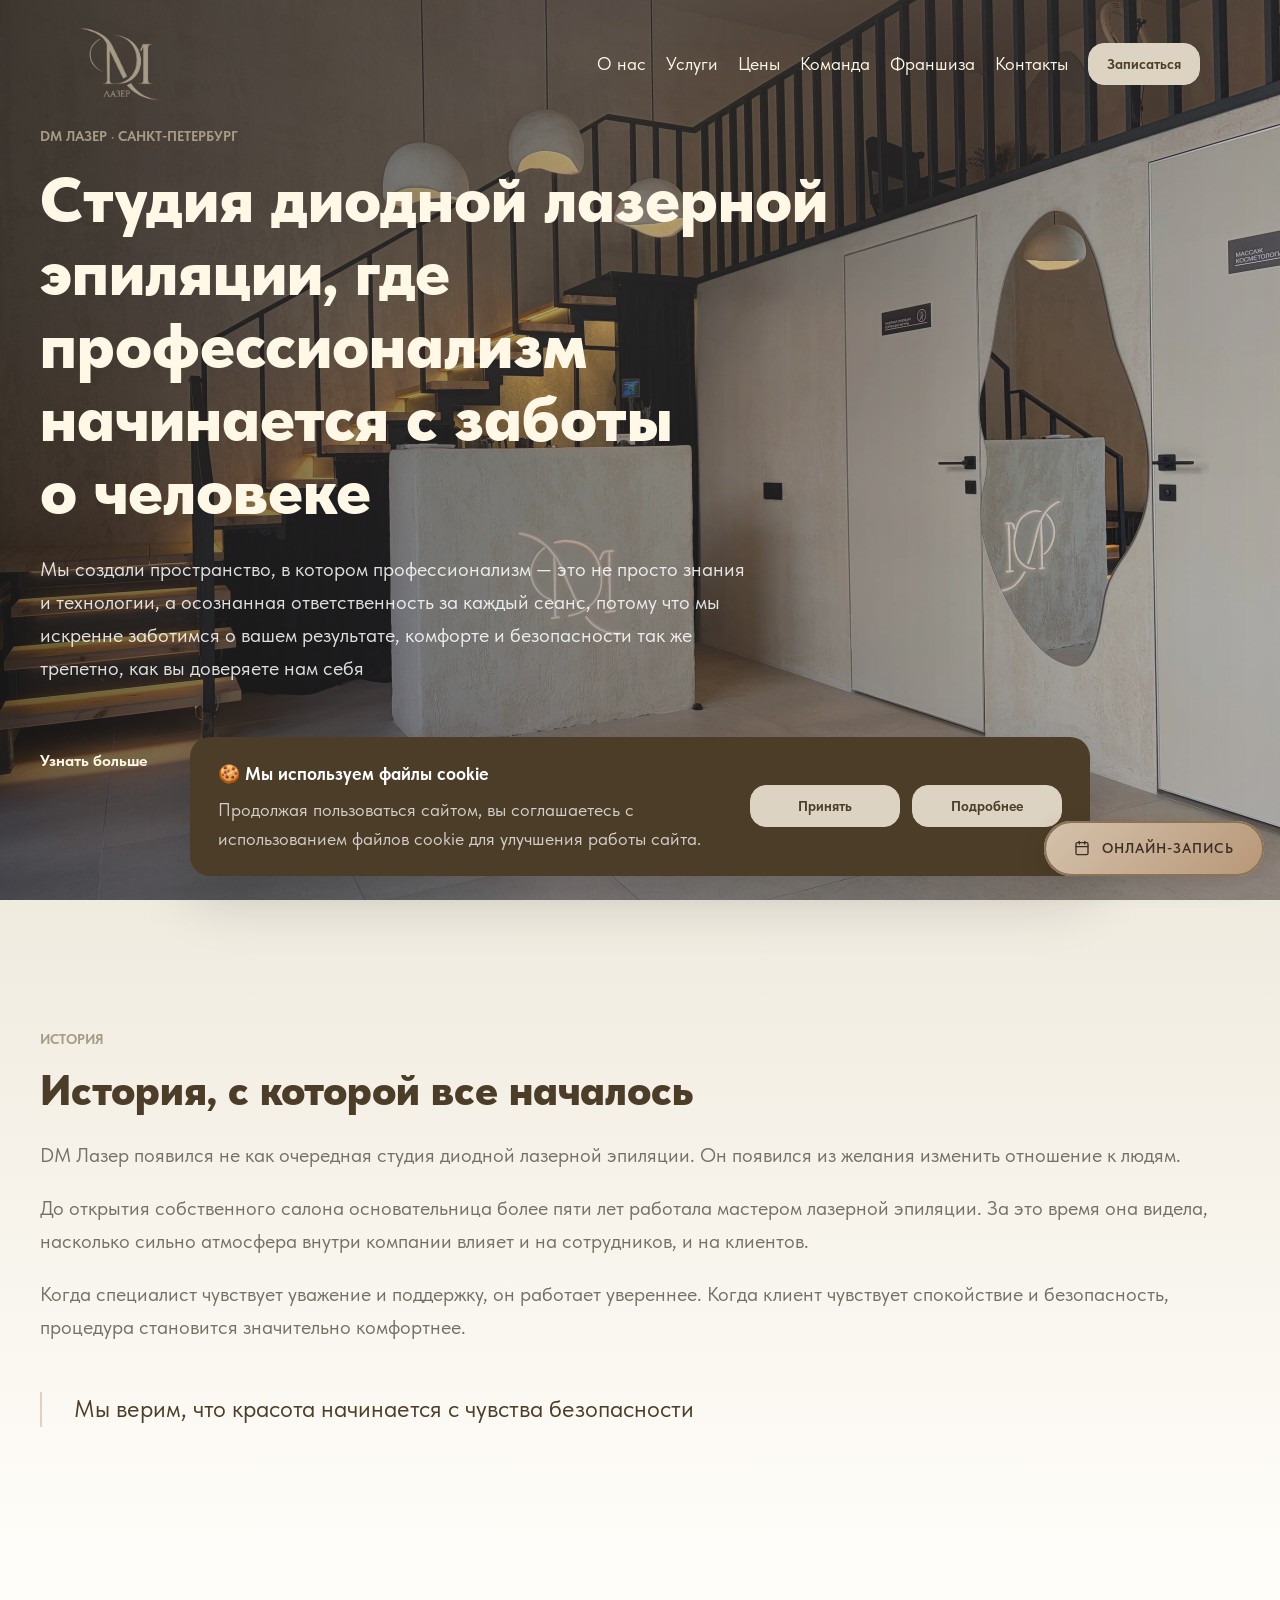
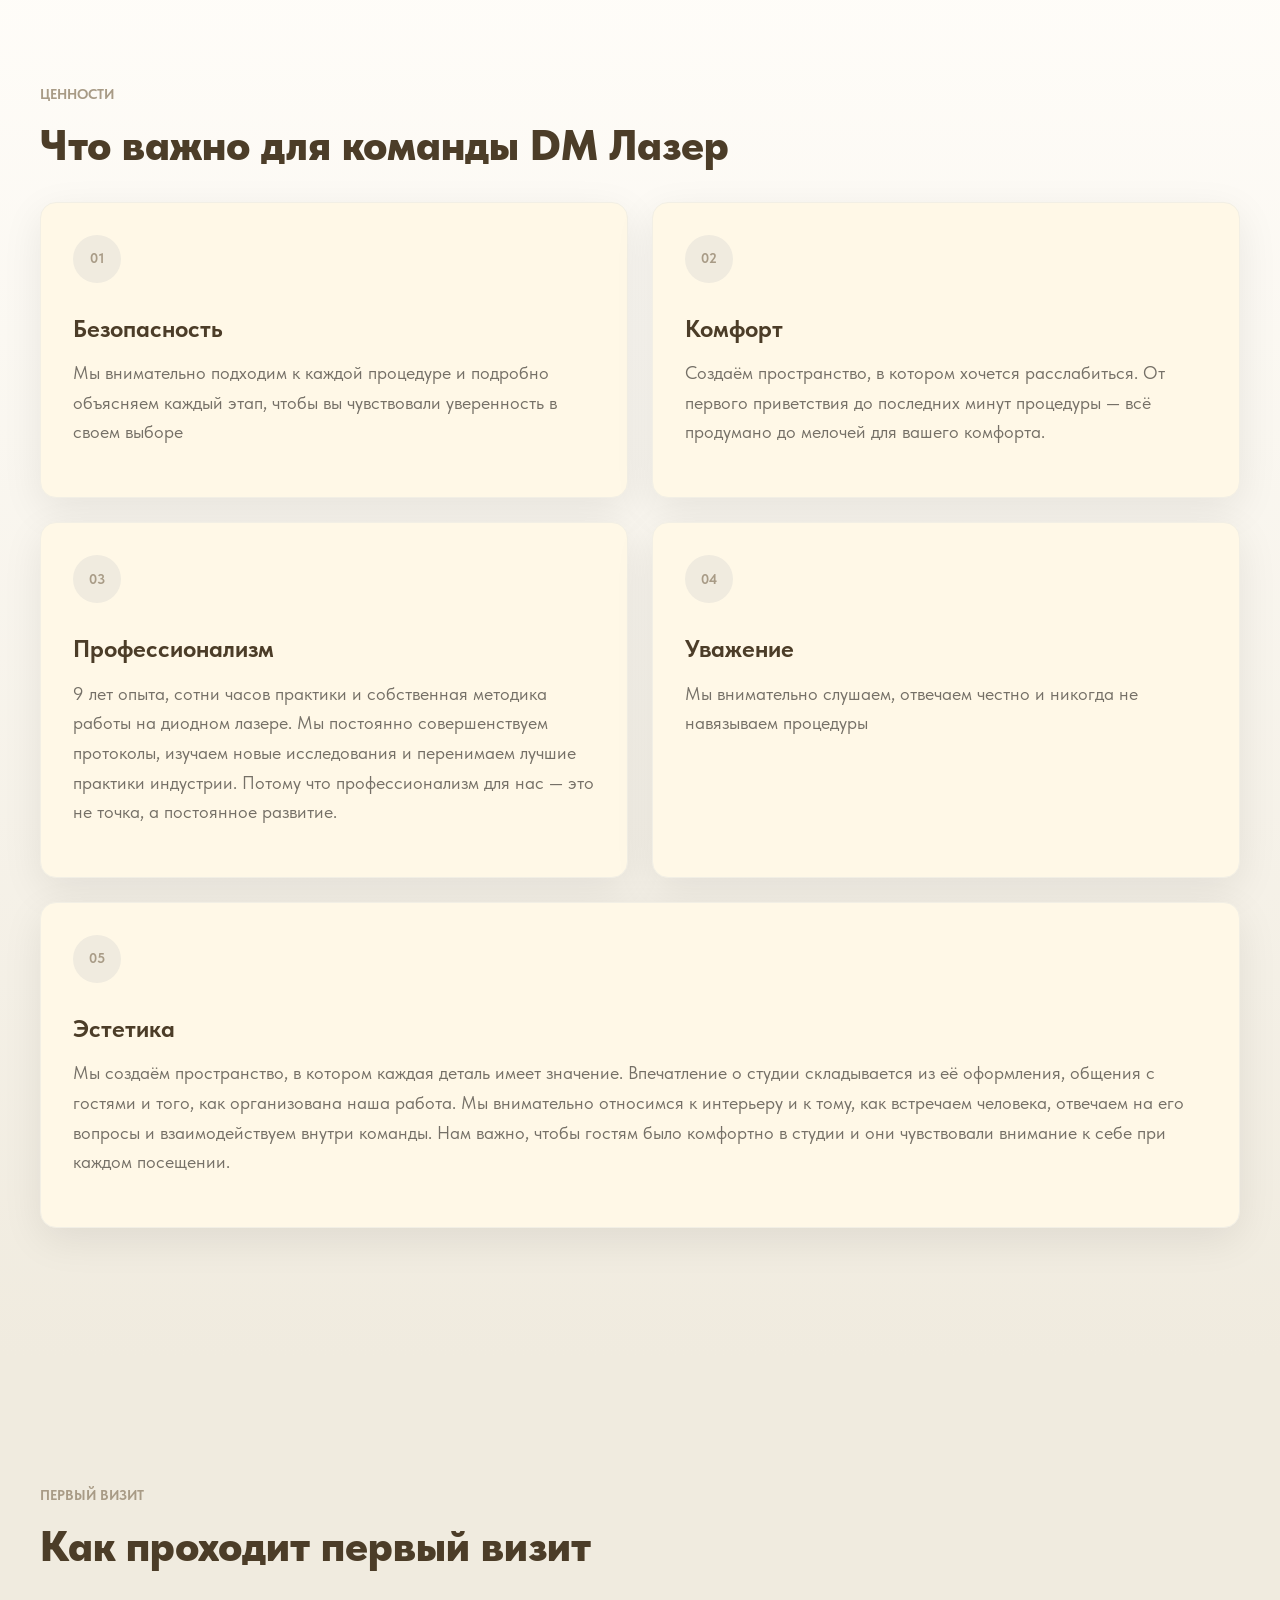
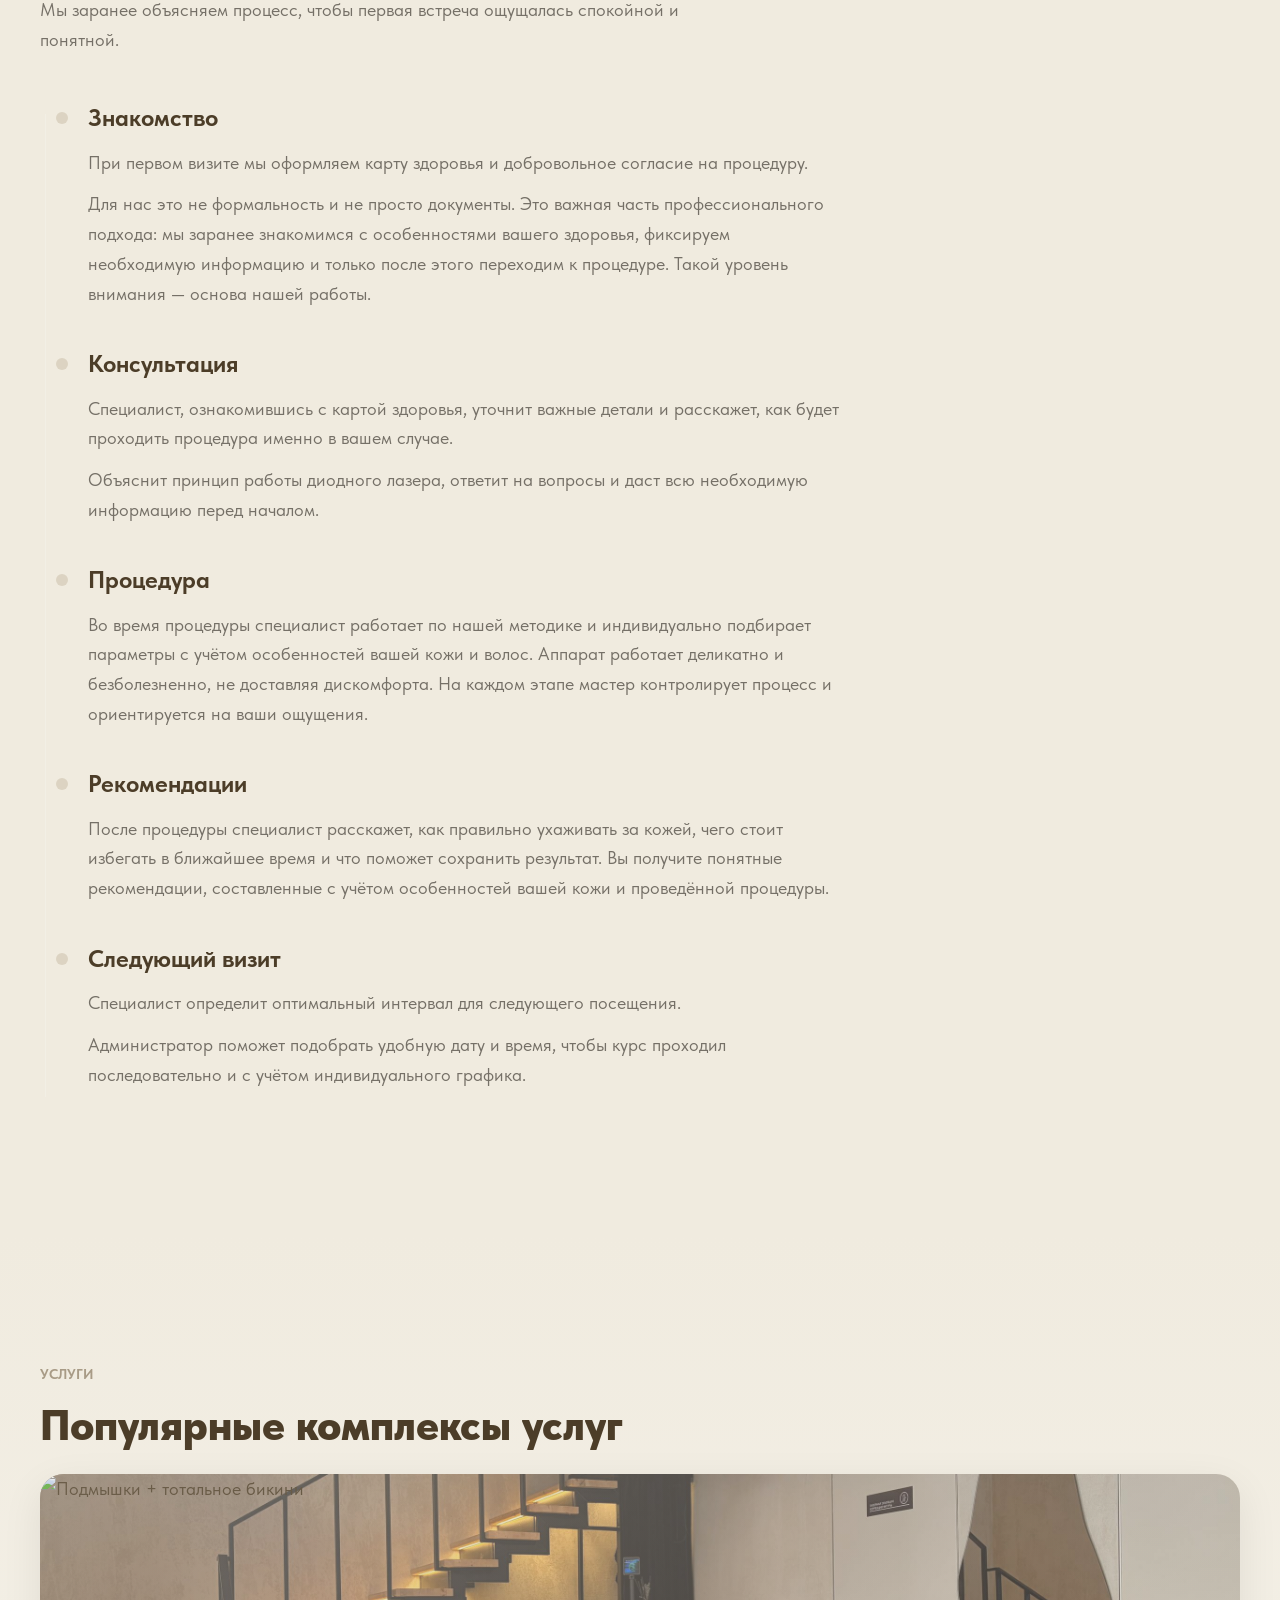
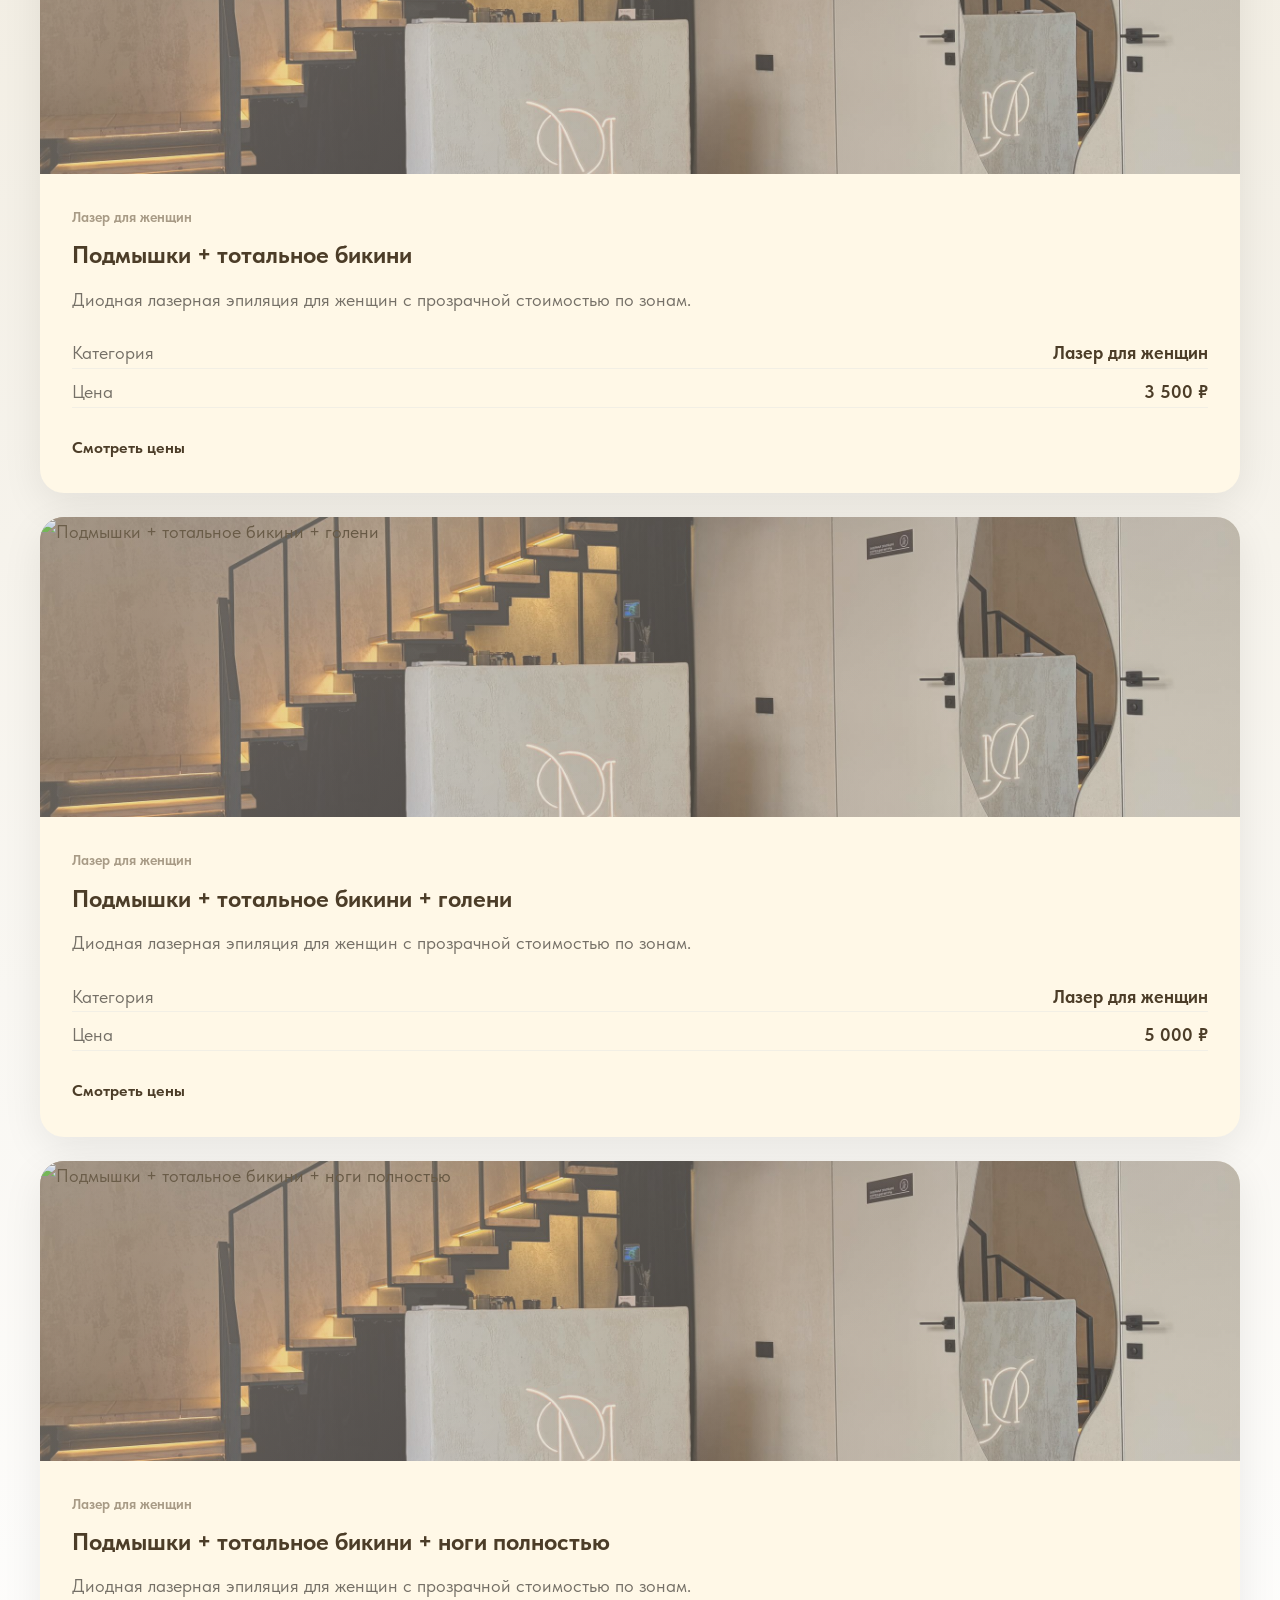
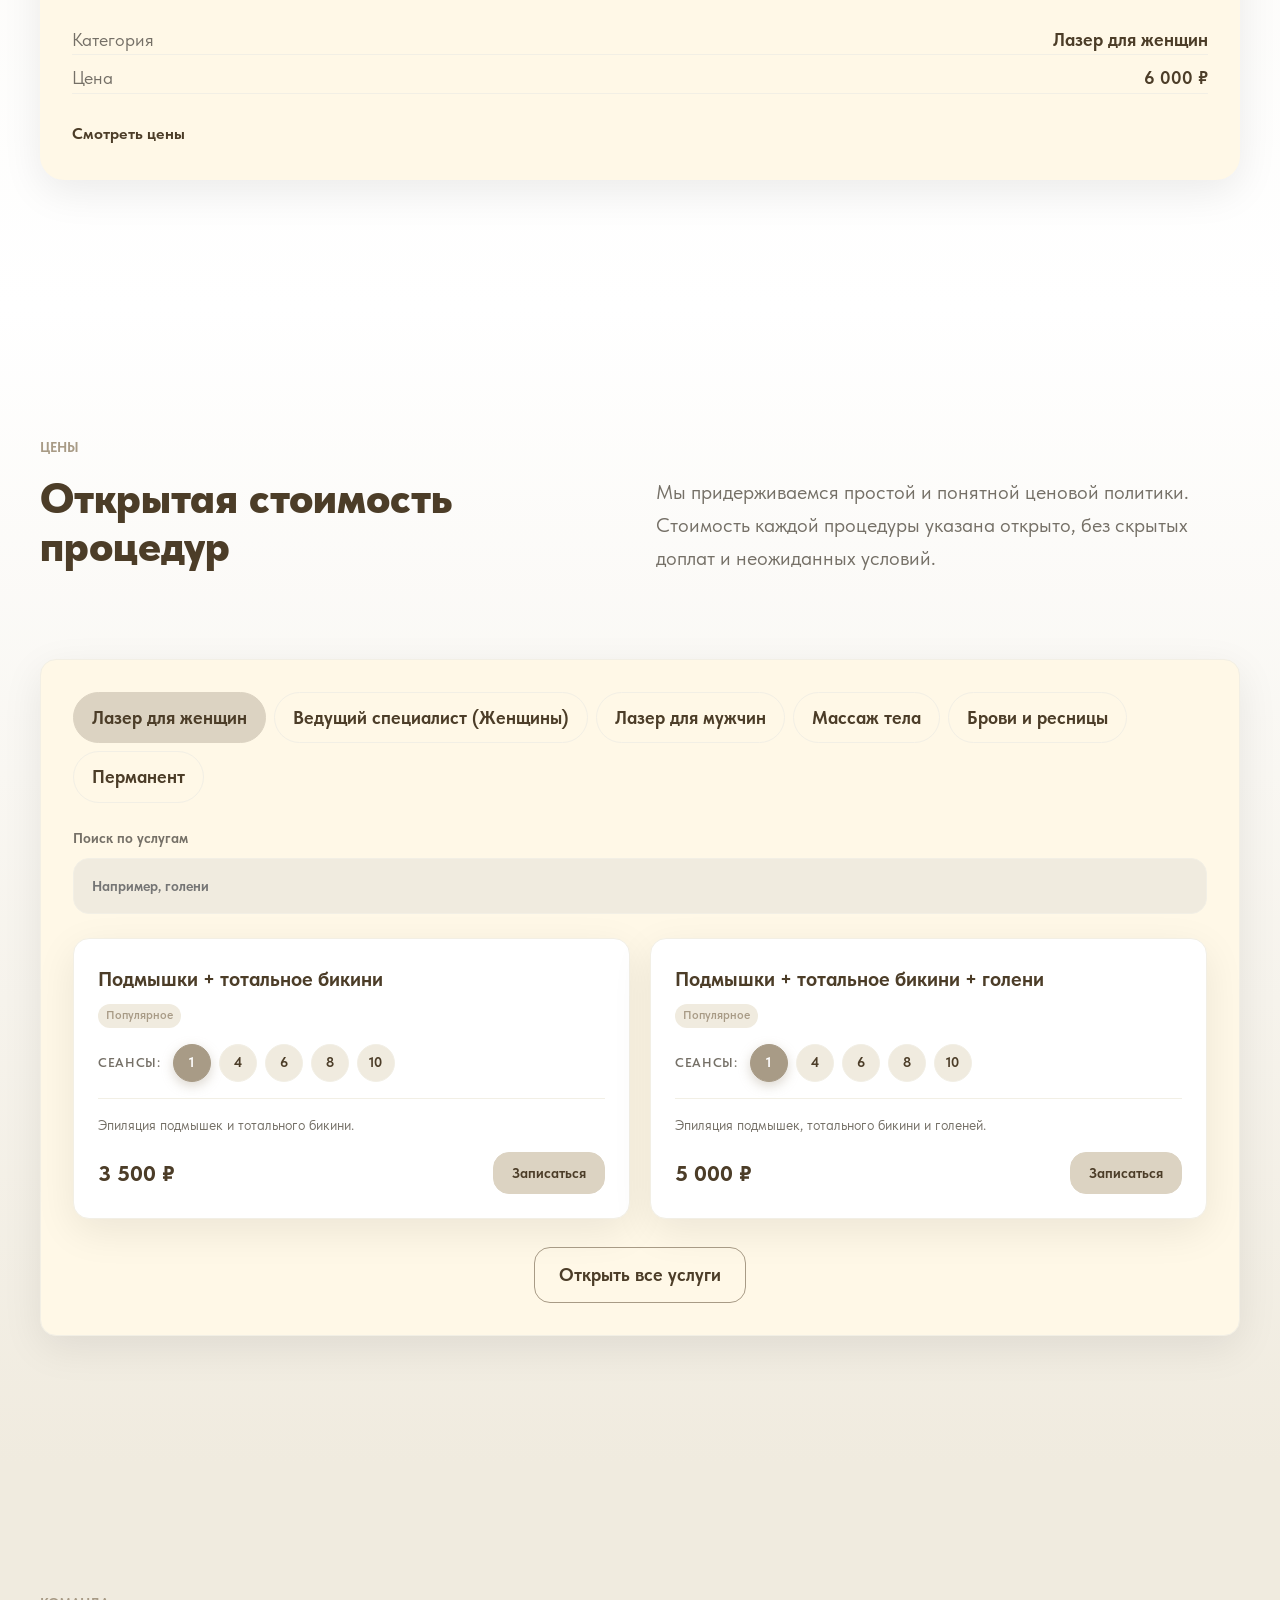
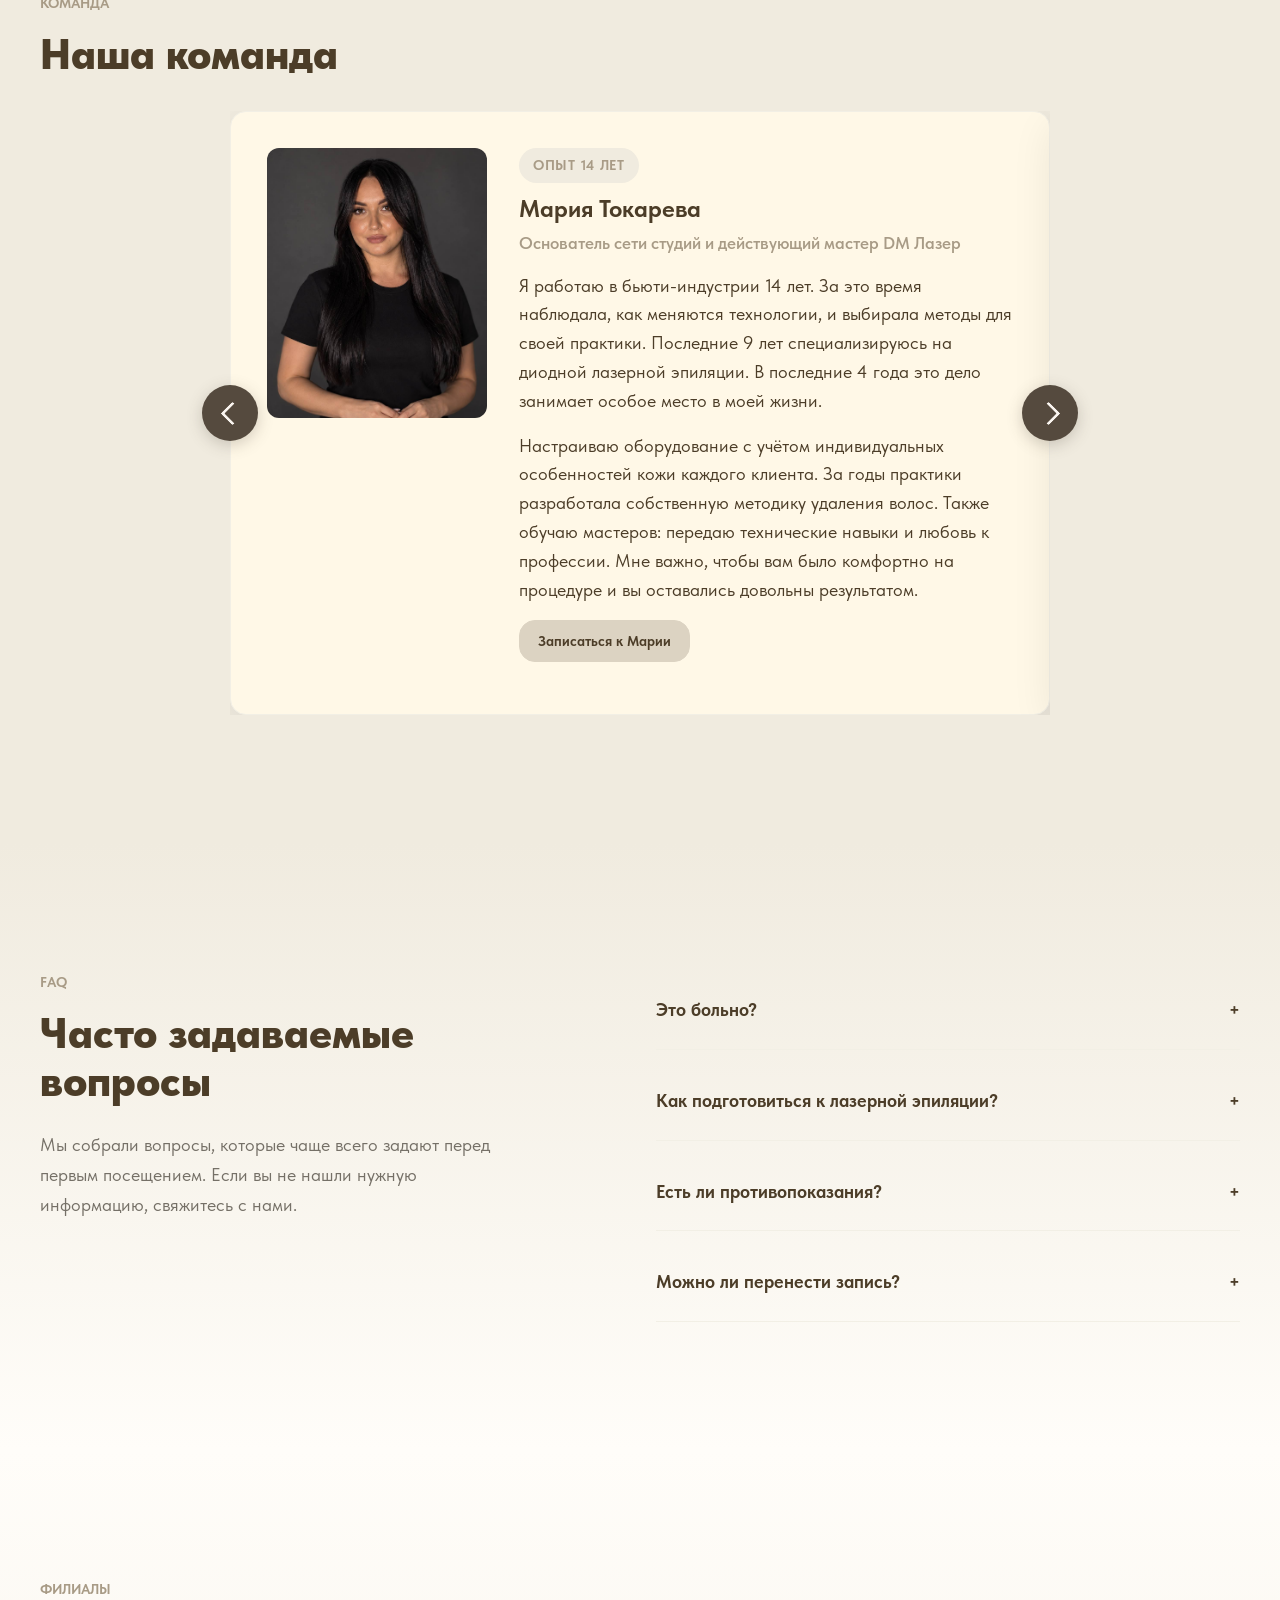
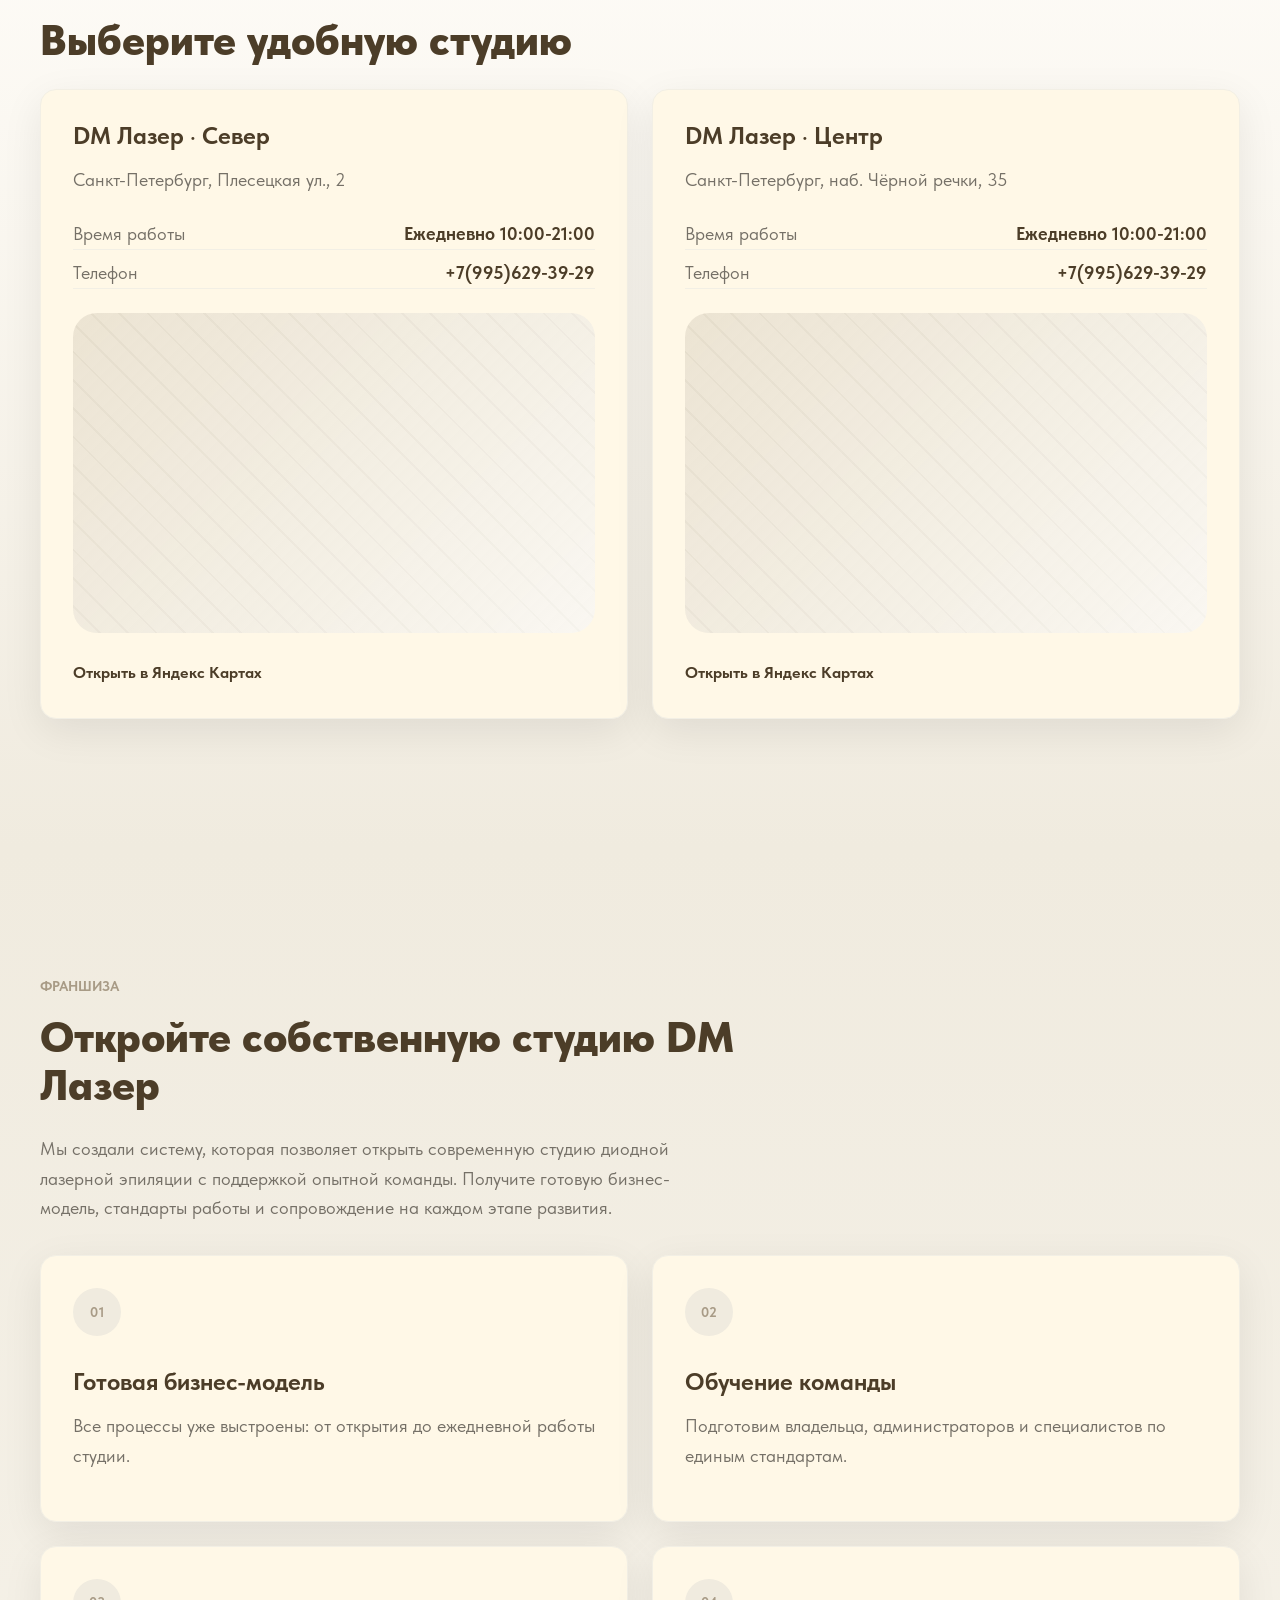
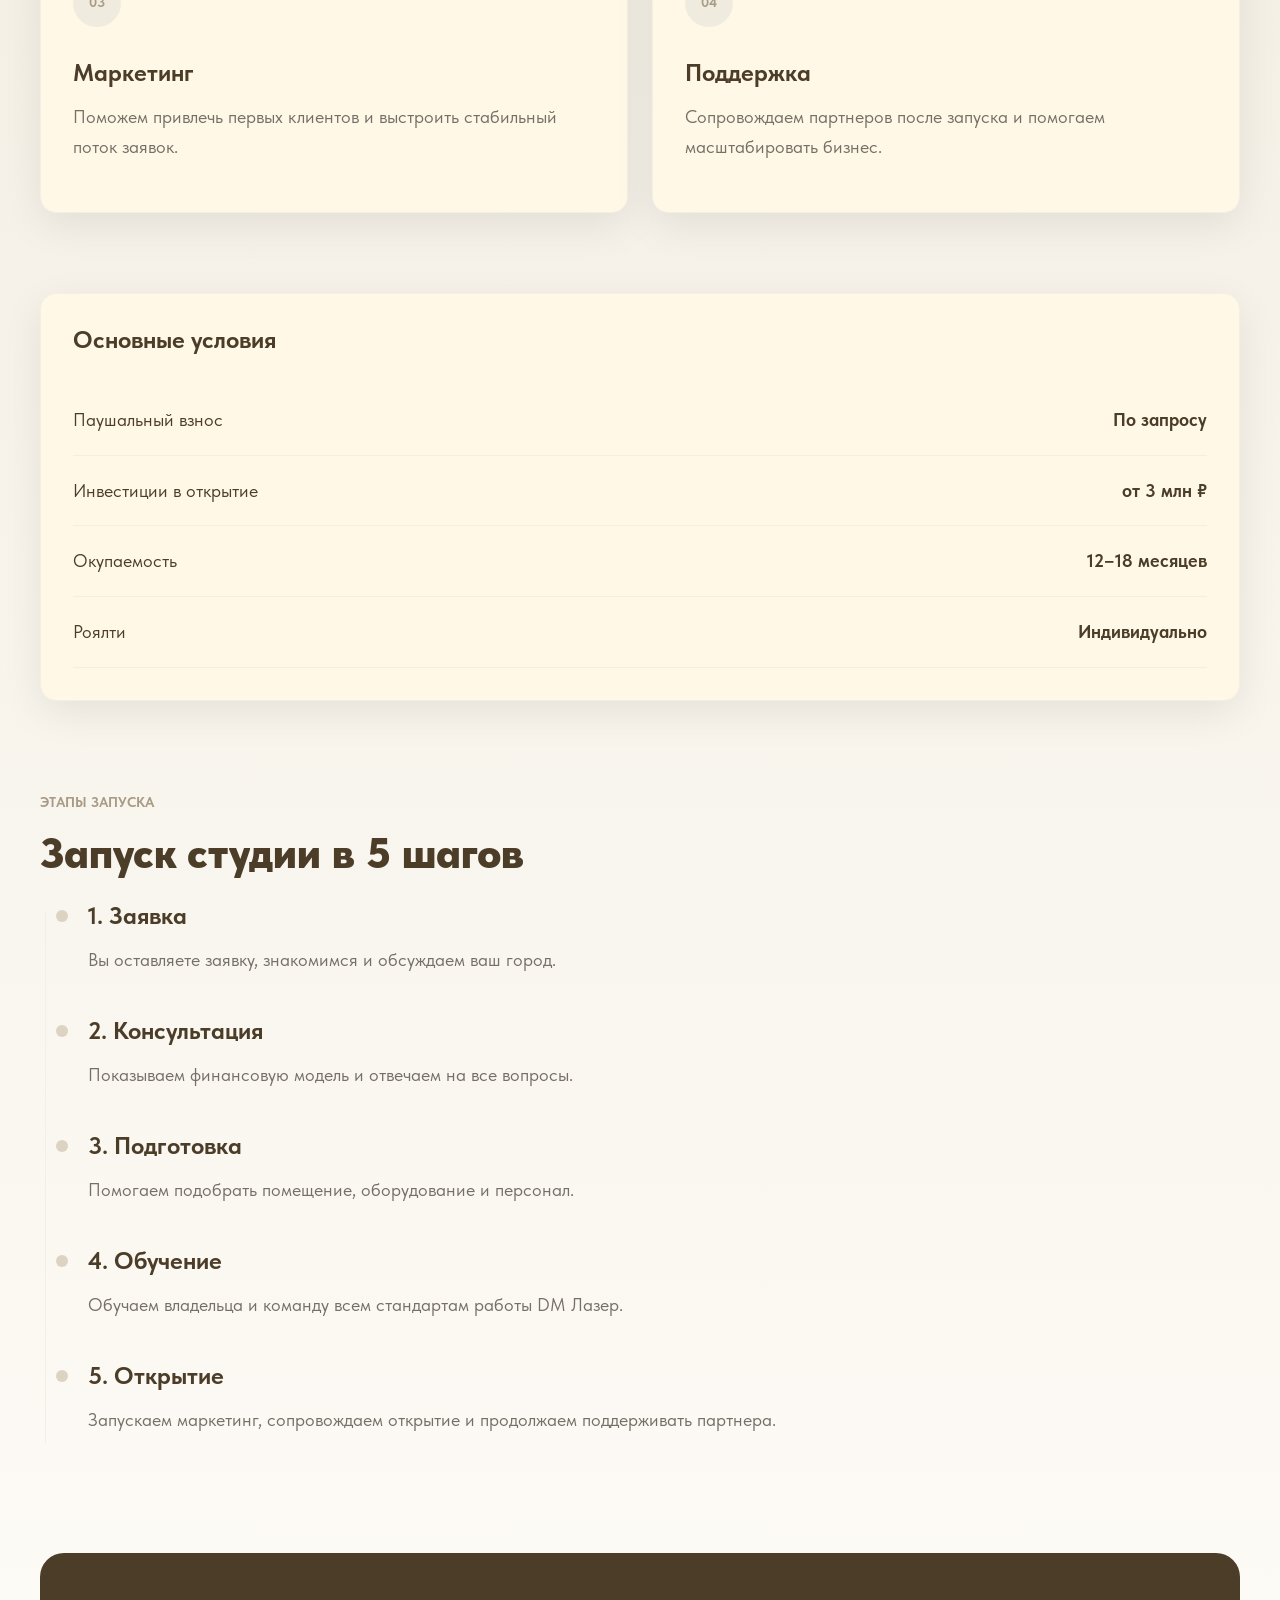
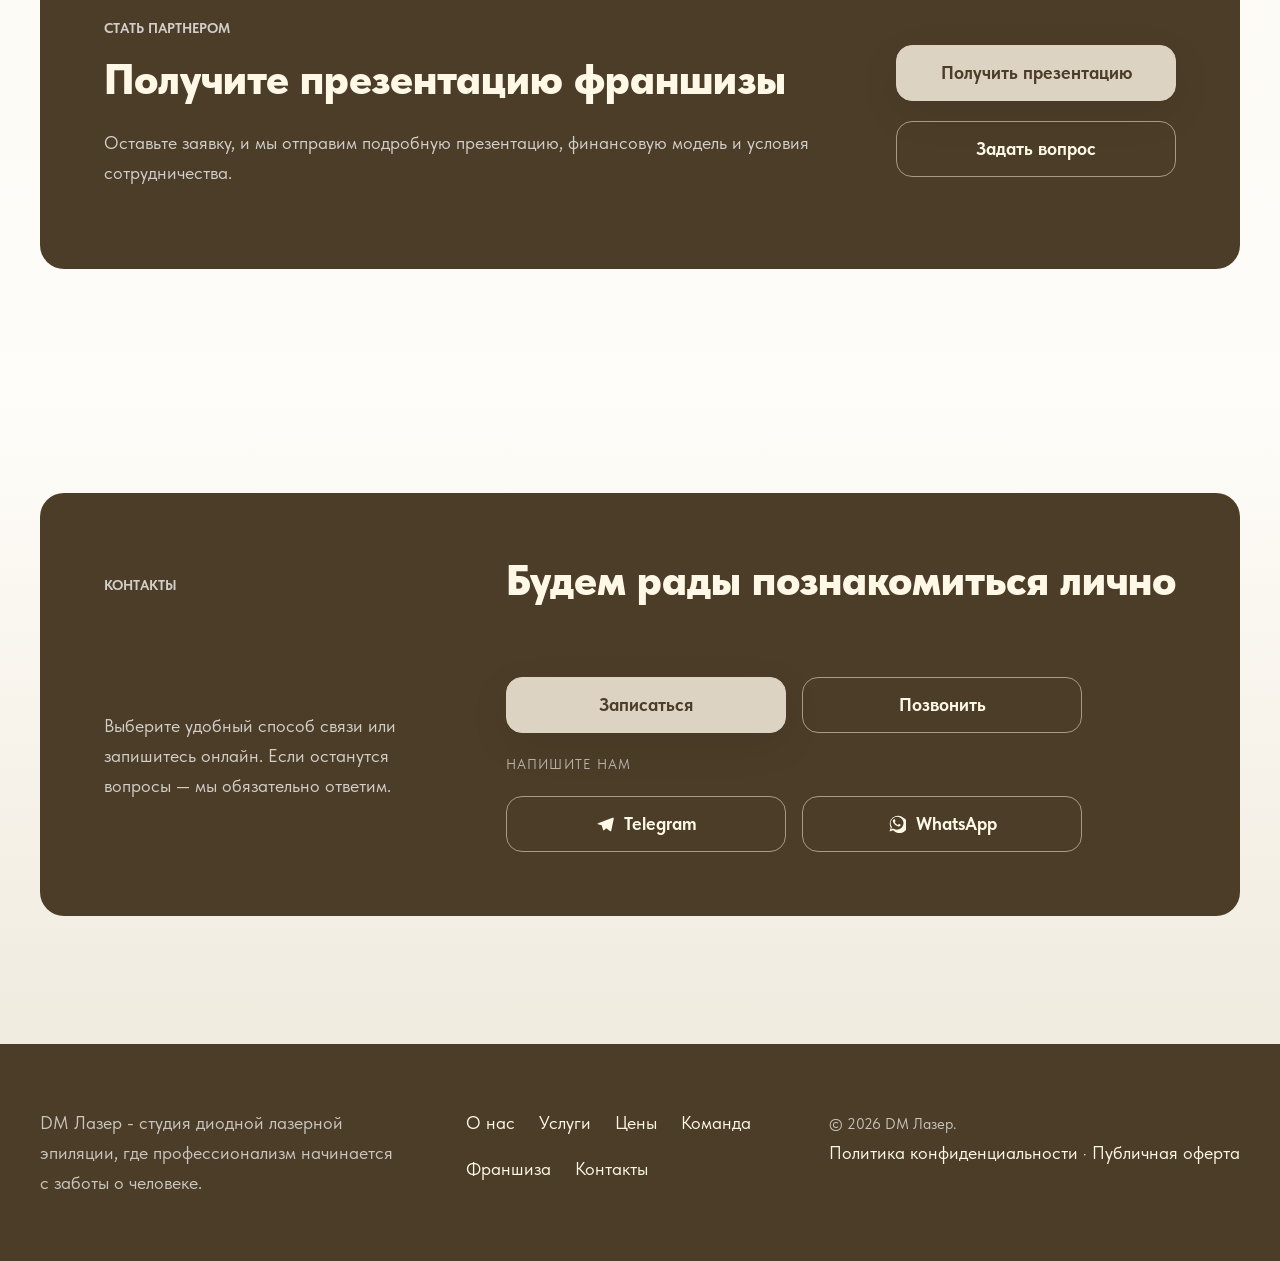
==== index.html @ ec72d00e "Use pill-shaped mobile pricing category buttons" ====
<!doctype html>
<html lang="ru">
  <head>
    <meta charset="utf-8">
    <meta name="viewport" content="width=device-width, initial-scale=1">
    <meta name="description" content="DM Лазер - студия диодной лазерной эпиляции в Санкт-Петербурге, где профессионализм начинается с заботы о человеке">
    <title>DM Лазер | Диодная лазерная эпиляция</title>
    <link rel="preconnect" href="https://fonts.googleapis.com">
    <link rel="preconnect" href="https://fonts.gstatic.com" crossorigin>
    <link href="https://fonts.googleapis.com/css2?family=Cinzel:wght@400;500;600;700;800;900&display=swap" rel="stylesheet">
    <link rel="stylesheet" href="./styles.css?v=20261027-category-pills">
    <!-- Yandex.Metrika counter -->
<script type="text/javascript">
    (function(m,e,t,r,i,k,a){
        m[i]=m[i]||function(){(m[i].a=m[i].a||[]).push(arguments)};
        m[i].l=1*new Date();
        for (var j = 0; j < document.scripts.length; j++) {if (document.scripts[j].src === r) { return; }}
        k=e.createElement(t),a=e.getElementsByTagName(t)[0],k.async=1,k.src=r,a.parentNode.insertBefore(k,a)
    })(window, document,'script','https://mc.yandex.ru/metrika/tag.js?id=111267892', 'ym');

    ym(111267892, 'init', {ssr:true, webvisor:true, clickmap:true, ecommerce:"dataLayer", referrer: document.referrer, url: location.href, accurateTrackBounce:true, trackLinks:true});
</script>
<noscript><div><img src="https://mc.yandex.ru/watch/111267892" style="position:absolute; left:-9999px;" alt="" /></div></noscript>
<!-- /Yandex.Metrika counter -->
  </head>
  <body>
    <a class="skip-link" href="#main">К основному содержанию</a>

    <header class="site-header" data-header>
   <a class="site-header__logo" href="#hero" aria-label="DM Лазер">
    <img
        id="logo"
        src="./Лого сайт 200х200 светлое.webp"
        alt="DM Лазер">
    </a>
      <nav class="site-header__nav" aria-label="Основная навигация" data-nav>
        <a href="#story">О нас</a>
        <a href="#services">Услуги</a>
        <a href="#pricing">Цены</a>
        <a href="#team">Команда</a>
        <a href="#franchise">Франшиза</a>
        <a href="#contacts">Контакты</a>
        <a class="button button--small" href="https://n1962797.yclients.com/select-city/1/select-branch?o=m-1" target="_blank" rel="noopener">Записаться</a>
      </nav>
      <button class="site-header__menu" type="button" aria-label="Открыть меню" aria-expanded="false" data-menu-button>
        <span></span>
        <span></span>
      </button>
    </header>

    <main id="main">
      <section class="hero section" id="hero" aria-labelledby="hero-title">
        <div class="hero__media" role="img" aria-label="Спокойный светлый интерьер студии эстетической косметологии"></div>
        <div class="hero__shade"></div>
        <div class="hero__content container">
          <p class="eyebrow reveal">DM Лазер · Санкт-Петербург</p>
          <h1 class="hero__title reveal" id="hero-title">Студия диодной лазерной эпиляции, где профессионализм начинается с&nbsp;заботы о&nbsp;человеке</h1>
          <p class="hero__text reveal">Мы создали пространство, в котором профессионализм — это не просто знания и технологии, а осознанная ответственность за каждый сеанс, потому что мы искренне заботимся о вашем результате, комфорте и безопасности так же трепетно, как вы доверяете нам себя</p>
          <div class="hero__actions reveal">
            <a class="text-link text-link--light" href="#story">Узнать больше</a>
          </div>
        </div>
        <a class="hero__scroll" href="#story" aria-label="Прокрутить к истории">Вниз</a>
      </section>

     <section class="story section section--base-to-warm" id="story" aria-labelledby="story-title">
        <div class="container">
          <div class="section-intro reveal">
            <p class="eyebrow">История</p>
            <h2 id="story-title">История, с которой все началось</h2>
          </div>
          <div class="story__body reveal">
            <p>DM Лазер появился не как очередная студия диодной лазерной эпиляции. Он появился из желания изменить отношение к людям.</p>
            <p>До открытия собственного салона основательница более пяти лет работала мастером лазерной эпиляции. За это время она видела, насколько сильно атмосфера внутри компании влияет и на сотрудников, и на клиентов.</p>
            <p>Когда специалист чувствует уважение и поддержку, он работает увереннее. Когда клиент чувствует спокойствие и безопасность, процедура становится значительно комфортнее.</p>
            <blockquote>Мы верим, что красота начинается с чувства безопасности</blockquote>
          </div>
        </div>
      </section>
      <section class="values section section--warm-band" aria-labelledby="values-title">
        <div class="container">
          <div class="section-intro reveal">
            <p class="eyebrow">Ценности</p>
            <h2 id="values-title">Что важно для команды DM Лазер</h2>
          </div>
          <div class="card-grid">
            <article class="value-card reveal">
              <span class="value-card__icon" aria-hidden="true">01</span>
              <h3>Безопасность</h3>
              <p>Мы внимательно подходим к каждой процедуре и подробно объясняем каждый этап, чтобы вы чувствовали уверенность в своем выборе</p>
            </article>
            <article class="value-card reveal">
              <span class="value-card__icon" aria-hidden="true">02</span>
              <h3>Комфорт</h3>
              <p>Создаём пространство, в котором хочется расслабиться. От первого приветствия до последних минут процедуры — всё продумано до мелочей для вашего комфорта.</p>
            </article>
            <article class="value-card reveal">
              <span class="value-card__icon" aria-hidden="true">03</span>
              <h3>Профессионализм</h3>
              <p>9 лет опыта, сотни часов практики и собственная методика работы на диодном лазере. Мы постоянно совершенствуем протоколы, изучаем новые исследования и перенимаем лучшие практики индустрии. Потому что профессионализм для нас — это не точка, а постоянное развитие.</p>
            </article>
            <article class="value-card reveal">
              <span class="value-card__icon" aria-hidden="true">04</span>
              <h3>Уважение</h3>
              <p>Мы внимательно слушаем, отвечаем честно и никогда не навязываем процедуры</p>
            </article>
            <article class="value-card reveal">
              <span class="value-card__icon" aria-hidden="true">05</span>
              <h3>Эстетика</h3>
              <p>Мы создаём пространство, в котором каждая деталь имеет значение. Впечатление о студии складывается из её оформления, общения с гостями и того, как организована наша работа. Мы внимательно относимся к интерьеру и к тому, как встречаем человека, отвечаем на его вопросы и взаимодействуем внутри команды. Нам важно, чтобы гостям было комфортно в студии и они чувствовали внимание к себе при каждом посещении.</p>
            </article>
          </div>
        </div>
      </section>

     <section class="visit section" aria-labelledby="visit-title">
        <div class="container">
          <div class="section-intro reveal">
            <p class="eyebrow">Первый визит</p>
            <h2 id="visit-title">Как проходит первый визит</h2>
            <p>Мы заранее объясняем процесс, чтобы первая встреча ощущалась спокойной и понятной.</p>
          </div>
          <ol class="timeline">
            <li class="timeline__item reveal">
              <h3>Знакомство</h3>
              <p style="margin-bottom: 12px;">При первом визите мы оформляем карту здоровья и добровольное согласие на процедуру.</p>
              <p>Для нас это не формальность и не просто документы. Это важная часть профессионального подхода: мы заранее знакомимся с особенностями вашего здоровья, фиксируем необходимую информацию и только после этого переходим к процедуре. Такой уровень внимания — основа нашей работы.</p>
            </li>
            <li class="timeline__item reveal">
              <h3>Консультация</h3>
              <p style="margin-bottom: 12px;">Специалист, ознакомившись с картой здоровья, уточнит важные детали и расскажет, как будет проходить процедура именно в вашем случае.</p>
              <p>Объяснит принцип работы диодного лазера, ответит на вопросы и даст всю необходимую информацию перед началом.</p>
            </li>
            <li class="timeline__item reveal">
              <h3>Процедура</h3>
              <p>Во время процедуры специалист работает по нашей методике и индивидуально подбирает параметры с учётом особенностей вашей кожи и волос. Аппарат работает деликатно и безболезненно, не доставляя дискомфорта. На каждом этапе мастер контролирует процесс и ориентируется на ваши ощущения.</p>
            </li>
            <li class="timeline__item reveal">
              <h3>Рекомендации</h3>
              <p>После процедуры специалист расскажет, как правильно ухаживать за кожей, чего стоит избегать в ближайшее время и что поможет сохранить результат. Вы получите понятные рекомендации, составленные с учётом особенностей вашей кожи и проведённой процедуры.</p>
            </li>
            <li class="timeline__item reveal">
              <h3>Следующий визит</h3>
              <p style="margin-bottom: 12px;">Специалист определит оптимальный интервал для следующего посещения.</p>
              <p>Администратор поможет подобрать удобную дату и время, чтобы курс проходил последовательно и с учётом индивидуального графика.</p>
            </li>
          </ol>
        </div>
      </section>

      <section class="services section section--image-band" id="services" aria-labelledby="services-title">
        <div class="container">
          <div class="section-intro reveal">
            <p class="eyebrow">Услуги</p>
            <h2 id="services-title">Популярные комплексы услуг</h2>
          </div>
          <div class="service-grid" data-service-grid></div>
        </div>
      </section>

      <section class="pricing section section--services-to-pricing" id="pricing" aria-labelledby="pricing-title">
        <div class="container">
          <div class="grid grid--pricing">
            <div class="section-intro reveal">
              <p class="eyebrow">Цены</p>
              <h2 id="pricing-title">Открытая стоимость процедур</h2>
            </div>
            <p class="pricing__lead reveal">Мы придерживаемся простой и понятной ценовой политики. Стоимость каждой процедуры указана открыто, без скрытых доплат и неожиданных условий.</p>
          </div>

          <div class="price-panel reveal">
            <div class="tabs" role="tablist" aria-label="Категории цен" data-price-tabs></div>
            <label class="price-search">
              <span>Поиск по услугам</span>
              <input type="search" placeholder="Например, голени" data-price-search>
            </label>
            <div class="price-lists" data-price-lists></div>
          </div>
        </div>
      </section>

      <section class="section section--warm-to-base" id="team">
        <div class="container">
          <div class="section-intro">
            <p class="eyebrow">Команда</p>
            <h2>Наша команда</h2>
          </div>

          <div class="team-carousel-wrapper">
            <!-- Кнопка Влево -->
            <button class="carousel-nav carousel-nav--prev" aria-label="Предыдущий специалист" id="team-prev">
              &#8249;
            </button>

            <!-- Лента с карточками -->
            <div class="team-carousel" id="team-carousel">
              <!-- 1. Мария Токарева -->
              <article class="team-card reveal">
                <div class="team-card__image">
                  <img src="maria-tokareva.jpg" alt="Мария Токарева — Основатель сети студий и действующий мастер DM Лазер" loading="lazy">
                </div>
                <div class="team-card__content">
                  <span class="team-card__badge">Опыт 14 лет</span>
                  <h3 class="team-card__name">Мария Токарева</h3>
                  <p class="team-card__role">Основатель сети студий и действующий мастер DM Лазер</p>

                  <p class="team-card__intro">
                    Я работаю в бьюти-индустрии 14 лет. За это время наблюдала, как меняются технологии, и выбирала методы для своей практики. Последние 9 лет специализируюсь на диодной лазерной эпиляции. В последние 4 года это дело занимает особое место в моей жизни.
                  </p>

                  <p class="team-card__intro">
                    Настраиваю оборудование с учётом индивидуальных особенностей кожи каждого клиента. За годы практики разработала собственную методику удаления волос. Также обучаю мастеров: передаю технические навыки и любовь к профессии. Мне важно, чтобы вам было комфортно на процедуре и вы оставались довольны результатом.
                  </p>

                  <a class="button button--small" href="https://n2698629.yclients.ru" target="_blank" rel="noopener">
                    Записаться к Марии
                  </a>
                </div>
              </article>

              <!-- 2. Оксана Жирнова -->
              <article class="team-card reveal">
                <div class="team-card__image">
                  <img src="oksana.jpg" alt="Оксана Жирнова — Мастер диодной эпиляции и косметолог-эстетист с медицинским образованием" loading="lazy">
                </div>
                <div class="team-card__content">
                  <span class="team-card__badge">Опыт 5 лет</span>
                  <h3 class="team-card__name">Оксана Жирнова</h3>
                  <p class="team-card__role">Мастер диодной эпиляции и косметолог-эстетист с медицинским образованием</p>

                  <p class="team-card__intro">
                    Оксана с нами с самого открытия первой точки на Плесецкой, 2.
                  </p>

                  <p class="team-card__intro">
                    Мастер диодной эпиляции и косметолог-эстетист с медицинским образованием. Опыт в лазерной эпиляции — 5 лет.
                  </p>

                  <p class="team-card__intro">
                    Клиенты ценят в ней лёгкость, приятное общение и профессиональный подход. К ней возвращаются — и это лучшая рекомендация .
                  </p>

                  <a class="button button--small" href="https://n2698594.yclients.ru" target="_blank" rel="noopener">
                    Записаться к Оксане
                  </a>
                </div>
              </article>

              <!-- 3. Валерия Романовская -->
              <article class="team-card reveal">
                <div class="team-card__image">
                  <img src="valeria.jpg" alt="Валерия Романовская — Косметолог-эстетист с медицинским образованием" loading="lazy">
                </div>
                <div class="team-card__content">
                  <span class="team-card__badge">Опыт более 2 лет</span>
                  <h3 class="team-card__name">Валерия Романовская</h3>
                  <p class="team-card__role">Косметолог-эстетист с медицинским образованием</p>

                  <p class="team-card__intro">
                    косметолог-эстетист с медицинским образованием и мастер лазерной эпиляции.
                  </p>

                  <p class="team-card__intro">
                    Опыт — более двух лет. В работе сочетает профессиональный подход, внимательность и искреннюю заботу о каждом клиенте. Строго соблюдает протоколы — это качество и безопасность процедур.
                  </p>

                  <p class="team-card__intro">
                    Для Валерии важно найти подход к каждому и создать ту комфортную атмосферу, где можно расслабиться и уделить время себе. К ней приятно приходить — за результатом и за тем спокойным чувством, с которым уходишь из кабинета.
                  </p>

                  <a class="button button--small" href="https://n2698579.yclients.ru" target="_blank" rel="noopener">
                    Записаться к Валерии
                  </a>
                </div>
              </article>

              <!-- 4. Ольга Николаева -->
              <article class="team-card reveal">
                <div class="team-card__image">
                  <img src="olga.jpg" alt="Ольга Николаева — Косметолог-эстетист с медицинским образованием" loading="lazy">
                </div>
                <div class="team-card__content">
                  <span class="team-card__badge">Опыт более 5 лет</span>
                  <h3 class="team-card__name">Ольга Акопян</h3>
                  <p class="team-card__role">Косметолог-эстетист с медицинским образованием</p>

                  <p class="team-card__intro">
                    У Ольги более 5 лет опыта. В нашей студии она занимается косметологией и лазерной эпиляцией.
                  </p>

                  <p class="team-card__intro">
                    Первые два года в профессии Ольга работала с электроэпиляцией. Со временем ей захотелось найти более комфортный для клиентов метод удаления волос. После знакомства с Марией она выбрала диодную лазерную эпиляцию и прошла обучение. На собственном опыте убедилась, что уже после нескольких процедур кожа может стать более гладкой и нежной.
                  </p>

                  <p class="team-card__intro">
                    Ольга бережно проводит процедуры и уделяет внимание самочувствию каждого клиента.
                  </p>

                  <a class="button button--small" href="https://n2583492.yclients.ru" target="_blank" rel="noopener">
                    Записаться к Ольге
                  </a>
                </div>
              </article>

              <!-- 5. Юлия Баранова -->
              <article class="team-card reveal">
                <div class="team-card__image">
                  <img src="yulia.jpg" alt="Юлия Баранова — Мастер массажа" loading="lazy">
                </div>
                <div class="team-card__content">
                  <span class="team-card__badge">Опыт более 15 лет</span>
                  <h3 class="team-card__name">Юлия Баранова</h3>
                  <p class="team-card__role">Мастер массажа</p>

                  <p class="team-card__intro">
                    У Юлии медицинское и высшее экономическое образование (МСГИ). В юности она была кандидатом в мастера спорта по лёгкой атлетике. Тогда же увлеклась массажем, а позже окончила школу массажа Елены Карпюк в Красноярске.
                  </p>

                  <p class="team-card__intro">
                    Юлия занимается массажем более 15 лет. Долгое время выполняла антицеллюлитный и скульптурирующий массаж. На основе этого опыта выработала собственную технику. Внимательно относится к каждому клиенту и заботится о его комфорте во время сеанса.
                  </p>

                  <a class="button button--small" href="https://n2699019.yclients.ru" target="_blank" rel="noopener">
                    Записаться к Юлии
                  </a>
                </div>
              </article>

              <!-- 6. Виктория Губина -->
              <article class="team-card reveal">
                <div class="team-card__image">
                  <img src="Команда.jpg" alt="Виктория Губина — мастер перманентного макияжа" loading="lazy">
                </div>
                <div class="team-card__content">
                  <span class="team-card__badge">Опыт более 8 лет</span>
                  <h3 class="team-card__name">Виктория Губина</h3>
                  <p class="team-card__role">Мастер перманентного макияжа и трихопигментации (SMP)</p>

                  <p class="team-card__intro">
                    Виктория занимается перманентным макияжем больше 8 лет. Работает с бровями и губами, исправляет неудачный татуаж, в том числе в сложных случаях. Подбирает форму с учётом черт лица, уделяет внимание деталям и работает аккуратно.
                  </p>

                  <p class="team-card__intro">
                    В этом году Виктория прошла обучение по трихопигментации SmpPro. Это косметическая процедура, которая помогает создать видимость более густых волос за счёт нанесения пигмента на кожу головы.
                  </p>

                  <p class="team-card__intro">
                    Виктория любит своё дело и старается, чтобы на процедуре вам было спокойно и комфортно. Некоторые клиенты настолько расслабляются, что даже засыпают.
                  </p>

                  <a class="button button--small" href="https://n2005815.yclients.ru/" target="_blank" rel="noopener">
                    Записаться к Виктории
                  </a>
                </div>
              </article>

              <!-- 7. Кристина Болдина -->
              <article class="team-card reveal">
                <div class="team-card__image">
                  <img src="" alt="Кристина Болдина — мастер по оформлению бровей" loading="lazy">
                </div>
                <div class="team-card__content">
                  <span class="team-card__badge">Опыт 4 года</span>
                  <h3 class="team-card__name">Кристина Болдина</h3>
                  <p class="team-card__role">Мастер по оформлению бровей</p>

                  <p class="team-card__intro">
                    Кристина занимается бровями 4 года.
                  </p>

                  <p class="team-card__intro">
                    За это время она поняла главное: универсальных форм не существует.
                  </p>

                  <p class="team-card__intro">
                    Клиенты ценят её за индивидуальный подход — здесь не делают «как у всех». Здесь делают как у вас: под ваше лицо, ваш характер, ваш взгляд.
                  </p>

                  <a class="button button--small" href="https://n2698674.yclients.ru" target="_blank" rel="noopener">
                    Записаться к Кристине
                  </a>
                </div>
              </article>
            </div>

            <!-- Кнопка Вправо -->
            <button class="carousel-nav carousel-nav--next" aria-label="Следующий специалист" id="team-next">
              &#8250;
            </button>
          </div>
        </div>
      </section>

      <section class="faq section section--base-to-warm" id="faq" aria-labelledby="faq-title">
        <div class="container grid grid--faq">
          <div class="section-intro reveal">
            <p class="eyebrow">FAQ</p>
            <h2 id="faq-title">Часто задаваемые вопросы</h2>
            <p>Мы собрали вопросы, которые чаще всего задают перед первым посещением. Если вы не нашли нужную информацию, свяжитесь с нами.</p>
          </div>
          <div class="accordion" data-accordion>
            <div class="accordion__item reveal">
              <button type="button" aria-expanded="false">Это больно?</button>
              <div class="accordion__content">
                <p style="margin-bottom: 12px;">Мы работаем на аппаратах нового поколения с мощной охладительной системой. Единственное, что вы можете ощущать в течение процедуры — теплота и лёгкое покалывание.</p>
                <p style="margin-bottom: 12px;">Покалывание — обязательный процесс разрушения луковицы.</p>
                <p>Сильное жжение, выраженная боль или ощущение «очень горячо» — не то, что должно сопровождать качественно проведённую процедуру.</p>
              </div>
            </div>
            <div class="accordion__item reveal">
              <button type="button" aria-expanded="false">Как подготовиться к лазерной эпиляции?</button>
              <div class="accordion__content">
                <p style="margin-bottom: 12px;">За неделю до визита исключите загар, солярий и активное воздействие солнца. Не используйте средства, которые травмируют или раздражают кожу.</p>
                <p style="margin-bottom: 12px;">Перед первым визитом необходимо сбрить волосы за сутки до процедуры.</p>
                <p>Если вы уже проходили лазерную эпиляцию и хотите достичь идеального результата, расскажите об этом администратору — он подскажет, как подготовиться именно в вашем случае.</p>
              </div>
            </div>
            <div class="accordion__item reveal">
              <button type="button" aria-expanded="false">Есть ли противопоказания?</button>
              <div class="accordion__content"><p>К числу абсолютных противопоказаний для проведения диодной лазерной эпиляции относятся: гестационный период, наличие злокачественных новообразований любой локализации, а также терапия препаратами группы ретиноидов (системного действия).</p></div>
            </div>
            <div class="accordion__item reveal">
              <button type="button" aria-expanded="false">Можно ли перенести запись?</button>
              <div class="accordion__content"><p>Да. Свяжитесь с администратором через Telegram или WhatsApp.</p></div>
            </div>
          </div>
        </div>
      </section>
      <section class="branches section section--white-to-base" aria-labelledby="branches-title">
        <div class="container">
          <div class="section-intro reveal">
            <p class="eyebrow">Филиалы</p>
            <h2 id="branches-title">Выберите удобную студию</h2>
          </div>
          <div class="branch-grid">
            <article class="branch-card reveal">
              <h3>DM Лазер · Север</h3>
              <p>Санкт-Петербург, Плесецкая ул., 2</p>
              <dl>
                <div><dt>Время работы</dt><dd>Ежедневно 10:00-21:00</dd></div>
                <div><dt>Телефон</dt><dd>+7(995)629-39-29</dd></div>
              </dl>
              <div id="map1" class="branch-card__map"></div>
              <a class="text-link" href="https://yandex.ru/maps/-/CTV3iSiQ" target="_blank" rel="noopener">Открыть в Яндекс Картах</a>
            </article>
            <article class="branch-card reveal">
              <h3>DM Лазер · Центр</h3>
              <p>Санкт-Петербург, наб. Чёрной речки, 35</p>
              <dl>
                <div><dt>Время работы</dt><dd>Ежедневно 10:00-21:00</dd></div>
                <div><dt>Телефон</dt><dd>+7(995)629-39-29</dd></div>
              </dl>
              <div id="map2" class="branch-card__map"></div>
              <a class="text-link" href="https://yandex.ru/maps/-/CTV3aI~M" target="_blank" rel="noopener">Открыть в Яндекс Картах</a>
            </article>
          </div>
        </div>
      </section>

<section class="franchise section section--base-to-warm" id="franchise" aria-labelledby="franchise-title">
    <div class="container">
        <div class="section-intro reveal">
            <p class="eyebrow">Франшиза</p>
            <h2 id="franchise-title">Откройте собственную студию DM Лазер</h2>
            <p>
                Мы создали систему, которая позволяет открыть современную студию
                диодной лазерной эпиляции с поддержкой опытной команды.
                Получите готовую бизнес-модель, стандарты работы и сопровождение
                на каждом этапе развития.
            </p>
        </div>
        <div class="card-grid">
            <article class="value-card reveal">
                <span class="value-card__icon">01</span>
                <h3>Готовая бизнес-модель</h3>
                <p>Все процессы уже выстроены: от открытия до ежедневной работы студии.</p>
            </article>

            <article class="value-card reveal">
                <span class="value-card__icon">02</span>
                <h3>Обучение команды</h3>
                <p>Подготовим владельца, администраторов и специалистов по единым стандартам.</p>
            </article>

            <article class="value-card reveal">
                <span class="value-card__icon">03</span>
                <h3>Маркетинг</h3>
                <p>Поможем привлечь первых клиентов и выстроить стабильный поток заявок.</p>
            </article>

            <article class="value-card reveal">
                <span class="value-card__icon">04</span>
                <h3>Поддержка</h3>
                <p>Сопровождаем партнеров после запуска и помогаем масштабировать бизнес.</p>
            </article>

        </div>

        <div class="price-panel reveal" style="margin-top:80px;">

            <h3 style="margin-bottom:32px;">Основные условия</h3>

            <div class="price-row">
                <span>Паушальный взнос</span>
                <strong>По запросу</strong>
            </div>

            <div class="price-row">
                <span>Инвестиции в открытие</span>
                <strong>от 3 млн ₽</strong>
            </div>

            <div class="price-row">
                <span>Окупаемость</span>
                <strong>12–18 месяцев</strong>
            </div>

            <div class="price-row">
                <span>Роялти</span>
                <strong>Индивидуально</strong>
            </div>

        </div>

        <div style="padding:90px 0 40px;">

            <div class="section-intro">
                <p class="eyebrow">Этапы запуска</p>
                <h2>Запуск студии в 5 шагов</h2>
            </div>

            <ol class="timeline">

                <li class="timeline__item reveal">
                    <h3>1. Заявка</h3>
                    <p>Вы оставляете заявку, знакомимся и обсуждаем ваш город.</p>
                </li>

                <li class="timeline__item reveal">
                    <h3>2. Консультация</h3>
                    <p>Показываем финансовую модель и отвечаем на все вопросы.</p>
                </li>

                <li class="timeline__item reveal">
                    <h3>3. Подготовка</h3>
                    <p>Помогаем подобрать помещение, оборудование и персонал.</p>
                </li>

                <li class="timeline__item reveal">
                    <h3>4. Обучение</h3>
                    <p>Обучаем владельца и команду всем стандартам работы DM Лазер.</p>
                </li>

                <li class="timeline__item reveal">
                    <h3>5. Открытие</h3>
                    <p>Запускаем маркетинг, сопровождаем открытие и продолжаем поддерживать партнера.</p>
                </li>
            </ol>
        </div>
        <div class="contact-panel reveal" style="margin-top:60px;">
            <div>
                <p class="eyebrow">Стать партнером</p>
                <h2>Получите презентацию франшизы</h2>
                <p>
                    Оставьте заявку, и мы отправим подробную презентацию,
                    финансовую модель и условия сотрудничества.
                </p>
            </div>
            <div class="contact-panel__actions">
                <a class="button" href="#contacts">
                    Получить презентацию
                </a>
                <a class="button button--secondary" href="#contacts">
                    Задать вопрос
                </a>
            </div>
        </div>
    </div>
</section>

<section class="contacts section section--white-to-base section--contact" id="contacts">
    <div class="container">
        <div class="contact-panel reveal">
      <p class="eyebrow">Контакты</p>
      <h2 id="contacts-title">Будем рады познакомиться лично</h2>
      <p>
        Выберите удобный способ связи или запишитесь онлайн.
        Если останутся вопросы — мы обязательно ответим.
      </p>
    <div class="contact-panel__actions">
      <div class="contact-panel__buttons">
        <a class="button" href="https://n1962797.yclients.com" target="_blank" rel="noopener">
          Записаться
        </a>

        <a class="button button--secondary" href="tel:+79956293929">
          Позвонить
        </a>
      </div>

      <div class="contact-panel__messengers">
        <span class="contact-panel__label">Напишите нам</span>

        <div class="contact-panel__buttons" style="margin-top: 10px;">
          <a class="button button--secondary" href="https://t.me/Dream_Lazer" target="_blank" rel="noopener" style="display: inline-flex; align-items: center; justify-content: center; gap: 10px;">
            <!-- SVG Telegram -->
            <svg viewBox="0 0 24 24" width="18" height="18" fill="currentColor">
              <path d="M21.9 3.6 2.8 10.9c-.9.4-.9 1.1-.2 1.3l4.9 1.5 1.9 6c.2.6.1.8.8.8.5 0 .7-.2 1-.5l2.4-2.3 5 3.7c.9.5 1.6.2 1.8-.9l3.2-15.2c.3-1.3-.5-1.9-1.5-1.5Z"/>
            </svg>
            Telegram
          </a>

          <a class="button button--secondary" href="https://wa.me/79956293929" target="_blank" rel="noopener" style="display: inline-flex; align-items: center; justify-content: center; gap: 10px;">
            <!-- SVG WhatsApp -->
            <svg viewBox="0 0 24 24" width="18" height="18" fill="currentColor">
              <path d="M20.5 3.5A11 11 0 0 0 3.7 17.1L2 22l5-1.6A11 11 0 1 0 20.5 3.5Zm-8.5 16a8.6 8.6 0 0 1-4.4-1.2l-.3-.2-3 .9.9-2.9-.2-.3a8.6 8.6 0 1 1 7 3.7Zm4.8-6.5c-.3-.2-1.7-.8-2-.9-.3-.1-.5-.2-.7.2l-.6.8c-.2.2-.3.2-.6.1-.3-.2-1.2-.4-2.3-1.4-.8-.7-1.4-1.6-1.5-1.9-.2-.3 0-.4.1-.6l.4-.5c.1-.2.2-.3.3-.5.1-.2 0-.4 0-.5l-.7-1.8c-.2-.4-.4-.4-.6-.4h-.5c-.2 0-.5.1-.7.3-.2.2-.9.9-.9 2.1 0 1.2.9 2.4 1 2.6.1.2 1.8 2.8 4.5 3.9 2.6 1.1 2.6.7 3 .7.4 0 1.4-.6 1.6-1.2.2-.6.2-1.1.2-1.2 0-.1-.2-.2-.5-.4Z"/>
            </svg>
            WhatsApp
          </a>
        </div>
      </div>
  </div>
</div>
</div>
</section>
    <footer class="site-footer">
      <div class="container site-footer__inner">
        <p>DM Лазер - студия диодной лазерной эпиляции, где профессионализм начинается с&nbsp;заботы о&nbsp;человеке.</p>
        <nav aria-label="Навигация в подвале">
          <a href="#story">О нас</a>
          <a href="#services">Услуги</a>
          <a href="#pricing">Цены</a>
          <a href="#team">Команда</a>
          <a href="#franchise">Франшиза</a>
          <a href="#contacts">Контакты</a>
        </nav>
        <div class="footer-legal">
          <small>© 2026 DM Лазер.</small>
          <div class="footer-legal__links">
            <a href="./privacy.html" target="_blank">Политика конфиденциальности</a>
            <span class="separator">·</span>
            <a href="./offer.html" target="_blank">Публичная оферта</a>
          </div>
        </div>
      </div>
    </footer>

    <div class="lightbox" role="dialog" aria-modal="true" aria-label="Просмотр результата" hidden data-lightbox>
      <button class="lightbox__close" type="button" aria-label="Закрыть" data-lightbox-close></button>
      <div class="lightbox__image"><span data-lightbox-title></span></div>
    </div>

    <script type="module" src="./main.js?v=20261027-booking-mobile"></script>
    <script src="https://api-maps.yandex.ru/2.1/?apikey=5a5f6cbd-55b8-4bbe-a196-dace321bd95c&lang=ru_RU"></script>
    <script src="maps.js"></script>
    <div class="cookie-banner" id="cookieBanner">
      <div class="cookie-banner__content">
          <div>
              <strong>🍪 Мы используем файлы cookie</strong>
              <p>
                  Продолжая пользоваться сайтом, вы соглашаетесь с использованием
                  файлов cookie для улучшения работы сайта.
              </p>
          </div>

          <div class="cookie-banner__actions">
              <button class="button button--small" id="acceptCookies">
                  Принять
              </button>

              <a class="button button--small"
                 href="./privacy.html" target="_blank">
                  Подробнее
              </a>
          </div>
      </div>
    </div>
  </body>
  <div class="floating-booking" id="floatingBooking">
  <div class="floating-booking__menu" id="floatingMenu">
    <span class="floating-menu__title">Выберите филиал</span>
    <a href="https://n1962797.yclients.com/company/1728314/personal/menu?o=m-1" target="_blank" rel="noopener" class="floating-menu__item">
      <span>DM Лазер · Север</span>
      <small>Плесецкая ул., 2</small>
    </a>
    <a href="https://n1962797.yclients.com/company/1728318/personal/menu?o=m-1" target="_blank" rel="noopener" class="floating-menu__item">
      <span>DM Лазер · Центр</span>
      <small>наб. Чёрной речки, 35</small>
    </a>
  </div>
  <button class="floating-booking__btn" id="floatingToggle" aria-label="Онлайн-запись">
    <svg width="15" height="15" viewBox="0 0 24 24" fill="none" stroke="currentColor" stroke-width="2" stroke-linecap="round" stroke-linejoin="round">
      <rect x="3" y="4" width="18" height="18" rx="2" ry="2"></rect>
      <line x1="16" y1="2" x2="16" y2="6"></line>
      <line x1="8" y1="2" x2="8" y2="6"></line>
      <line x1="3" y1="10" x2="21" y2="10"></line>
    </svg>
    <span>Онлайн-запись</span>
  </button>
</div>
</html>
---- styles.css ----
@font-face {
    font-family: "TildaSans";
    src: url("./fonts/TildaSans-Regular.ttf") format("truetype");
    font-weight: 400;
    font-style: normal;
}

@font-face {
    font-family: "TildaSans";
    src: url("./fonts/TildaSans-Medium.ttf") format("truetype");
    font-weight: 500;
    font-style: normal;
}

@font-face {
    font-family: "TildaSans";
    src: url("./fonts/TildaSans-Semibold.ttf") format("truetype");
    font-weight: 600;
    font-style: normal;
}

@font-face {
    font-family: "TildaSans";
    src: url("./fonts/TildaSans-Bold.ttf") format("truetype");
    font-weight: 700;
    font-style: normal;
}
@font-face {
    font-family: "TildaSans";
    src: url("./fonts/TildaSans-ExtraBold.ttf") format("truetype");
    font-weight: 800;
    font-style: normal;
}

@font-face {
    font-family: "TildaSans";
    src: url("./fonts/TildaSans-Black.ttf") format("truetype");
    font-weight: 900;
    font-style: normal;
}
:root {
  --color-primary: #dcd3c2;
  --color-secondary: #a89b86;
  --color-background: #f0ebdf;
  --color-white: #fff8e7;
  --color-text: #4c3d28;
  --color-muted: #757067;
  --color-divider: #f2efe5;
  --color-success: #ffg1b5;
  --radius-small: 12px;
  --radius-medium: 16px;
  --radius-large: 24px;
  --shadow-soft: 0 12px 40px rgba(0, 0, 0, .08);
  --transition-fast: 150ms ease-in-out;
  --transition-default: 250ms ease-in-out;
  --transition-slow: 450ms ease-in-out;
  --transition-hero: 2500ms ease-in-out;
  --font-body: "TildaSans", sans-serif;
  --font-heading: "Cinzel", serif;
  --container: 1320px;
}

* {
  box-sizing: border-box;
}

html {
  scroll-behavior: smooth;
}

body {
  margin: 0;
  background: var(--color-background);
  color: var(--color-text);
  font-family: var(--font-body);
  font-size: 18px;
  line-height: 1.65;
}

body.is-menu-open {
  overflow: hidden;
}

a {
  color: inherit;
  text-decoration: none;
}

button,
input {
  font: inherit;
}

button {
  cursor: pointer;
}

:focus-visible {
  outline: 2px solid var(--color-secondary);
  outline-offset: 4px;
}

.skip-link {
  position: fixed;
  top: 16px;
  left: 16px;
  z-index: 100;
  padding: 8px 16px;
  background: var(--color-white);
  border-radius: var(--radius-small);
  transform: translateY(-150%);
  transition: transform var(--transition-default);
}

.skip-link:focus {
  transform: translateY(0);
}

.container{
    width: 100%;
    max-width: var(--container);
    margin: 0 auto;
    padding: 0 80px;
}

.section {
  padding: 128px 0;
}

.section--warm {
  background: #fffdf9;
}

.section--image-band {
  background: linear-gradient(180deg, var(--color-background) 0%, #ffffff 100%);
}

.section--contact {
  padding-top: 96px;
}

.grid {
  display: grid;
  grid-template-columns: repeat(12, 1fr);
  gap: 32px;
}

.site-header {
  position: fixed;
  top: 0;
  left: 0;
  z-index: 50;
  display: flex;
  align-items: center;
  justify-content: space-between;
  width: 100%;
  padding: 24px 80px;
  color: var(--color-white);
  transition: background var(--transition-default), color var(--transition-default), padding var(--transition-default), backdrop-filter var(--transition-default);
}

.site-header.is-scrolled,
.site-header.is-open {
  padding-block: 16px;
  background: rgba(248, 247, 245, .84);
  color: var(--color-text);
  backdrop-filter: blur(18px);
  border-bottom: 1px solid rgba(232, 229, 223, .8);
}

.site-header__logo {
    display: flex;
    align-items: center;
}

.site-header__logo img {
    display: block;
    height: 80px;  
    width: auto;
}
@media (max-width:768px){
    .site-header__logo img{
        height:56px;
    }
}

.site-header__nav {
    display: flex;
    align-items: center;
    gap: 20px;           
    margin-left: auto;   
}

.site-header__nav a:not(.button) {
    white-space: nowrap;
}

.site-header__nav a:not(.button)::after,
.text-link::after {
  position: absolute;
  right: 0;
  bottom: -4px;
  left: 0;
  height: 1px;
  background: currentColor;
  content: "";
  transform: scaleX(0);
  transform-origin: right;
  transition: transform var(--transition-default);
}

.site-header__nav a:hover::after,
.text-link:hover::after {
  transform: scaleX(1);
  transform-origin: left;
}

.site-header__menu {
  display: none;
  width: 48px;
  height: 48px;
  border: 1px solid currentColor;
  border-radius: 999px;
  background: transparent;
  color: inherit;
}

.site-header__menu span {
  display: block;
  width: 18px;
  height: 1px;
  margin: 5px auto;
  background: currentColor;
  transition: transform var(--transition-default);
}

.site-header__menu[aria-expanded="true"] span:first-child {
  transform: translateY(3px) rotate(45deg);
}

.site-header__menu[aria-expanded="true"] span:last-child {
  transform: translateY(-3px) rotate(-45deg);
}

.button {
  display: inline-flex;
  align-items: center;
  justify-content: center;
  min-height: 56px;
  padding: 14px 24px;
  border: 1px solid var(--color-primary);
  border-radius: var(--radius-medium);
  background: var(--color-primary);
  color: var(--color-text);
  font-weight: 700;
  line-height: 1.2;
  box-shadow: var(--shadow-soft);
  transition: transform var(--transition-default), background var(--transition-default), border-color var(--transition-default);
}

.button:hover {
  transform: translateY(-2px);
}

.button--small {
  min-height: 42px;
  padding: 10px 18px;
  font-size: 14px;
  box-shadow: none;
}

.button--secondary {
  background: transparent;
  border-color: var(--color-secondary);
  box-shadow: none;
}

.button--secondary:hover {
  background: var(--color-primary);
  border-color: var(--color-primary);
}

.text-link {
  position: relative;
  display: inline-flex;
  color: var(--color-text);
  font-size: 16px;
  font-weight: 700;
}

.text-link--light {
  color: var(--color-white);
}

.eyebrow {
  margin: 0 0 16px;
  color: var(--color-secondary);
  font-size: 14px;
  font-weight: 700;
  text-transform: uppercase;
}

h1,
h2,
h3,
p {
  margin-top: 0;
}

h1,
h2,
h3,
h4,
h5,
h6 {
    font-family: var(--font-heading);
    line-height: 1.14;
    letter-spacing: 0;
}

h2 {
    font-family: "TildaSans", sans-serif;
    max-width: 780px;
    margin-bottom: 24px;
    font-size: 42px;
    font-weight: 900;
}

h3 {
    font-family: "TildaSans", sans-serif;
    margin-bottom: 16px;
    font-size: 24px;
    font-weight: 700;
}

p {
  color: var(--color-muted);
}

.section-intro p:last-child {
  max-width: 650px;
}

.section-intro--center {
  max-width: 760px;
  margin: 0 auto 64px;
  text-align: center;
}

.section-intro--center h2,
.section-intro--center p {
  margin-right: auto;
  margin-left: auto;
}

.hero {
  position: relative;
  display: grid;
  min-height: 100svh;
  padding: 0;
  overflow: hidden;
  color: var(--color-white);
}

.hero__media,
.hero__shade {
  position: absolute;
  inset: 0;
}

.hero__media {
  background:
    linear-gradient(135deg, rgba(220, 211, 194, .35), rgba(43, 43, 43, .18)),
    url("салон.jpg") center / cover;
  animation: heroReveal var(--transition-hero) both;
}

.hero__shade {
  background: linear-gradient(90deg, rgba(0, 0, 0, .56) 0%, rgba(0, 0, 0, .28) 44%, rgba(0, 0, 0, .08) 100%);
}

.hero__content {
  position: relative;
  z-index: 1;
  display: flex;
  flex-direction: column;
  justify-content: center;
  min-height: 100svh;
  padding-top: 140px;
  padding-bottom: 80px;
}

.hero__title {
    font-family: "TildaSans", sans-serif;
    max-width: 880px;
    margin-bottom: 24px;
    font-size: 64px;
    font-weight: 900;
}

.hero__text {
  max-width: 720px;
  color: rgba(255, 255, 255, .86);
  font-size: 20px;
}

.hero__actions {
  margin-top: 40px;
}

.hero__scroll {
  position: absolute;
  right: 80px;
  bottom: 48px;
  z-index: 1;
  color: rgba(255, 255, 255, .8);
  font-size: 12px;
  font-weight: 700;
  text-transform: uppercase;
  writing-mode: vertical-rl;
}

.grid--story .section-intro,
.grid--visit .section-intro,
.grid--pricing .section-intro,
.grid--faq .section-intro {
  grid-column: span 5;
}

.story__body,
.timeline,
.pricing__lead,
.accordion {
  grid-column: 7 / -1;
}

.story__body p {
  font-size: 20px;
}

blockquote {
  margin: 48px 0 0;
  padding-left: 32px;
  border-left: 2px solid var(--color-primary);
  color: var(--color-text);
  font-size: 24px;
  line-height: 1.45;
}

values .card-grid {
  display: flex;
  flex-wrap: nowrap; 
  gap: 20px;
  overflow-x: auto; 
}

.value-card,
.review-card,
.branch-card,
.price-panel {
  border: 1px solid var(--color-divider);
  border-radius: var(--radius-medium);
  background: var(--color-white);
  box-shadow: var(--shadow-soft);
}

.value-card {
  padding: 32px;
  transition: transform var(--transition-default);
}

.value-card:hover {
  transform: translateY(-4px);
}

.value-card__icon {
  display: inline-flex;
  align-items: center;
  justify-content: center;
  width: 48px;
  height: 48px;
  margin-bottom: 32px;
  border-radius: 999px;
  background: var(--color-background);
  color: var(--color-secondary);
  font-size: 14px;
  font-weight: 700;
}

.timeline {
  position: relative;
  display: grid;
  gap: 24px;
  margin: 0;
  padding: 0 0 0 48px;
  list-style: none;
}

.timeline::before {
  position: absolute;
  top: 10px;
  bottom: 10px;
  left: 5px;
  width: 1px;
  background: var(--color-divider);
  content: "";
}

.timeline__item {
  position: relative;
}

.timeline__item::before {
  position: absolute;
  top: 8px;
  left: -32px;
  width: 12px;
  height: 12px;
  border-radius: 999px;
  background: var(--color-primary);
  content: "";
}

.service-grid {
  display: grid;
  grid-template-columns: repeat(3, 1fr);
  gap: 24px;
}

.service-card {
  overflow: hidden;
  border-radius: var(--radius-large);
  background: var(--color-white);
  box-shadow: var(--shadow-soft);
}

.service-card__image {
  position: relative;
  min-height: 300px;
  background:
    linear-gradient(135deg, rgba(220, 211, 194, .35), rgba(168, 155, 134, .2)),
    url("салон.jpg") center / cover;
  background-position: center;
  background-size: cover;
  overflow: hidden;
}

.service-card__image::after {
  position: absolute;
  inset: 0;
  background: linear-gradient(135deg, rgba(220, 211, 194, .22), rgba(168, 155, 134, .14));
  content: "";
  pointer-events: none;
}

.service-card__image img {
  display: block;
  width: 100%;
  height: 300px;
  object-fit: cover;
}

.service-card__image--massage {
  background:
    linear-gradient(135deg, rgba(220, 211, 194, .35), rgba(168, 155, 134, .2)),
    url("https://images.unsplash.com/photo-1540555700478-4be289fbecef?auto=format&fit=crop&w=1200&q=80") center / cover;
}

.service-card__image--makeup {
  background:
    linear-gradient(135deg, rgba(220, 211, 194, .35), rgba(168, 155, 134, .2)),
    url("https://images.unsplash.com/photo-1512496015851-a90fb38ba796?auto=format&fit=crop&w=1200&q=80") center / cover;
}

.service-card__content {
  padding: 32px;
}

.service-card__category {
  margin-bottom: 12px;
  color: var(--color-secondary);
  font-size: 14px;
  font-weight: 700;
}

.service-card dl,
.branch-card dl {
  display: grid;
  gap: 8px;
  margin: 24px 0;
}

.service-card dl div,
.branch-card dl div {
  display: flex;
  justify-content: space-between;
  gap: 16px;
  border-bottom: 1px solid var(--color-divider);
}

dt {
  color: var(--color-muted);
}

dd {
  margin: 0;
  font-weight: 700;
}

.price-panel {
  margin-top: 64px;
  padding: 32px;
}

.pricing__lead {
  align-self: end;
  font-size: 20px;
}

.tabs {
  display: flex;
  flex-wrap: wrap;
  gap: 8px;
  margin-bottom: 24px;
}

.tabs__button {
  min-height: 48px;
  padding: 10px 18px;
  border: 1px solid var(--color-divider);
  border-radius: 999px;
  background: transparent;
  color: var(--color-text);
  font-weight: 700;
}

.tabs__button.is-active {
  background: var(--color-primary);
  border-color: var(--color-primary);
}

/* Компактная сетка категорий прайса только на мобильных. */
@media (max-width: 768px) {
  .tabs[data-price-tabs] {
    display: grid;
    grid-template-columns: repeat(2, minmax(0, 1fr));
    gap: 8px;
  }

  .tabs[data-price-tabs] .tabs__button {
    width: 100%;
    min-width: 0;
    min-height: 64px;
    padding: 10px 8px;
    border-radius: 999px;
    font-size: 14px;
    line-height: 1.3;
    white-space: normal;
    overflow-wrap: anywhere;
  }
}

.price-search {
  display: grid;
  gap: 8px;
  margin-bottom: 24px;
  color: var(--color-muted);
  font-size: 14px;
  font-weight: 700;
}

.price-search input {
  width: 100%;
  min-height: 56px;
  padding: 0 18px;
  border: 1px solid var(--color-divider);
  border-radius: var(--radius-medium);
  background: var(--color-background);
}

.price-row {
  display: flex;
  justify-content: space-between;
  gap: 24px;
  padding: 20px 0;
  border-bottom: 1px solid var(--color-divider);
}

.price-row[hidden] {
  display: none;
}

.price-row strong {
  white-space: nowrap;
}

.price-row em {
  display: inline-flex;
  margin-left: 10px;
  color: var(--color-secondary);
  font-size: 13px;
  font-style: normal;
  font-weight: 700;
}

.price-panel__actions {
  display: flex;
  flex-wrap: wrap;
  gap: 16px;
  margin-top: 32px;
}

.grid--results .section-intro {
  grid-column: span 6;
}

.grid--results p {
  grid-column: 8 / -1;
  align-self: end;
}

.gallery {
  display: grid;
  grid-template-columns: 1.2fr .9fr .9fr;
  gap: 24px;
  margin-top: 64px;
}

.gallery__item {
  display: flex;
  align-items: end;
  min-height: 440px;
  padding: 24px;
  border: 0;
  border-radius: var(--radius-large);
  background:
    linear-gradient(180deg, rgba(0, 0, 0, 0), rgba(0, 0, 0, .38)),
    linear-gradient(135deg, #dcd3c2, #ffffff);
  color: var(--color-white);
  text-align: left;
  transition: transform var(--transition-default);
}

.gallery__item:hover {
  transform: translateY(-4px);
}

.gallery__item--alt {
  background:
    linear-gradient(180deg, rgba(0, 0, 0, 0), rgba(0, 0, 0, .34)),
    linear-gradient(135deg, #a89b86, #f8f7f5);
}

.gallery__item--soft {
  background:
    linear-gradient(180deg, rgba(0, 0, 0, 0), rgba(0, 0, 0, .3)),
    linear-gradient(135deg, #e8e5df, #ffffff);
}

.gallery__item span {
  font-size: 24px;
  font-weight: 700;
}

.review-grid,
.branch-grid {
  display: grid;
  grid-template-columns: repeat(3, 1fr);
  gap: 24px;
}

.branch-grid {
  grid-template-columns: repeat(2, 1fr);
}

.review-card,
.branch-card {
  padding: 32px;
}

.review-card__top {
  display: flex;
  justify-content: space-between;
  gap: 16px;
  margin-bottom: 24px;
}

.review-card__top span {
  color: var(--color-success);
  font-size: 14px;
  font-weight: 700;
}

.accordion {
  display: grid;
  gap: 12px;
}

.accordion__item {
  border-bottom: 1px solid var(--color-divider);
}

.accordion__item button {
  display: flex;
  justify-content: space-between;
  width: 100%;
  padding: 24px 0;
  border: 0;
  background: transparent;
  color: var(--color-text);
  text-align: left;
  font-weight: 700;
}

.accordion__item button::after {
  content: "+";
}

.accordion__item.is-open button::after {
  content: "-";
}

.accordion__content {
  display: none;
  padding-bottom: 16px;
}

.accordion__item.is-open .accordion__content {
  display: block;
}

.branch-card__map {
  min-height: 220px;
  margin: 24px 0;
  border-radius: var(--radius-medium);
  background:
    linear-gradient(135deg, rgba(220, 211, 194, .55), rgba(248, 247, 245, .75)),
    repeating-linear-gradient(45deg, transparent, transparent 18px, rgba(168, 155, 134, .18) 18px, rgba(168, 155, 134, .18) 20px);
}

.branch-card__map--alt {
  background:
    linear-gradient(135deg, rgba(248, 247, 245, .7), rgba(220, 211, 194, .5)),
    repeating-linear-gradient(-45deg, transparent, transparent 18px, rgba(168, 155, 134, .18) 18px, rgba(168, 155, 134, .18) 20px);
}

.contact-panel {
  display: grid;
  grid-template-columns: 1fr auto;
  gap: 48px;
  align-items: center;
  padding: 64px;
  border-radius: var(--radius-large);
  background: var(--color-text);
  color: var(--color-white);
}

.contact-panel p {
  max-width: 720px;
  color: rgba(255, 255, 255, .75);
}

.contact-panel__actions {
    display: flex;
    flex-direction: column;
    align-items: flex-start;
    gap: 20px;
}
.contact-panel__buttons {
    display: flex;
    flex-wrap:wrap;
    gap: 16px;
}

.contact-panel__buttons .button {
    width: 280px;
    justify-content: center;
}

/* На ПК кнопки франшизы совпадают по размеру с кнопками контактов. */
@media (min-width: 769px) {
  #franchise .contact-panel__actions > .button {
    width: 280px;
    min-height: 56px;
  }
}

.contact-panel__messengers {
    display: flex;
    flex-direction: column;
    align-items: flex-start;
    gap: 10px;
}

.contact-panel__socials {
    display: flex;
    gap: 16px;
}

.contact-panel__label {
    font-size: 14px;
    text-transform: uppercase;
    letter-spacing: .08em;
    color: rgba(255,255,255,.6);
}

.contact-panel .text-link,
.contact-panel .button--secondary {
  color: var(--color-white);
}

.site-footer{
    padding:64px 0;
    background:var(--color-text);
    color:var(--color-white);
    margin-bottom:0;
}

.site-footer__inner {
  display: grid;
  grid-template-columns: 1.2fr 1fr auto;
  gap: 48px;
  align-items: start;
}

.site-footer p,
.site-footer small {
  margin: 0;
  color: rgba(255, 255, 255, .7);
}

.site-footer nav {
  display: flex;
  flex-wrap: wrap;
  gap: 16px 24px;
}

.lightbox {
  position: fixed;
  inset: 0;
  z-index: 90;
  display: grid;
  place-items: center;
  padding: 24px;
  background: rgba(43, 43, 43, .82);
}

.lightbox[hidden] {
  display: none;
}

.lightbox__close {
  position: absolute;
  top: 24px;
  right: 24px;
  width: 48px;
  height: 48px;
  border: 1px solid rgba(255, 255, 255, .6);
  border-radius: 999px;
  background: transparent;
}

.lightbox__close::before,
.lightbox__close::after {
  position: absolute;
  top: 23px;
  left: 13px;
  width: 20px;
  height: 1px;
  background: var(--color-white);
  content: "";
}

.lightbox__close::before {
  transform: rotate(45deg);
}

.lightbox__close::after {
  transform: rotate(-45deg);
}

.lightbox__image {
  display: grid;
  place-items: center;
  width: min(920px, 100%);
  min-height: 560px;
  border-radius: var(--radius-large);
  background: linear-gradient(135deg, #dcd3c2, #ffffff);
  color: var(--color-text);
  box-shadow: var(--shadow-soft);
}

.lightbox__image span {
  max-width: 420px;
  text-align: center;
  font-size: 32px;
  font-weight: 600;
}

.reveal {
  opacity: 0;
  transform: translateY(24px);
  transition: opacity var(--transition-slow), transform var(--transition-slow);
}

.reveal.is-visible {
  opacity: 1;
  transform: translateY(0);
}

@keyframes heroReveal {
  from {
    opacity: 0;
    transform: scale(1.03);
  }
  to {
    opacity: 1;
    transform: scale(1);
  }
}

@media (max-width: 1280px) {
.container {
    padding: 0 40px;
}

  .card-grid {
    grid-template-columns: repeat(3, 1fr);
  }

  .service-grid,
  .review-grid {
    grid-template-columns: 1fr;
  }
}

@media (max-width: 1024px) {
  .section {
    padding: 96px 0;
  }

  .site-header {
    padding: 18px 40px;
  }

  .site-header__menu {
    display: block;
  }

  .site-header__nav {
    position: fixed;
    inset: 74px 24px auto;
    display: grid;
    gap: 8px;
    padding: 24px;
    border: 1px solid var(--color-divider);
    border-radius: var(--radius-large);
    background: rgba(248, 247, 245, .96);
    color: var(--color-text);
    box-shadow: var(--shadow-soft);
    opacity: 0;
    pointer-events: none;
    transform: translateY(-12px);
    transition: opacity var(--transition-default), transform var(--transition-default);
  }

  .site-header__nav.is-open {
    opacity: 1;
    pointer-events: auto;
    transform: translateY(0);
  }

  .hero__title {
    font-size: 52px;
  }

  .grid,
  .grid--story,
  .grid--visit,
  .grid--pricing,
  .grid--faq,
  .grid--results {
    grid-template-columns: 1fr;
  }

  .grid--story .section-intro,
  .grid--visit .section-intro,
  .grid--pricing .section-intro,
  .grid--faq .section-intro,
  .story__body,
  .timeline,
  .pricing__lead,
  .accordion,
  .grid--results .section-intro,
  .grid--results p {
    grid-column: auto;
  }

  .gallery,
  .branch-grid {
    grid-template-columns: 1fr;
  }

  .contact-panel,
  .site-footer__inner {
    grid-template-columns: 1fr;
  }

  .contact-panel__actions {
    justify-content: flex-start;
  }
}

@media (max-width: 768px) {
  body {
    font-size: 16px;
  }

.container {
    padding: 0 24px;
}

  .section {
    padding: 72px 0;
  }

  .site-header {
    padding: 16px 24px;
  }

  h2 {
    font-size: 34px;
  }

  h3 {
    font-size: 22px;
  }

 .hero__content{
    min-height:100svh;
    padding-top:110px;
    padding-bottom:50px;
}

.hero__title{
    font-size:32px;
    line-height:1.2;
    margin-bottom:20px;
}

.hero__text{
    font-size:16px;
    line-height:1.7;
}

.hero__scroll{
    display:none;
}
  .contact-panel__buttons {
    flex-direction: column;
  }

  .contact-panel__buttons .button {
    width: 100%;
  }

  #franchise .contact-panel__actions,
  #contacts .contact-panel__actions {
    width: 220px;
    max-width: 100%;
    align-items: stretch;
    grid-template-columns: minmax(0, 1fr);
  }

  #contacts .contact-panel__buttons,
  #contacts .contact-panel__messengers {
    width: 220px;
    max-width: 100%;
    align-items: stretch;
    min-width: 0;
  }

  #franchise .contact-panel__actions > .button,
  #contacts .contact-panel__buttons > .button {
    width: 220px;
    max-width: 100%;
    min-height: 56px;
    box-sizing: border-box;
  }
  .card-grid {
    grid-template-columns: 1fr;
  }

  .service-card__image,
  .gallery__item {
    min-height: 280px;
  }

  .price-panel,
  .contact-panel {
    padding: 24px;
  }

  .price-row,
  .service-card dl div,
  .branch-card dl div {
    display: grid;
    gap: 4px;
  }
}

@media (max-width: 480px) {
.container {
    padding: 0 16px;
  }

  .hero__title {
    font-size: 34px;
  }

  h2 {
    font-size: 30px;
  }

  .button {
    width: 100%;
  }

  .price-panel__actions,
  .contact-panel__actions {
    display: grid;
  }
}

@media (prefers-reduced-motion: reduce) {
  *,
  *::before,
  *::after {
    scroll-behavior: auto !important;
    animation-duration: 1ms !important;
    transition-duration: 1ms !important;
  }

  .reveal {
    opacity: 1;
    transform: none;
  }
}
.franchise .card-grid{
    grid-template-columns:repeat(4,1fr);
}

@media (max-width:1280px){
    .franchise .card-grid{
        grid-template-columns:repeat(2,1fr);
    }
}

@media (max-width:768px){
    .franchise .card-grid{
        grid-template-columns:1fr;
    }
}
.messenger-link {
    display: inline-flex;
    align-items: center;
    gap: 8px;

    padding: 10px 18px;

    border: 1px solid rgba(255,255,255,.18);
    border-radius: 999px;

    color: #fff;
    text-decoration: none;

    transition: .25s;
}

.messenger-link:hover {
    background: rgba(255,255,255,.05);
    border-color: var(--color-primary);
}
#reviews-title h2 {
    font-family: "TildaSans", sans-serif;
    font-weight: 900;
}

.franchise-steps {
    padding: 90px 0 40px;
 }

.branch-card__map{
    width:100%;
    height:320px;
    border-radius:24px;
    overflow:hidden;
}
html,
body{
    overflow-x:hidden;
    width:100%;
}
.cookie-banner{
    position:fixed;
    left:50%;
    bottom:24px;
    transform:translate(-50%,120%);
    width:min(900px,calc(100% - 40px));

    background:var(--color-text);
    color:#fff;

    border-radius:20px;

    padding:22px 28px;

    box-shadow:0 20px 60px rgba(0,0,0,.18);

    z-index:999;

    transition:.35s ease;
}

.cookie-banner.show{
    transform:translate(-50%,0);
}

.cookie-banner__content{
    display:flex;
    justify-content:space-between;
    align-items:center;
    gap:30px;
}

.cookie-banner strong{
    display:block;
    margin-bottom:8px;
    font-size:18px;
}

.cookie-banner p{
    margin:0;
    color:rgba(255,255,255,.75);
    line-height:1.6;
}

.cookie-banner__actions{
    display:flex;
    gap:12px;
    flex-shrink:0;
}

.cookie-banner .button{
    min-width:150px;
}

@media(max-width:768px){

.cookie-banner{
    bottom:15px;
    padding:20px;
}

.cookie-banner__content{
    flex-direction:column;
    align-items:flex-start;
}

.cookie-banner__actions{
    width:100%;
    flex-direction:column;
}

.cookie-banner .button{
    width:100%;
}

}
.cookie-banner .button--secondary{
    background: var(--color-primary);
    border-color: var(--color-primary);
    color: var(--color-text);
}

.cookie-banner .button--secondary:hover{
    background: var(--color-primary);
    border-color: var(--color-primary);
}

.team-grid {
    display: grid;
    grid-template-columns: repeat(2, 1fr);
    gap: 24px;
}

.team-card {
    padding: 32px;
    border: 1px solid var(--color-divider);
    border-radius: var(--radius-medium);
    background: var(--color-white);
    box-shadow: var(--shadow-soft);
    transition: transform var(--transition-default);
}

.team-card:hover {
    transform: translateY(-4px);
}

.team-card h3 {
    font-family: var(--font-body);
    font-size: 24px;
    font-weight: 700;
    color: var(--color-text);
    margin-bottom: 8px;
}

.team-experience {
    font-size: 14px;
    font-weight: 700;
    color: var(--color-secondary);
    margin-bottom: 16px;
    text-transform: uppercase;
    letter-spacing: 0.05em;
}

.team-text {
    color: var(--color-muted);
    font-size: 18px;
    line-height: 1.65;
    margin: 0;
}

@media (max-width: 1024px) {
    .team-grid {
        grid-template-columns: 1fr;
    }
}

.session-tabs {
  display: flex;
  gap: 8px;
  margin-bottom: 24px;
  flex-wrap: wrap;
}
.session-tab {
  background: transparent;
  border: 1px solid #d4af37;
  color: #333;
  padding: 8px 16px;
  border-radius: 20px;
  cursor: pointer;
  font-size: 14px;
  transition: all 0.3s ease;
}
.session-tab.active, .session-tab:hover {
  background-color: #d4af37;
  color: #fff;
}
.price-list-item {
  display: flex;
  justify-content: space-between;
  align-items: center;
  padding: 16px 0;
  border-bottom: 1px solid rgba(0, 0, 0, 0.06);
}
.price-list-item__name { font-size: 16px; color: #2c2c2c; }
.price-list-item__price { font-size: 18px; font-weight: 600; color: #d4af37; white-space: nowrap; }

.site-footer a {
  text-decoration: none; 
  transition: color 0.2s ease;
}

.site-footer a:hover {
  text-decoration: underline; 
  text-underline-offset: 4px; 
}

.visit .container {
    display: flex;
    flex-direction: column;
}

.visit .timeline {
    width: 100%;
    max-width: 800px;
    margin-top: 32px;
}

/* Стили карточек прайса с выбором сеансов по референсу */
.price-items-grid {
  display: grid;
  grid-template-columns: repeat(2, minmax(0, 1fr));
  gap: 20px;
}

@media (max-width: 900px) {
  .price-items-grid {
    grid-template-columns: 1fr;
  }
}

.price-card-item {
  background: #ffffff;
  border: 1px solid var(--color-divider);
  border-radius: var(--radius-medium);
  padding: 24px;
  box-shadow: var(--shadow-soft);
  display: flex;
  flex-direction: column;
  gap: 16px;
  transition: transform var(--transition-default);
  width: 100%;
  box-sizing: border-box;
  overflow: hidden;
}

.price-card-item:hover {
  transform: translateY(-2px);
}

.price-card-top {
  display: flex;
  justify-content: space-between;
  align-items: flex-start;
}

.price-card__title {
  font-family: var(--font-body);
  font-size: 20px;
  font-weight: 700;
  color: var(--color-text);
  margin: 0;
  word-break: break-word;
}

.price-card__title em {
  display: block;
  width: fit-content;
  margin: 8px 0 0;
  padding: 2px 8px;
  background: var(--color-background);
  color: var(--color-secondary);
  font-size: 12px;
  font-style: normal;
  border-radius: 999px;
  font-weight: 600;
}

.price-sessions {
  display: flex;
  align-items: center;
  gap: 12px;
  flex-wrap: wrap;
}

.sessions-label {
  font-size: 13px;
  font-weight: 600;
  color: var(--color-muted);
  text-transform: uppercase;
  letter-spacing: 0.05em;
}

.sessions-group {
  display: flex;
  gap: 8px;
  flex-wrap: wrap;
}

.session-btn {
  width: 38px;
  height: 38px;
  border-radius: 50%;
  border: 1px solid var(--color-divider);
  background: var(--color-background);
  color: var(--color-text);
  font-weight: 700;
  font-size: 14px;
  display: flex;
  align-items: center;
  justify-content: center;
  transition: all 0.2s ease;
}

.session-btn:hover {
  border-color: var(--color-secondary);
}

.session-btn.is-active {
  background: var(--color-secondary);
  border-color: var(--color-secondary);
  color: #ffffff;
  box-shadow: 0 4px 12px rgba(168, 155, 134, 0.4);
}

.price-card-bottom {
  display: flex;
  justify-content: space-between;
  align-items: stretch;
  flex-direction: column;
  border-top: 1px solid var(--color-divider);
  padding-top: 16px;
  margin-top: auto;
  gap: 16px;
}

.price-card__desc {
  font-size: 14px;
  color: var(--color-muted);
  line-height: 1.5;
  max-width: none;
  overflow-wrap: anywhere;
}

.price-card__price-action {
  display: flex;
  align-items: center;
  justify-content: space-between;
  flex-wrap: wrap;
  width: 100%;
  gap: 16px;
  flex-shrink: 0;
}

.price-card__price-action .button {
  width: auto;
}

.price-val {
  font-size: 22px;
  font-weight: 800;
  color: var(--color-text);
  white-space: nowrap;
}

.price-card-item[hidden] {
  display: none;
}

@media (max-width: 480px) {
  .price-card-item {
    padding: 16px;
  }
  .price-card-bottom {
    flex-direction: column;
    align-items: stretch;
    gap: 12px;
  }
  
  .price-card__price-action {
    width: 100%;
    justify-content: space-between;
  }
}
/* --- Компактные и крупные стили для карточки сотрудника --- */
.team-card {
  display: flex;
  flex-direction: row;
  align-items: flex-start;
  gap: 32px;
  background: var(--color-white);
  border: 1px solid var(--color-divider);
  border-radius: var(--radius-medium);
  padding: 36px;
  max-width: 920px;
  margin: 0 auto;
  box-shadow: var(--shadow-soft);
  transition: transform var(--transition-default);
}

.team-card:hover {
  transform: translateY(-4px);
}

.team-card__image {
  flex-shrink: 0;
  width: 220px;
  height: 270px;
  border-radius: var(--radius-small);
  overflow: hidden;
}

.team-card__image img {
  width: 100%;
  height: 100%;
  object-fit: cover;
  object-position: top center;
}

.team-card__content {
  flex: 1;
}

.team-card__badge {
  display: inline-block;
  padding: 6px 14px;
  background-color: var(--color-background);
  color: var(--color-secondary);
  font-family: var(--font-body);
  font-size: 14px;
  font-weight: 700;
  border-radius: 999px;
  margin-bottom: 12px;
  text-transform: uppercase;
  letter-spacing: 0.05em;
}

.team-card__name {
  font-family: var(--font-heading);
  font-size: 32px;
  font-weight: 700;
  color: var(--color-text);
  margin-bottom: 6px;
  line-height: 1.2;
}

.team-card__role {
  font-family: var(--font-body);
  font-size: 17px;
  color: var(--color-secondary);
  margin-bottom: 16px;
  font-weight: 600;
  line-height: 1.4;
}

.team-card__intro {
  font-family: var(--font-body);
  font-size: 18px;
  color: var(--color-text);
  line-height: 1.6;
  margin-bottom: 16px;
}

.team-card__details h4 {
  font-family: var(--font-body);
  font-size: 17px;
  font-weight: 700;
  color: var(--color-text);
  margin-top: 16px;
  margin-bottom: 8px;
}

.team-card__details ul {
  font-family: var(--font-body);
  padding-left: 20px;
  margin-bottom: 16px;
  font-size: 16px;
  color: var(--color-muted);
  line-height: 1.6;
}

.team-card__details li {
  margin-bottom: 4px;
}

/* Адаптивность для мобильных устройств */
@media (max-width: 768px) {
  .team-card {
    flex-direction: column;
    padding: 24px;
    gap: 20px;
  }

  .team-card__image {
    width: 160px;
    height: 200px;
    margin: 0 auto;
  }

  .team-card__name {
    font-size: 26px;
  }
}
/* Сетка блока ценностей: 4 одинаковых блока сверху и 1 сплошной на всю ширину снизу */
.card-grid {
    display: grid;
    grid-template-columns: repeat(2, 1fr);
    gap: 24px;
    margin-top: 32px;
}

/* Первые 4 карточки занимают ровно половину ширины (по 2 в ряд) */
.card-grid .value-card:nth-child(1),
.card-grid .value-card:nth-child(2),
.card-grid .value-card:nth-child(3),
.card-grid .value-card:nth-child(4) {
    grid-column: span 1;
}

/* 5-я карточка растягивается на всю ширину сетки (на обе колонки) */
.card-grid .value-card:nth-child(5) {
    grid-column: 1 / -1;
}

/* Адаптивность для телефонов: на мобильных все карточки идут друг под другом в 1 колонку */
@media (max-width: 768px) {
    .card-grid {
        grid-template-columns: 1fr;
    }
    .card-grid .value-card:nth-child(5) {
        grid-column: span 1;
    }
}

.section--warm-band {
    background: linear-gradient(180deg, #fffdf9 0%, var(--color-background) 100%);
}
/* Плавный переход фона к блоку Команда */
.section--history-transition {
    background: linear-gradient(180deg, var(--color-background) 0%, #fffdf9 100%);
}
/* Плавный переход от светлого/белого блока к базовому фону сайта */
.section--white-to-base {
    background: linear-gradient(180deg, #fffdf9 0%, var(--color-background) 100%);
}

/* Плавный переход от базового фона сайта к светлому/теплому блоку */
.section--base-to-warm {
    background: linear-gradient(180deg, var(--color-background) 0%, #fffdf9 100%);
}
/* Плавный переход от белого/теплого блока Услуг к базовому фону Цен */
.section--services-to-pricing {
    background: linear-gradient(180deg, #ffffff 0%, var(--color-background) 100%);
}
/* Сетка команды 2х2 с вертикальными карточками (фото сверху, текст внизу) */
.team-grid {
    display: grid;
    grid-template-columns: repeat(2, 1fr);
    gap: 32px;
    margin-top: 32px;
}

.team-grid .team-card {
    display: flex;
    flex-direction: column;
    align-items: stretch;
    padding: 32px;
    background: var(--color-white);
    border: 1px solid var(--color-divider);
    border-radius: var(--radius-medium);
    box-shadow: var(--shadow-soft);
    height: 100%;
}

.team-grid .team-card__image {
    width: 100%;
    height: 260px;
    border-radius: var(--radius-small);
    overflow: hidden;
    margin-bottom: 24px;
    flex-shrink: 0;
}

.team-grid .team-card__image img {
    width: 100%;
    height: 100%;
    object-fit: cover;
    object-position: top center;
}

.team-grid .team-card__content {
    display: flex;
    flex-direction: column;
    flex: 1;
}

/* Кнопка записи аккуратно прижимается к низу карточки для ровного ряда */
.team-grid .team-card .button {
    margin-top: auto;
    width: 100%;
}

/* На мобильных телефонах сетка превращается в 1 колонку */
@media (max-width: 768px) {
    .team-grid {
        grid-template-columns: 1fr;
    }
    .team-grid .team-card {
        padding: 24px;
    }
}
.team-grid .team-card__image {
    width: 100%;
    height: 320px; /* Сделаем контейнер повыше, чтобы вместить больше портрета */
    border-radius: var(--radius-small);
    overflow: hidden;
    margin-bottom: 24px;
    flex-shrink: 0;
    background: var(--color-background); /* Фоновый цвет на случай пустых полей */
}

.team-grid .team-card__image img {
    width: 100%;
    height: 100%;
    object-fit: contain; /* Показывает фотографию целиком без обрезки по бокам */
    object-position: center top; /* Выравнивает по центру и верху */
}
/* Обёртка карусели со стрелками */
.team-carousel-wrapper {
    position: relative;
    max-width: 820px;
    margin: 32px auto 0;
    display: flex;
    align-items: center;
}

/* Лента карточек (по 1 на экран) */
.team-carousel {
    display: flex;
    gap: 0;
    overflow-x: hidden;
    scroll-snap-type: x mandatory;
    scroll-behavior: smooth;
    width: 100%;
}

.team-carousel .team-card {
    flex: 0 0 100%;
    width: 100%;
    scroll-snap-align: center;
    box-sizing: border-box;
}

/* Обёртка карусели со стрелками */
.team-carousel-wrapper {
    position: relative;
    max-width: 820px;
    margin: 32px auto 0;
    display: flex;
    align-items: center;
}

/* Лента карточек (по 1 на экран) */
.team-carousel {
    display: flex;
    gap: 0;
    overflow-x: hidden;
    overflow-y: hidden;
    scroll-snap-type: x mandatory;
    scroll-behavior: smooth;
    width: 100%;
}

.team-carousel .team-card {
    flex: 0 0 100%;
    width: 100%;
    scroll-snap-align: center;
    box-sizing: border-box;
    overflow-y: hidden !important;
    
    /* Жестко скрываем скроллбар для Firefox */
    scrollbar-width: none !important;
    -ms-overflow-style: none !important;
}

/* Жестко скрываем скроллбар для Chrome, Safari и Edge */
.team-carousel .team-card::-webkit-scrollbar {
    display: none !important;
    width: 0 !important;
    height: 0 !important;
}
/* Круглая кнопка-стрелка */
.carousel-nav {
    position: absolute;
    top: 50%;
    transform: translateY(-50%);
    width: 56px;
    height: 56px;
    background-color: #554a3e; /* Темно-коричневый круг */
    border: none;
    border-radius: 50%;
    cursor: pointer;
    box-shadow: 0 4px 15px rgba(85, 74, 62, 0.25);
    z-index: 10;
    transition: all 0.3s ease;
    display: flex;
    align-items: center;
    justify-content: center;
    font-size: 0; /* Скрываем стандартный текст &#8249; / &#8250; */
    padding: 0;
}

.carousel-nav:hover {
    box-shadow: 0 6px 20px rgba(85, 74, 62, 0.4);
    transform: translateY(-50%) scale(1.05);
}

.carousel-nav:active {
    transform: translateY(-50%) scale(0.96);
}

/* Рисуем саму стрелочку внутри круга через CSS */
.carousel-nav::after {
    content: '';
    position: absolute;
    width: 14px;
    height: 14px;
    border-left: 3px solid #faf5f0;
    border-bottom: 3px solid #faf5f0;
    border-radius: 2px;
}

/* Левая стрелка («назад») */
.carousel-nav--prev {
    left: -28px;
}
.carousel-nav--prev::after {
    transform: rotate(45deg);
    margin-left: 4px; /* Точная оптическая центровка */
}

/* Правая стрелка («вперед») */
.carousel-nav--next {
    right: -28px;
}
.carousel-nav--next::after {
    transform: rotate(225deg);
    margin-right: 4px; /* Точная оптическая центровка */
}

/* Компактные стрелки по бокам, в пределах отступов карточки. */
@media (max-width: 900px) {
    .team-carousel {
        overflow-x: auto;
    }

    .carousel-nav {
        width: 32px;
        height: 32px;
    }

    .carousel-nav::after {
        width: 8px;
        height: 8px;
        border-width: 2px;
    }

    .carousel-nav--prev {
        left: -12px;
    }

    .carousel-nav--next {
        right: -12px;
    }
}

/* Полностью скрываем скроллбары для карусели и карточек */
.team-carousel-wrapper,
.team-carousel,
.team-carousel .team-card {
    scrollbar-width: none !important;
    -ms-overflow-style: none !important;
}

.team-carousel-wrapper::-webkit-scrollbar,
.team-carousel::-webkit-scrollbar,
.team-carousel .team-card::-webkit-scrollbar {
    display: none !important;
    width: 0 !important;
    height: 0 !important;
}
.floating-booking {
    position: fixed;
    bottom: 24px;
    right: 16px;
    z-index: 999;
    font-family: inherit;
    max-width: calc(100vw - 32px);
    box-sizing: border-box;
}

/* Кнопка-капсула */
.floating-booking__btn {
    position: relative;
    display: flex;
    align-items: center;
    justify-content: center;
    gap: 12px;
    background: linear-gradient(135deg, #d4c2ab 0%, #b89778 100%);
    color: #3b2e26;
    border: 2px solid #ffffff; /* Внутренняя четкая белая рамка */
    padding: 14px 28px;
    border-radius: 50px;
    font-size: 14px;
    font-weight: 600;
    letter-spacing: 1px;
    text-transform: uppercase;
    cursor: pointer;
    box-shadow: 0 8px 25px rgba(44, 34, 30, 0.18);
    transition: transform 0.3s ease, background 0.3s ease;
    z-index: 1;
}

/* Первая волна: вылезает из рамки и растворяется */
.floating-booking__btn::before,
.floating-booking__btn::after {
    content: "";
    position: absolute;
    top: -2px;
    left: -2px;
    right: -2px;
    bottom: -2px;
    border-radius: 50px;
    border: 2px solid #8c7355;
    pointer-events: none;
    z-index: -1;
    animation: ripple-out 2.6s cubic-bezier(0.25, 0.46, 0.45, 0.94) infinite;
}

/* Вторая волна с задержкой для непрерывного эффекта */
.floating-booking__btn::after {
    animation-delay: 1.3s;
}

.floating-booking__btn svg {
    stroke: #3b2e26;
    width: 16px;
    height: 16px;
}

.floating-booking__btn:hover {
    transform: translateY(-2px);
    background: linear-gradient(135deg, #e3d3bd 0%, #c4a384 100%);
}

/* --- Ключевые кадры: рождение волны, расширение наружу и затухание --- */
@keyframes ripple-out {
    0% {
        transform: scale(1);
        opacity: 0.9;
        border-color: #8c7355;
        box-shadow: 0 0 0 0 rgba(140, 115, 85, 0.5);
    }
    50% {
        opacity: 0.6;
        border-color: #b89778;
    }
    100% {
        transform: scale(1.35, 1.55); /* Волна расширяется наружу */
        opacity: 0;                   /* И полностью исчезает */
        border-color: rgba(184, 151, 120, 0);
        box-shadow: 0 0 20px 8px rgba(184, 151, 120, 0);
    }
}
/* Выпадающее меню филиалов*/
.floating-booking__menu {
    position: absolute;
    bottom: calc(100% + 12px);
    right: 0;
    background: #fffdf9;
    color: #2c221e;
    padding: 16px;
    border-radius: 14px;
    box-shadow: 0 10px 30px rgba(44, 34, 30, 0.1);
    width: 260px;
    display: flex;
    flex-direction: column;
    gap: 8px;
    opacity: 0;
    visibility: hidden;
    transform: translateY(10px);
    transition: all 0.25s ease;
    border: 1px solid rgba(184, 151, 111, 0.2);
    z-index: 1000;
}

/* Плавное появление меню по клику (.is-open) */
.floating-booking.is-open .floating-booking__menu {
    opacity: 1;
    visibility: visible;
    transform: translateY(0);
}

.floating-menu__title {
    font-size: 11px;
    font-weight: 600;
    color: #8c7b73;
    text-transform: uppercase;
    letter-spacing: 0.8px;
    margin-bottom: 2px;
}

.floating-menu__item {
    display: flex;
    flex-direction: column;
    padding: 10px 12px;
    background: #f9f6f0;
    border-radius: 8px;
    color: #2c221e;
    text-decoration: none;
    font-size: 13px;
    font-weight: 500;
    transition: background 0.2s;
}

.floating-menu__item:hover {
    background: #f0eae1;
    color: #9c7c56;
}

.floating-menu__item small {
    font-size: 11px;
    color: #8c7b73;
    margin-top: 2px;
}
.floating-booking[hidden] {
  display: none;
}

.price-list__actions {
  display: flex;
  justify-content: center;
  margin-top: 28px;
}
.price-list__actions .button[hidden] { display: none; }
.team-card__image img[src=""] {
  visibility: hidden;
}
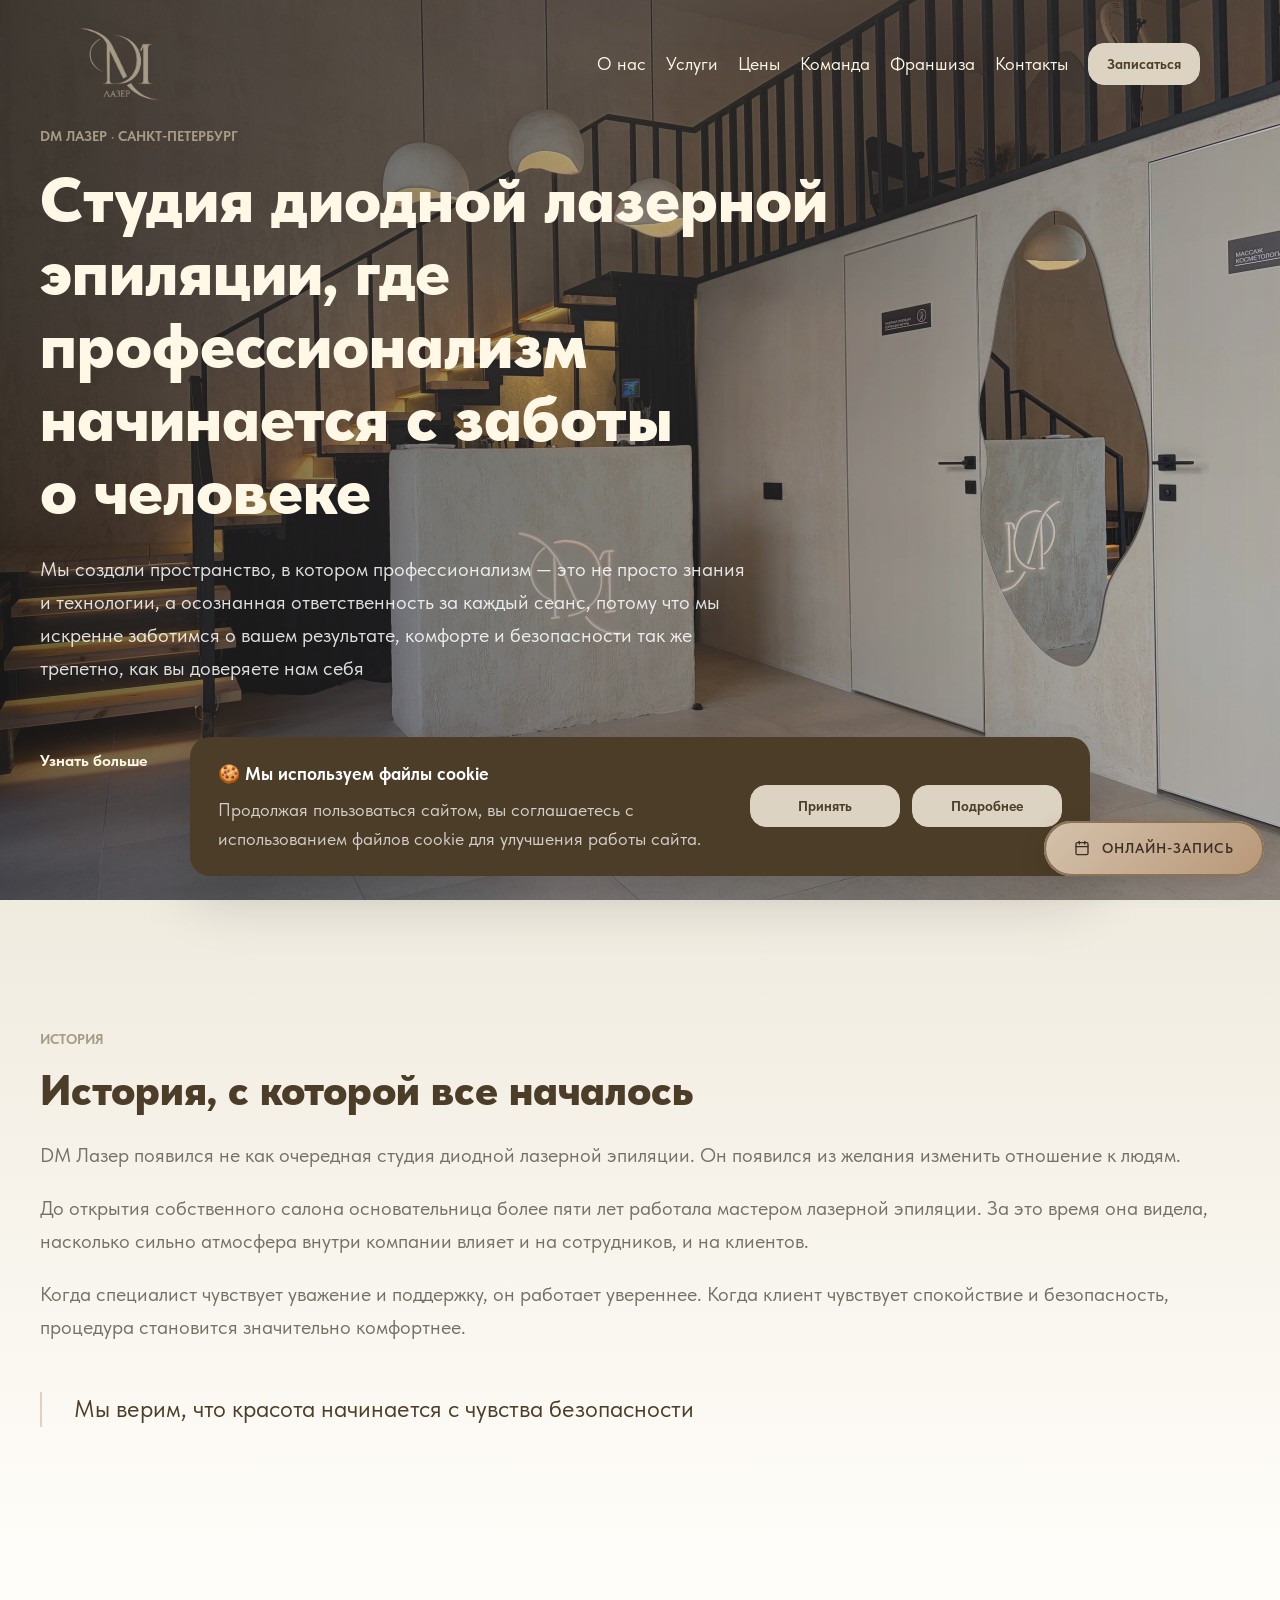
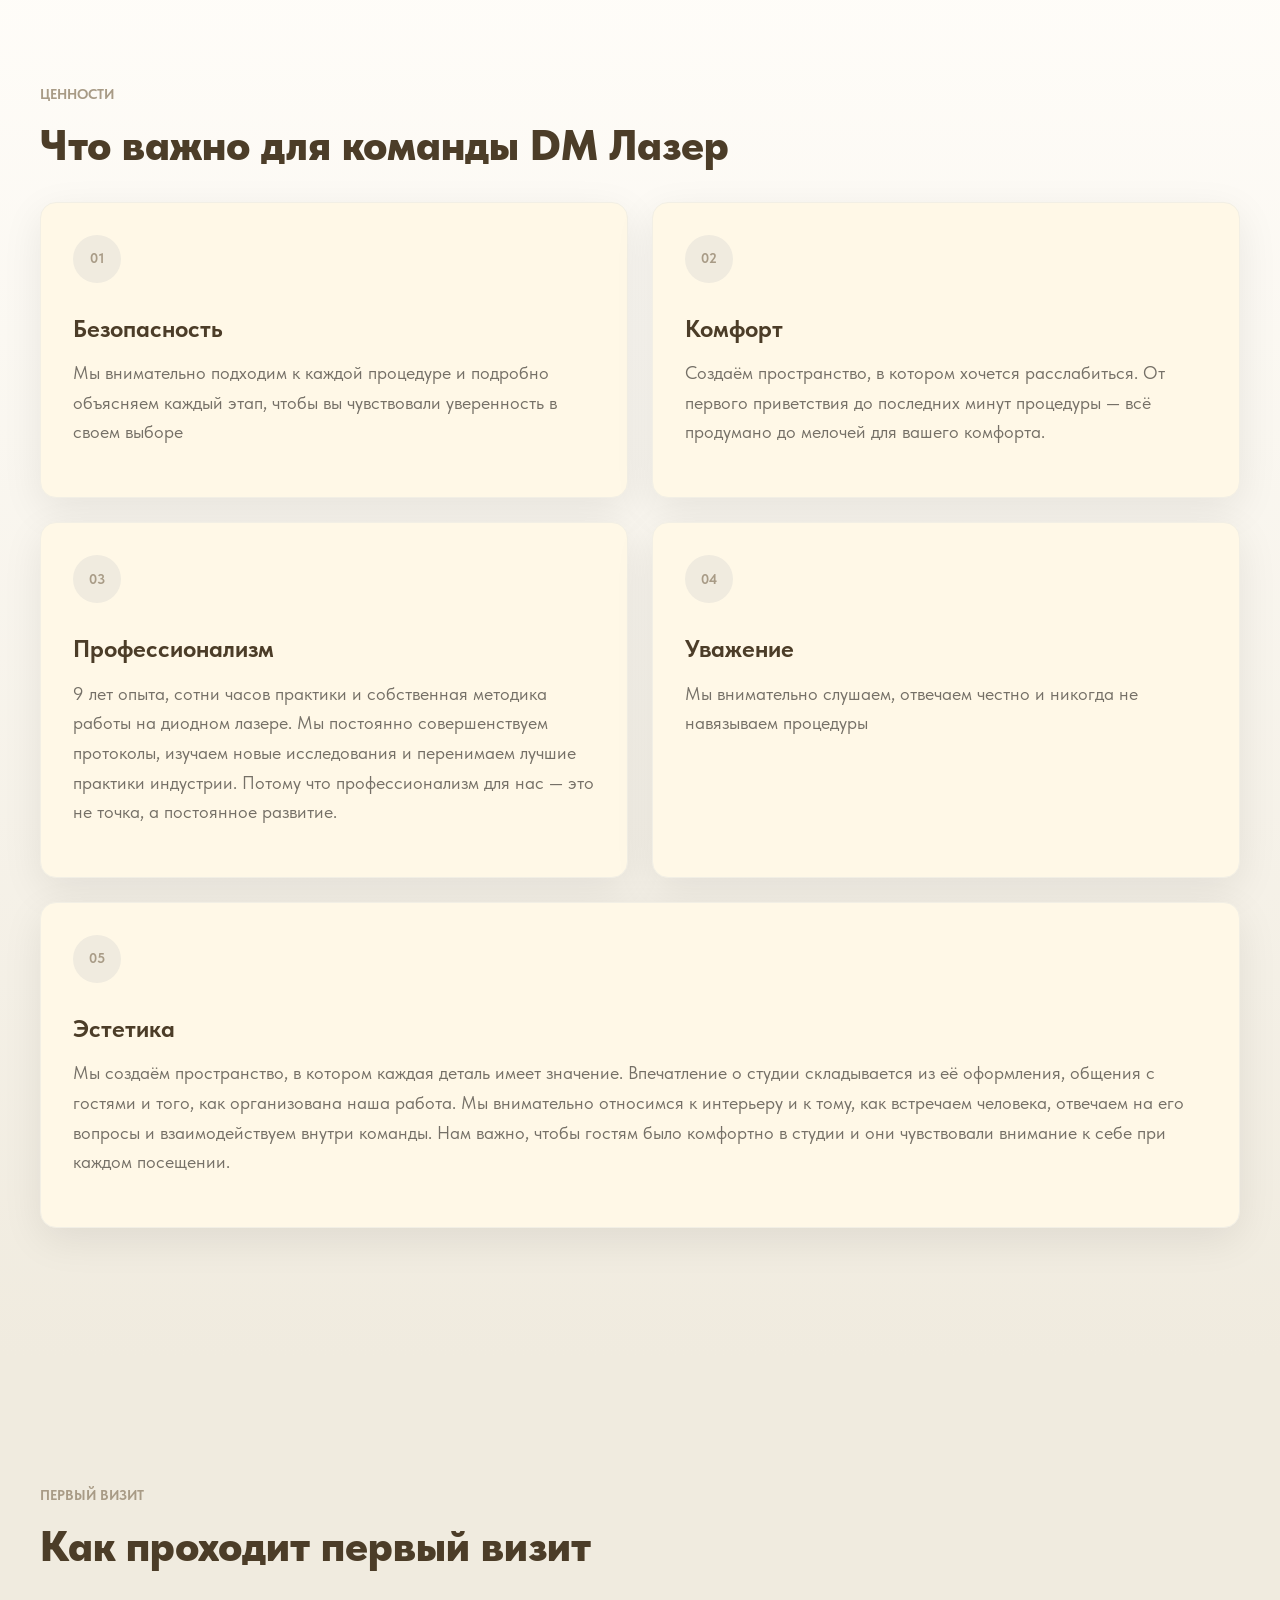
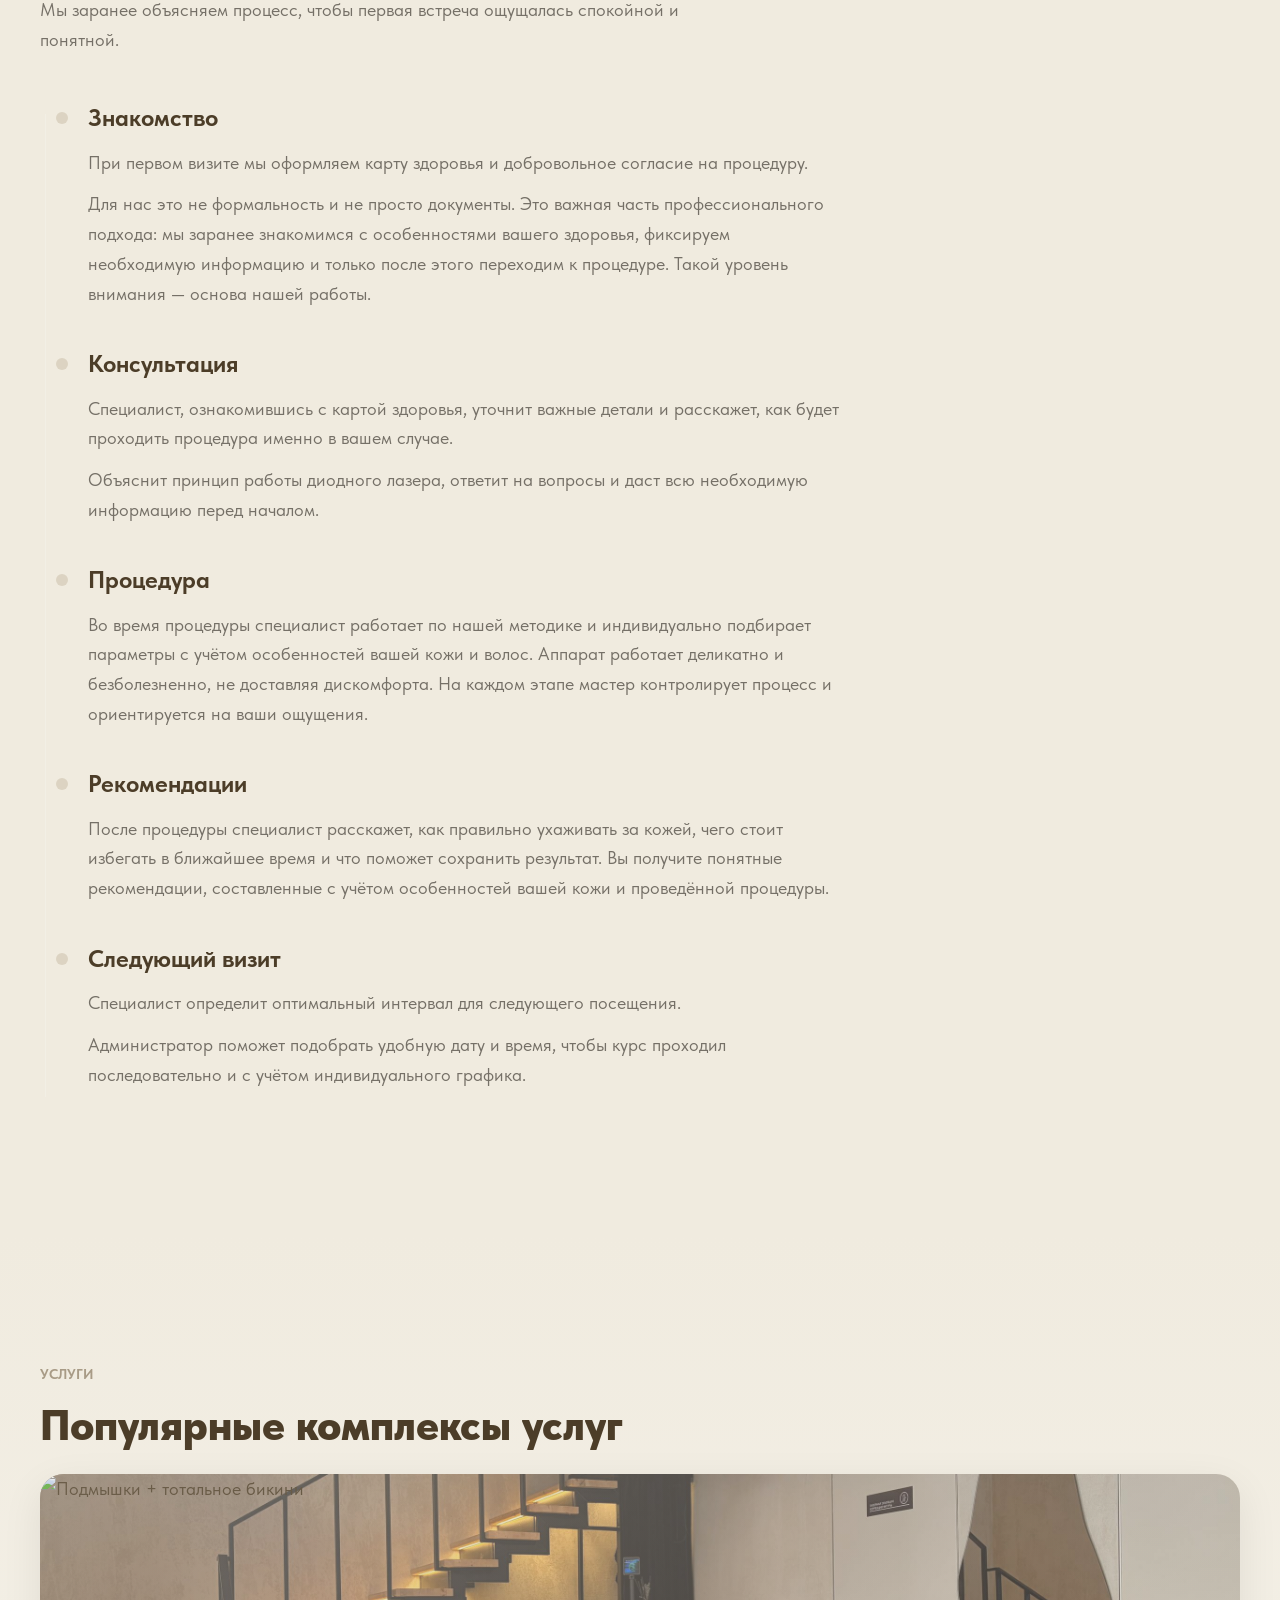
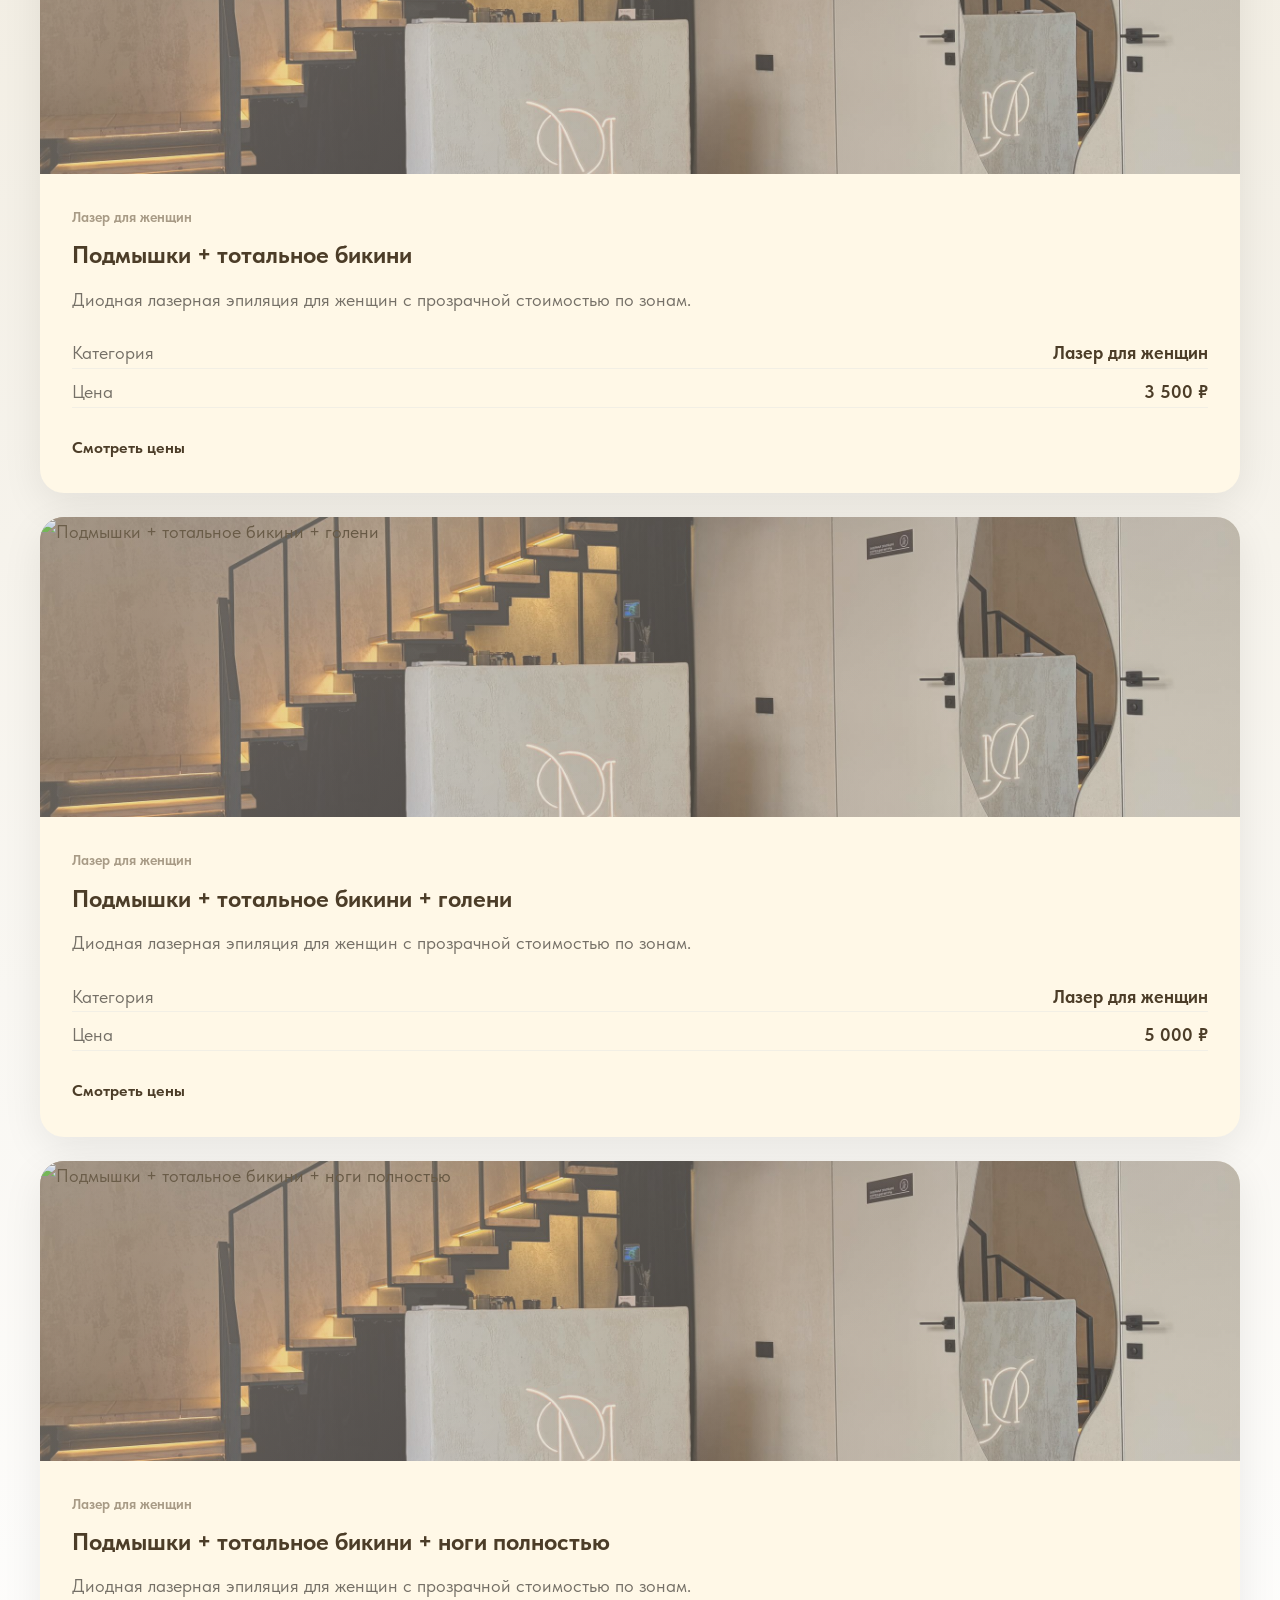
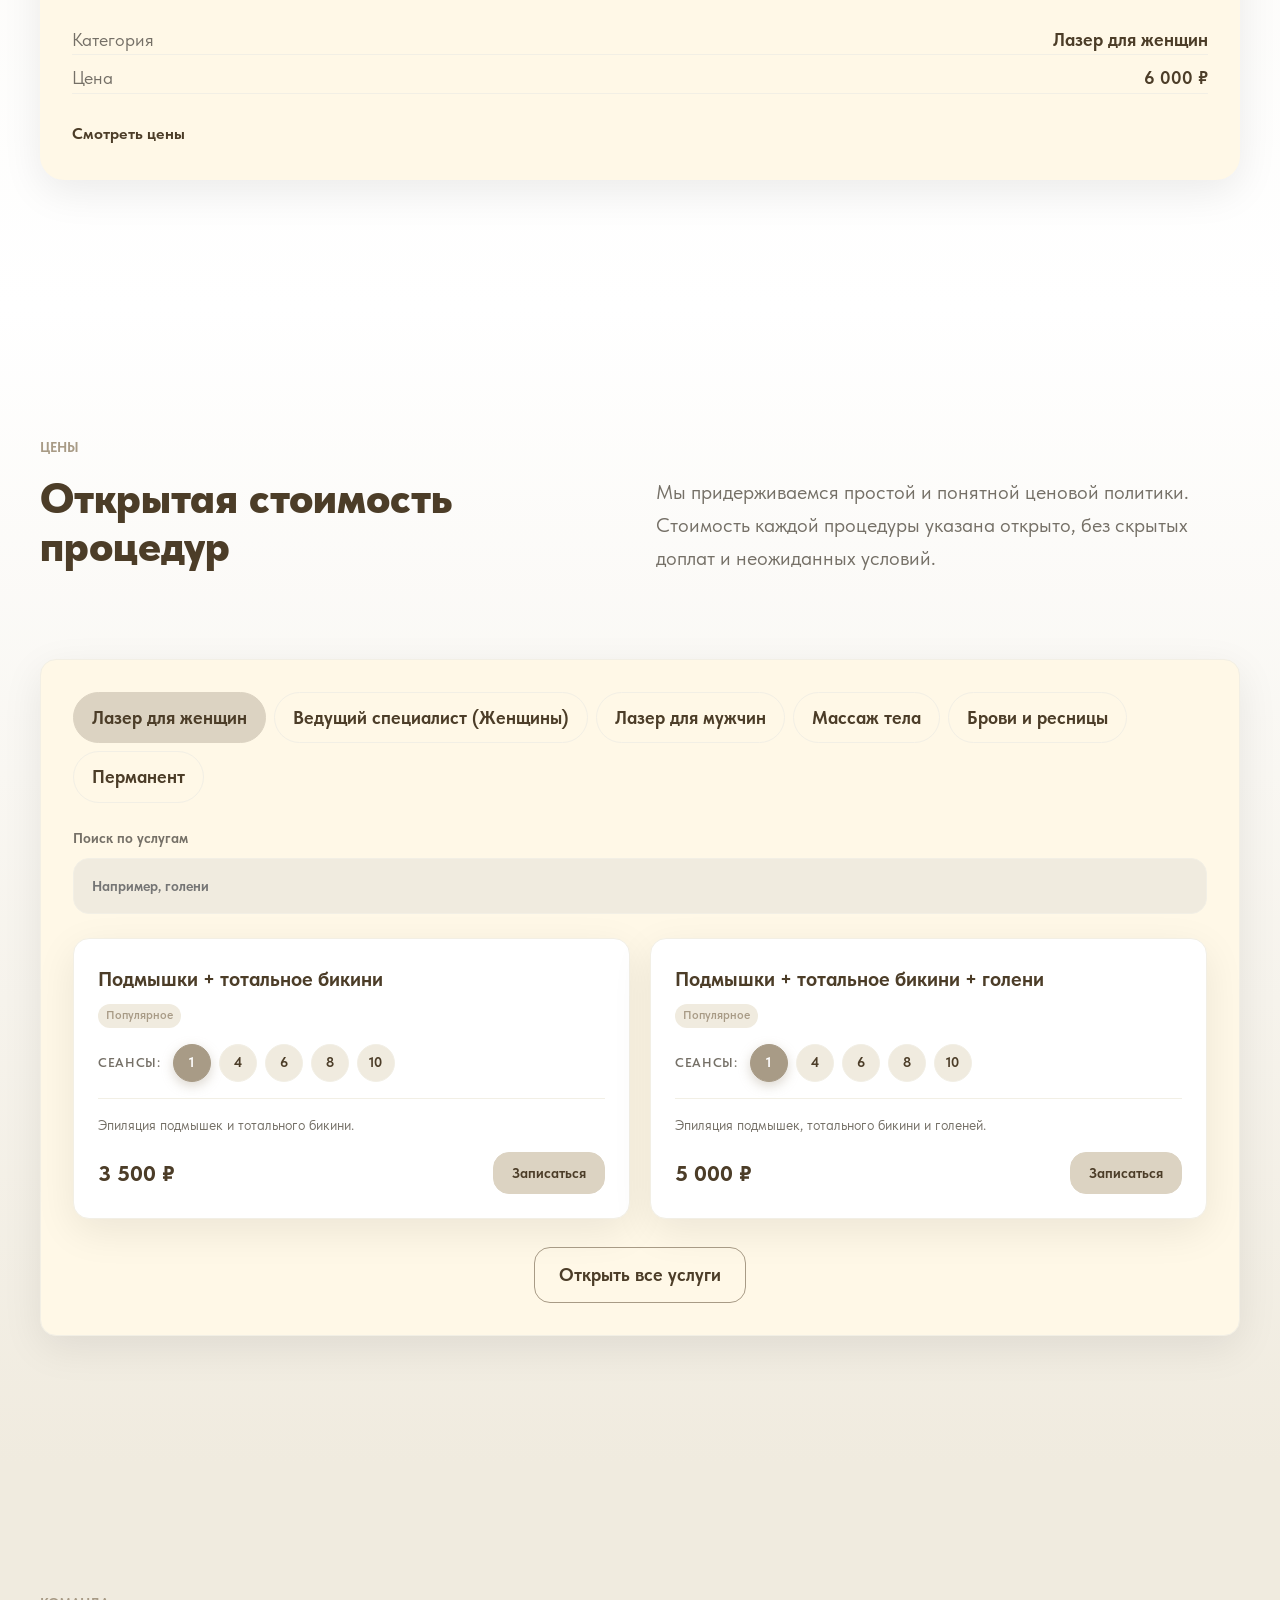
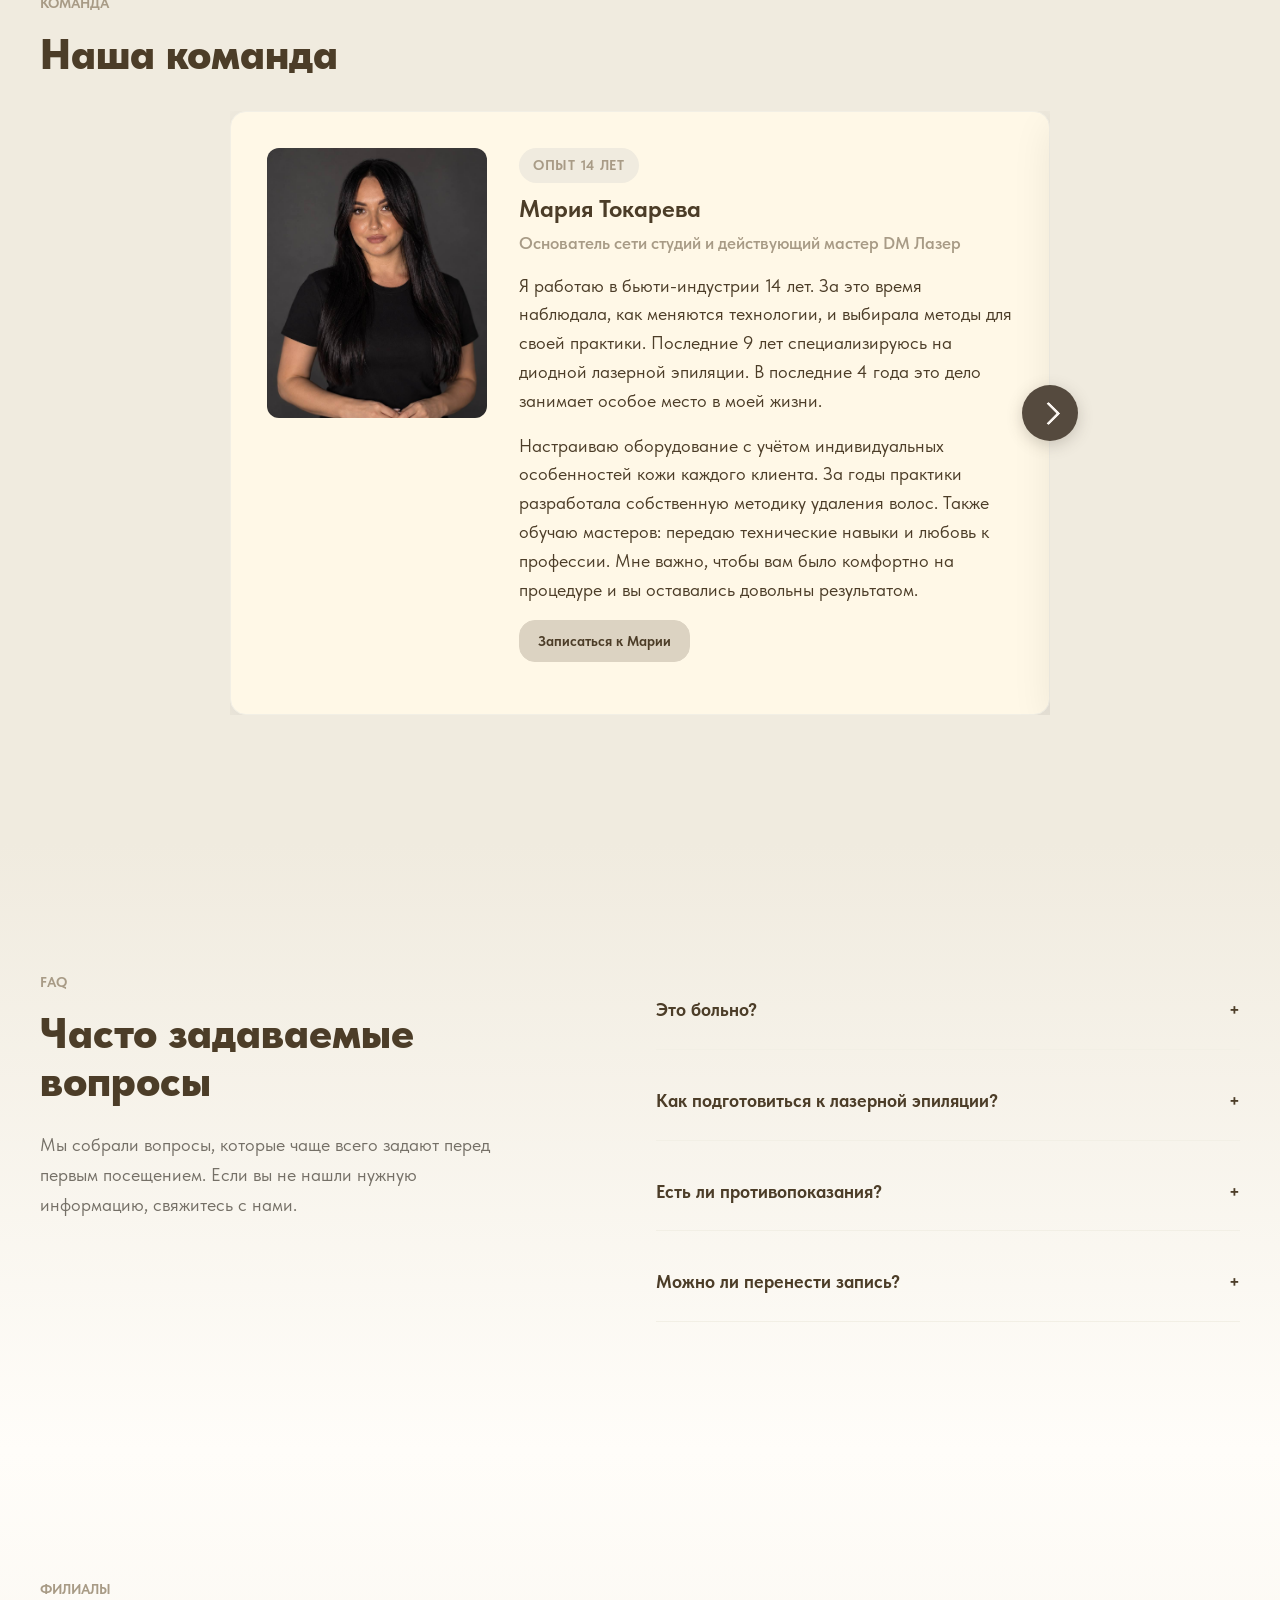
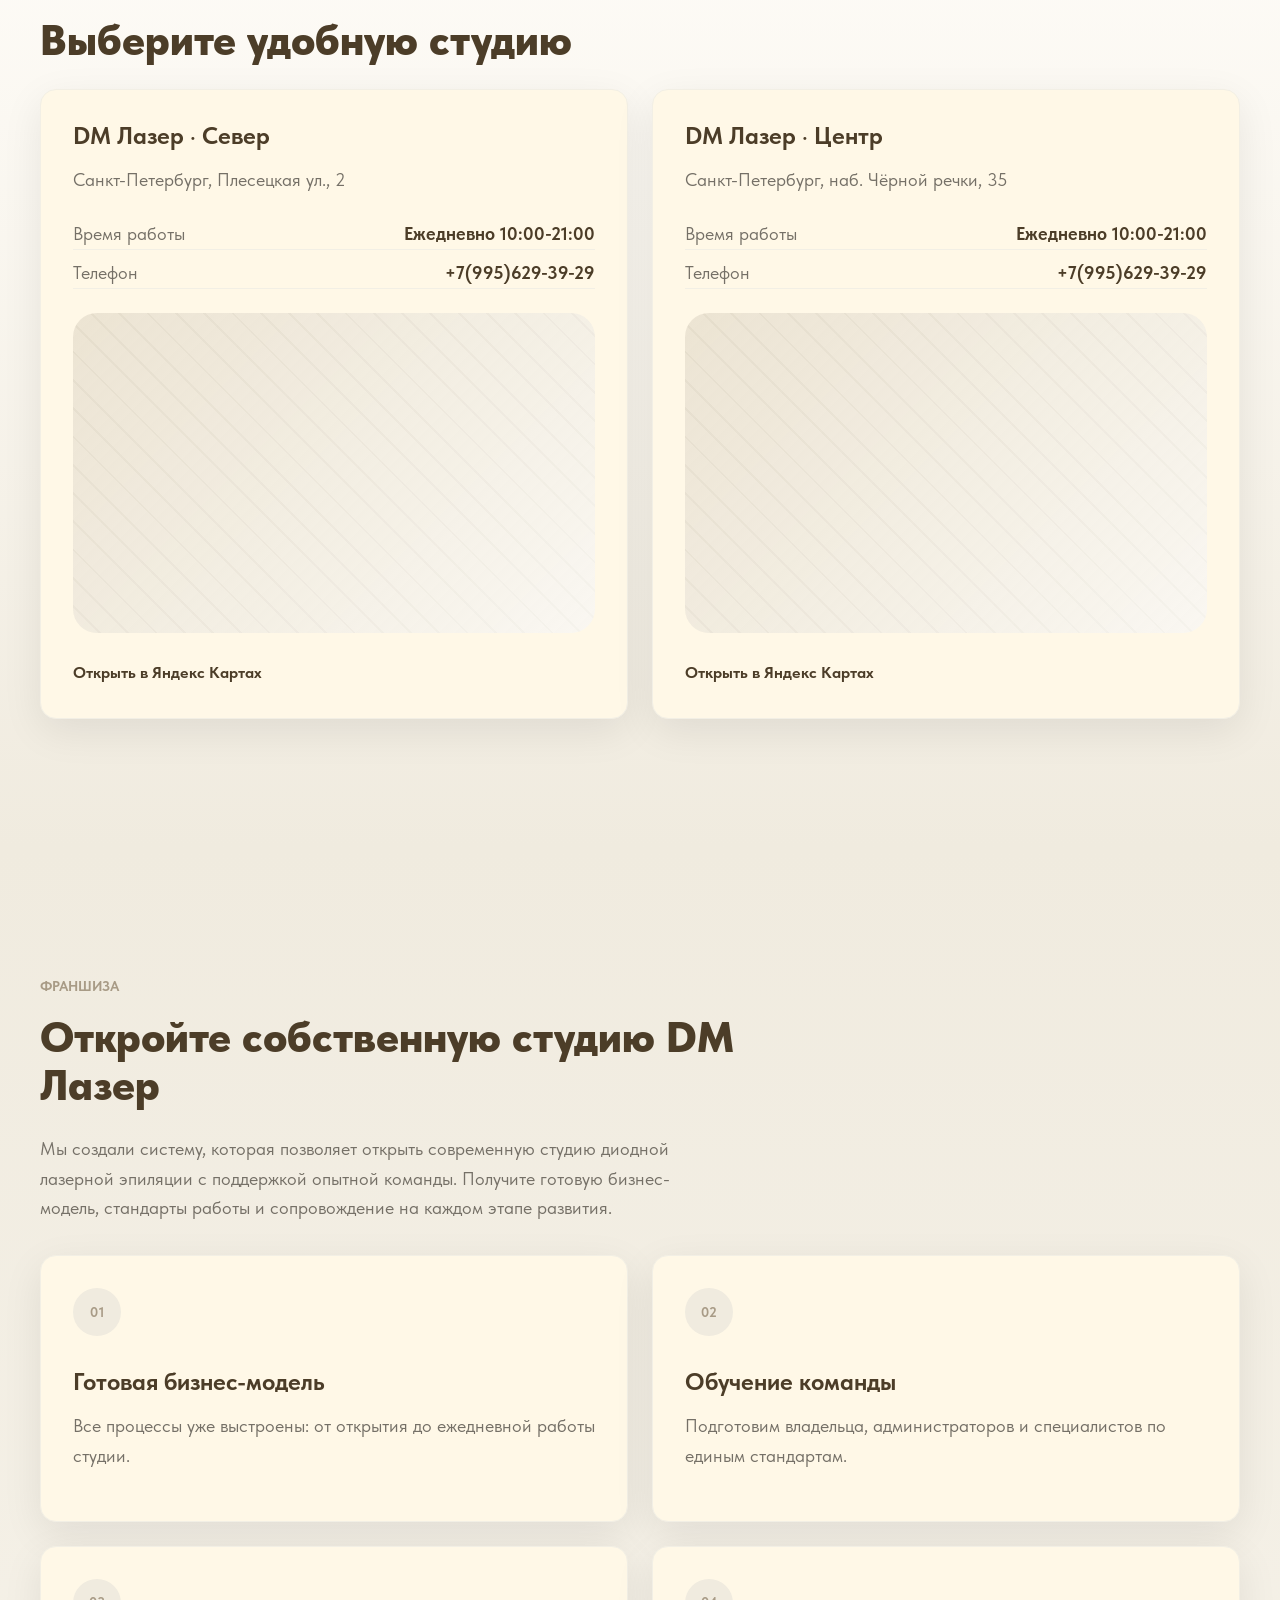
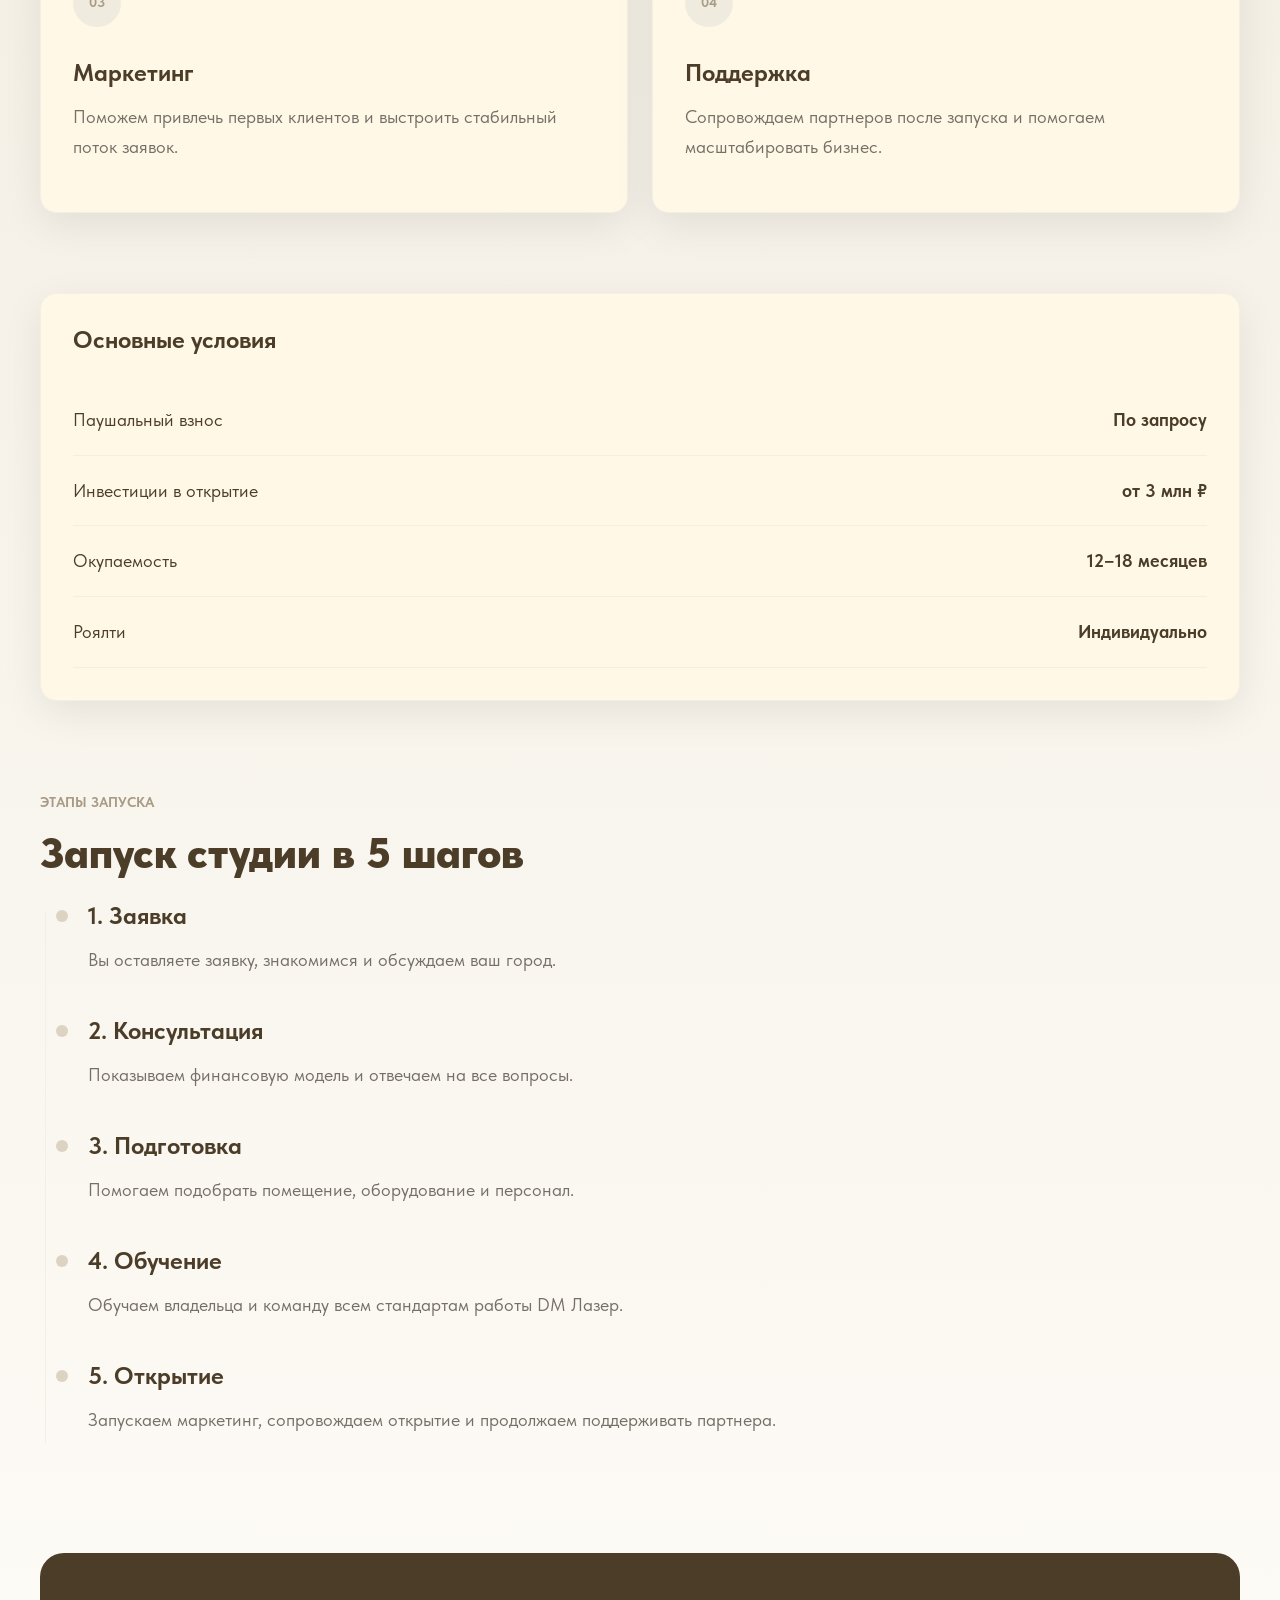
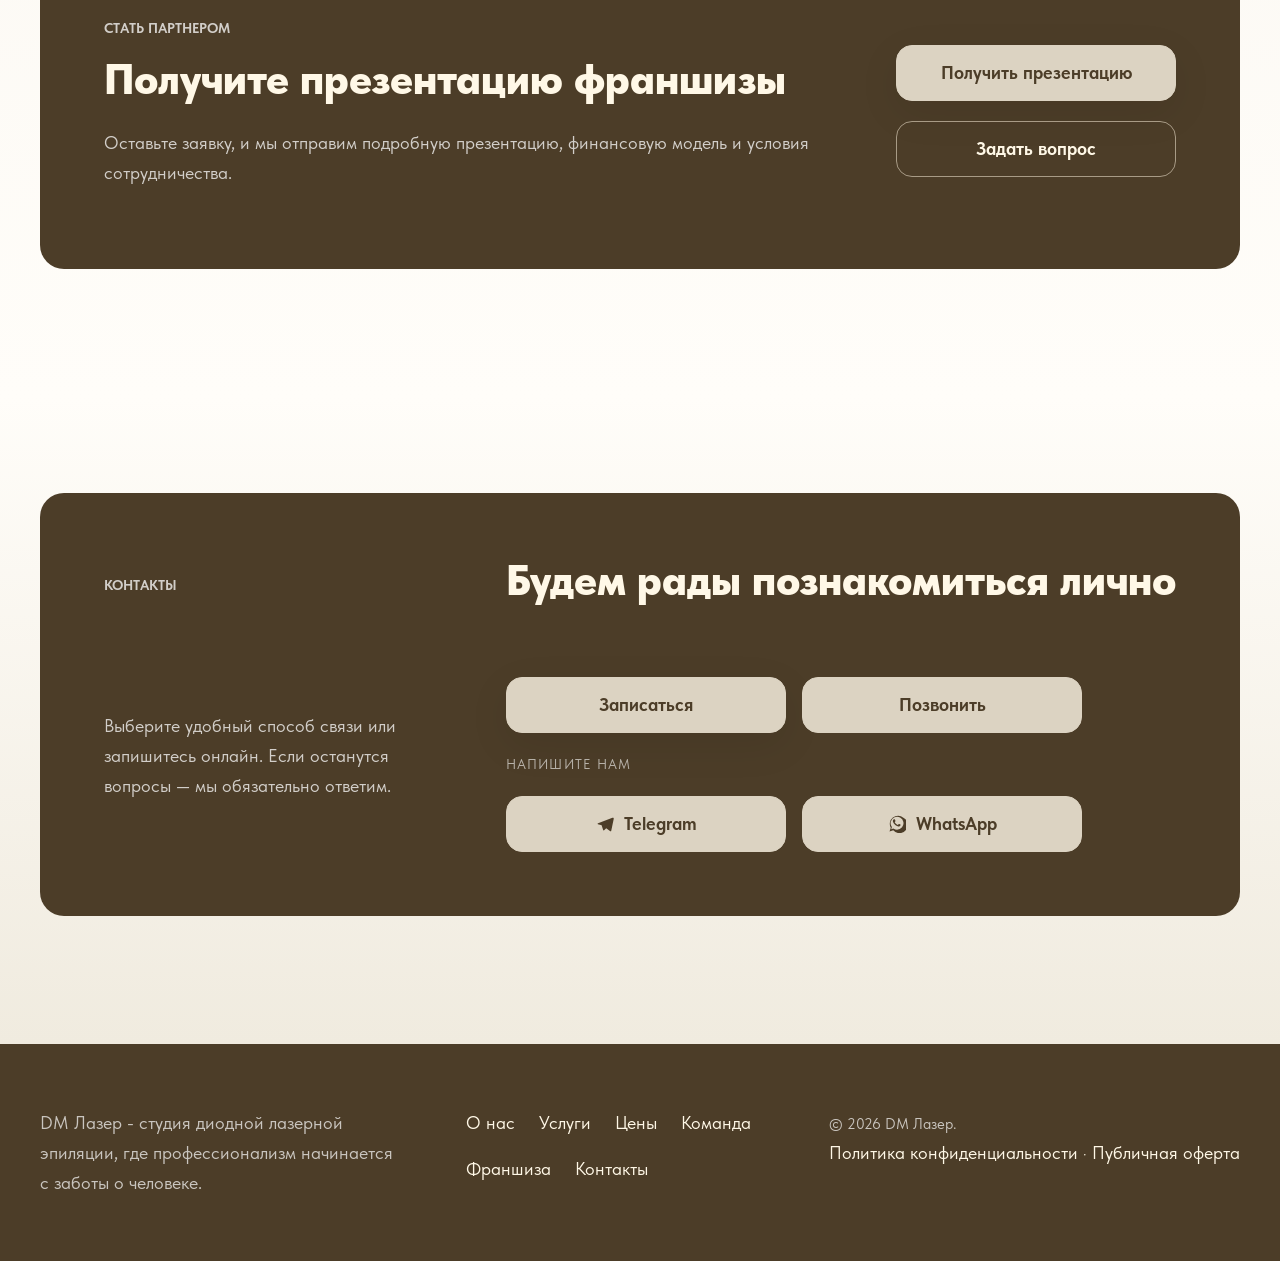
==== commit 94898d0b: "Style contact buttons beige and hide initial previous arrow" ====
--- a/index.html
+++ b/index.html
@@ -8,7 +8,7 @@
     <link rel="preconnect" href="https://fonts.googleapis.com">
     <link rel="preconnect" href="https://fonts.gstatic.com" crossorigin>
     <link href="https://fonts.googleapis.com/css2?family=Cinzel:wght@400;500;600;700;800;900&display=swap" rel="stylesheet">
-    <link rel="stylesheet" href="./styles.css?v=20261027-category-pills">
+    <link rel="stylesheet" href="./styles.css?v=20261027-contact-buttons">
     <!-- Yandex.Metrika counter -->
 <script type="text/javascript">
     (function(m,e,t,r,i,k,a){
@@ -188,7 +188,7 @@
 
           <div class="team-carousel-wrapper">
             <!-- Кнопка Влево -->
-            <button class="carousel-nav carousel-nav--prev" aria-label="Предыдущий специалист" id="team-prev">
+            <button class="carousel-nav carousel-nav--prev" aria-label="Предыдущий специалист" id="team-prev" hidden>
               &#8249;
             </button>
 
@@ -650,7 +650,7 @@
       <div class="lightbox__image"><span data-lightbox-title></span></div>
     </div>
 
-    <script type="module" src="./main.js?v=20261027-booking-mobile"></script>
+    <script type="module" src="./main.js?v=20261027-team-arrow"></script>
     <script src="https://api-maps.yandex.ru/2.1/?apikey=5a5f6cbd-55b8-4bbe-a196-dace321bd95c&lang=ru_RU"></script>
     <script src="maps.js"></script>
     <div class="cookie-banner" id="cookieBanner">
--- a/styles.css
+++ b/styles.css
@@ -2218,3 +2218,13 @@
 .team-card__image img[src=""] {
   visibility: hidden;
 }
+
+.carousel-nav[hidden] {
+  display: none;
+}
+
+#contacts .contact-panel .button {
+  background: var(--color-primary);
+  border-color: var(--color-primary);
+  color: var(--color-text);
+}
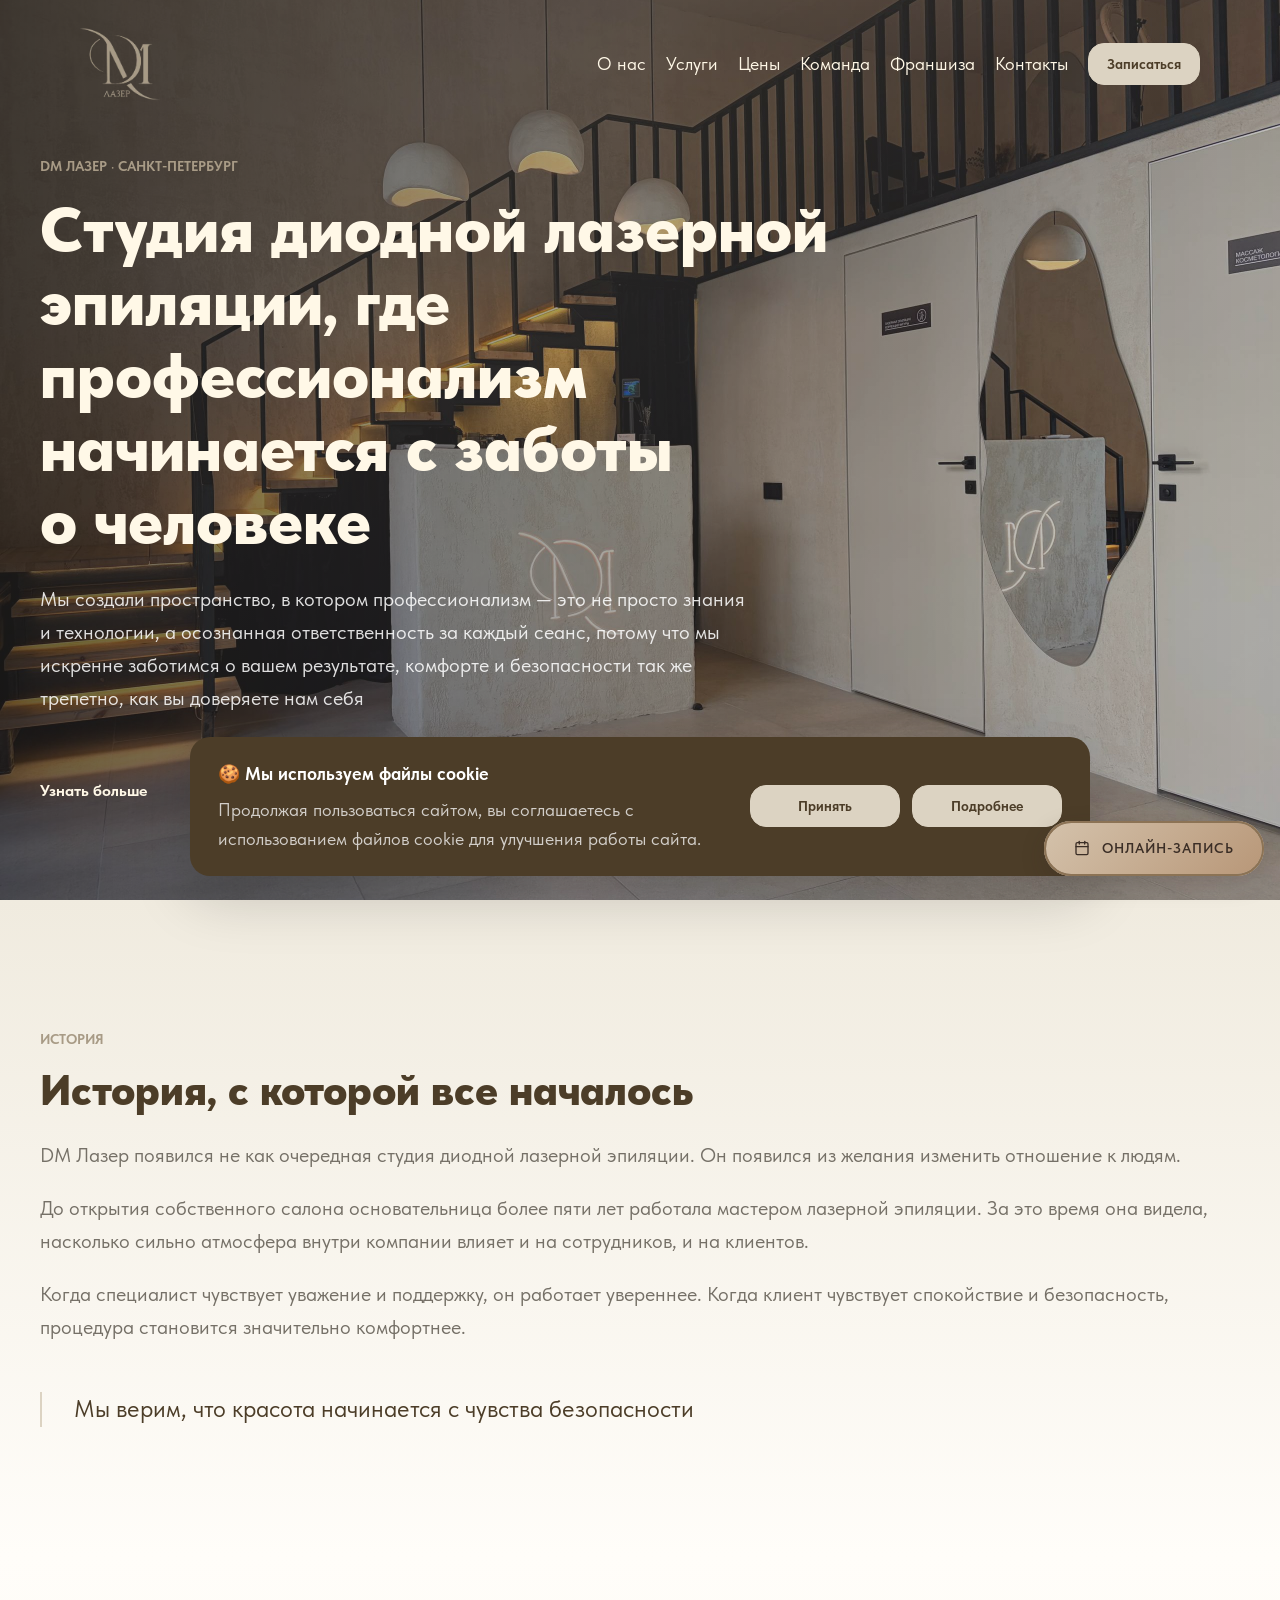
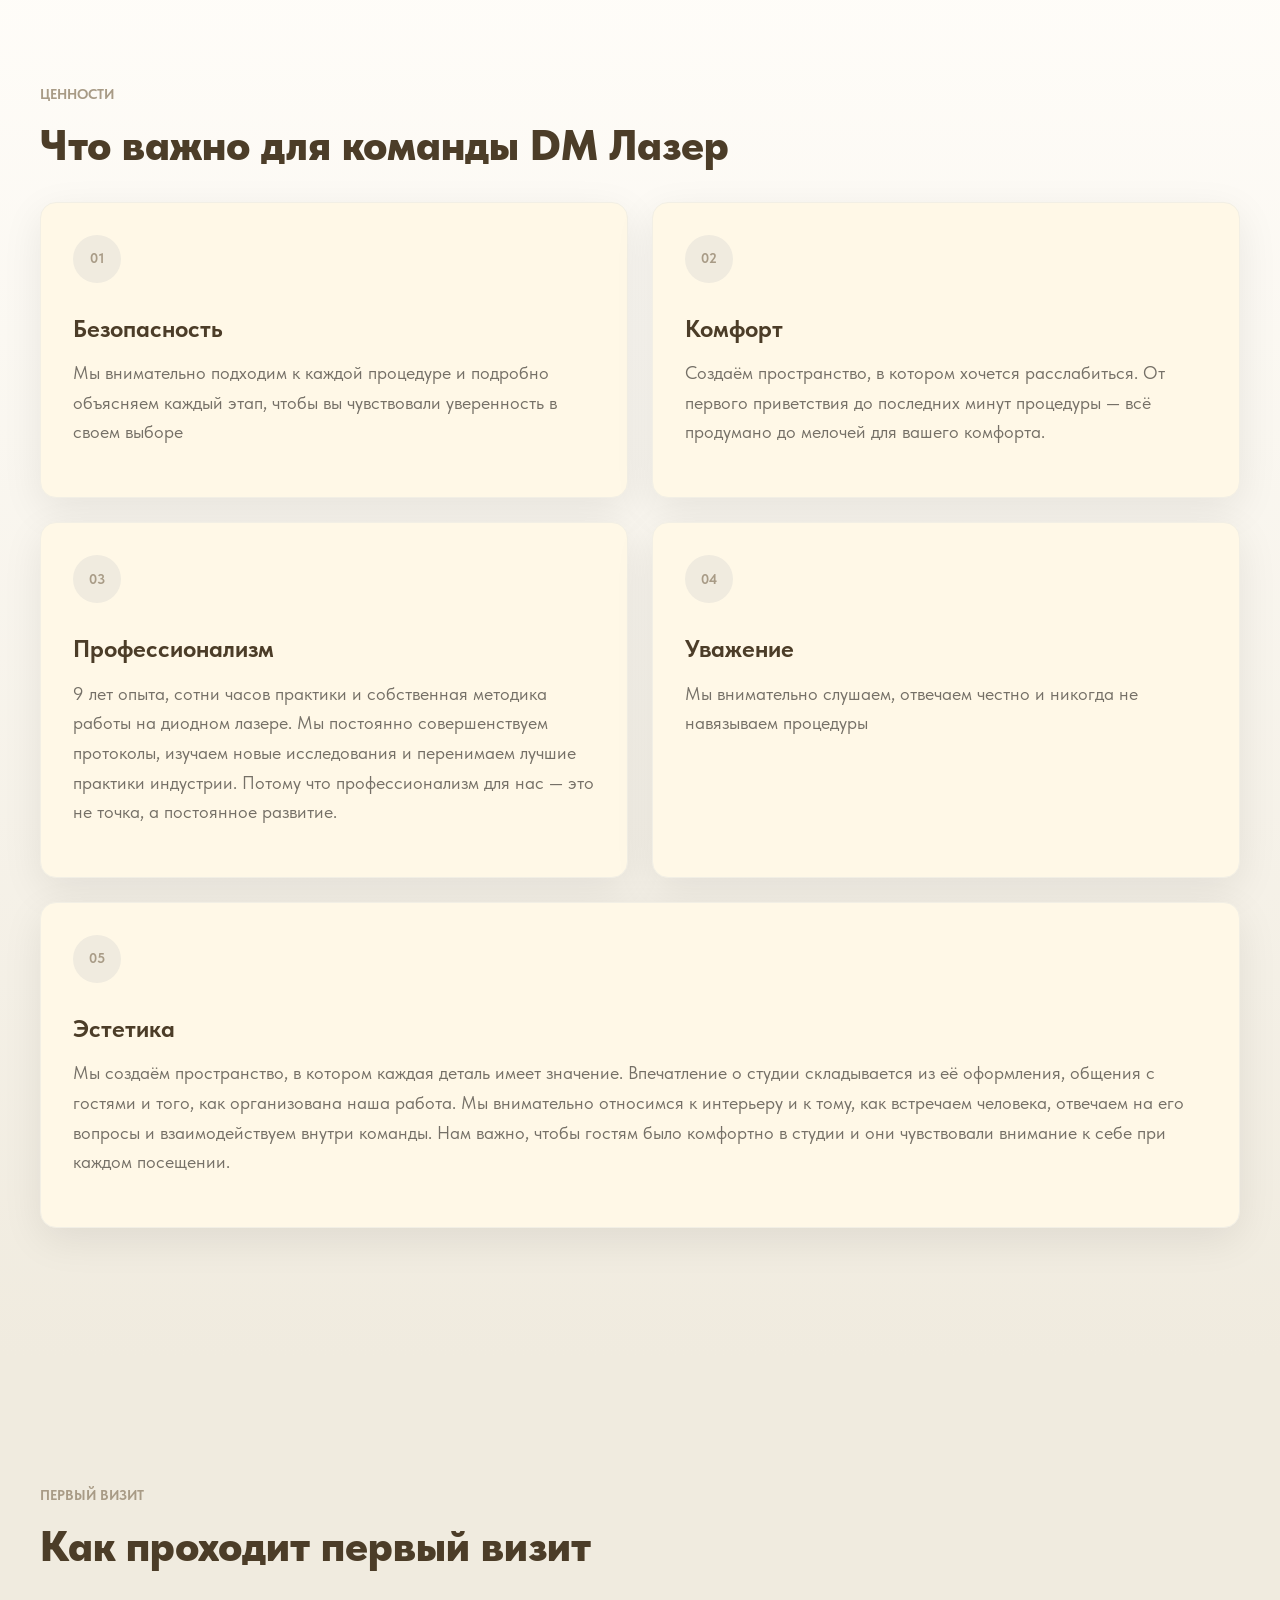
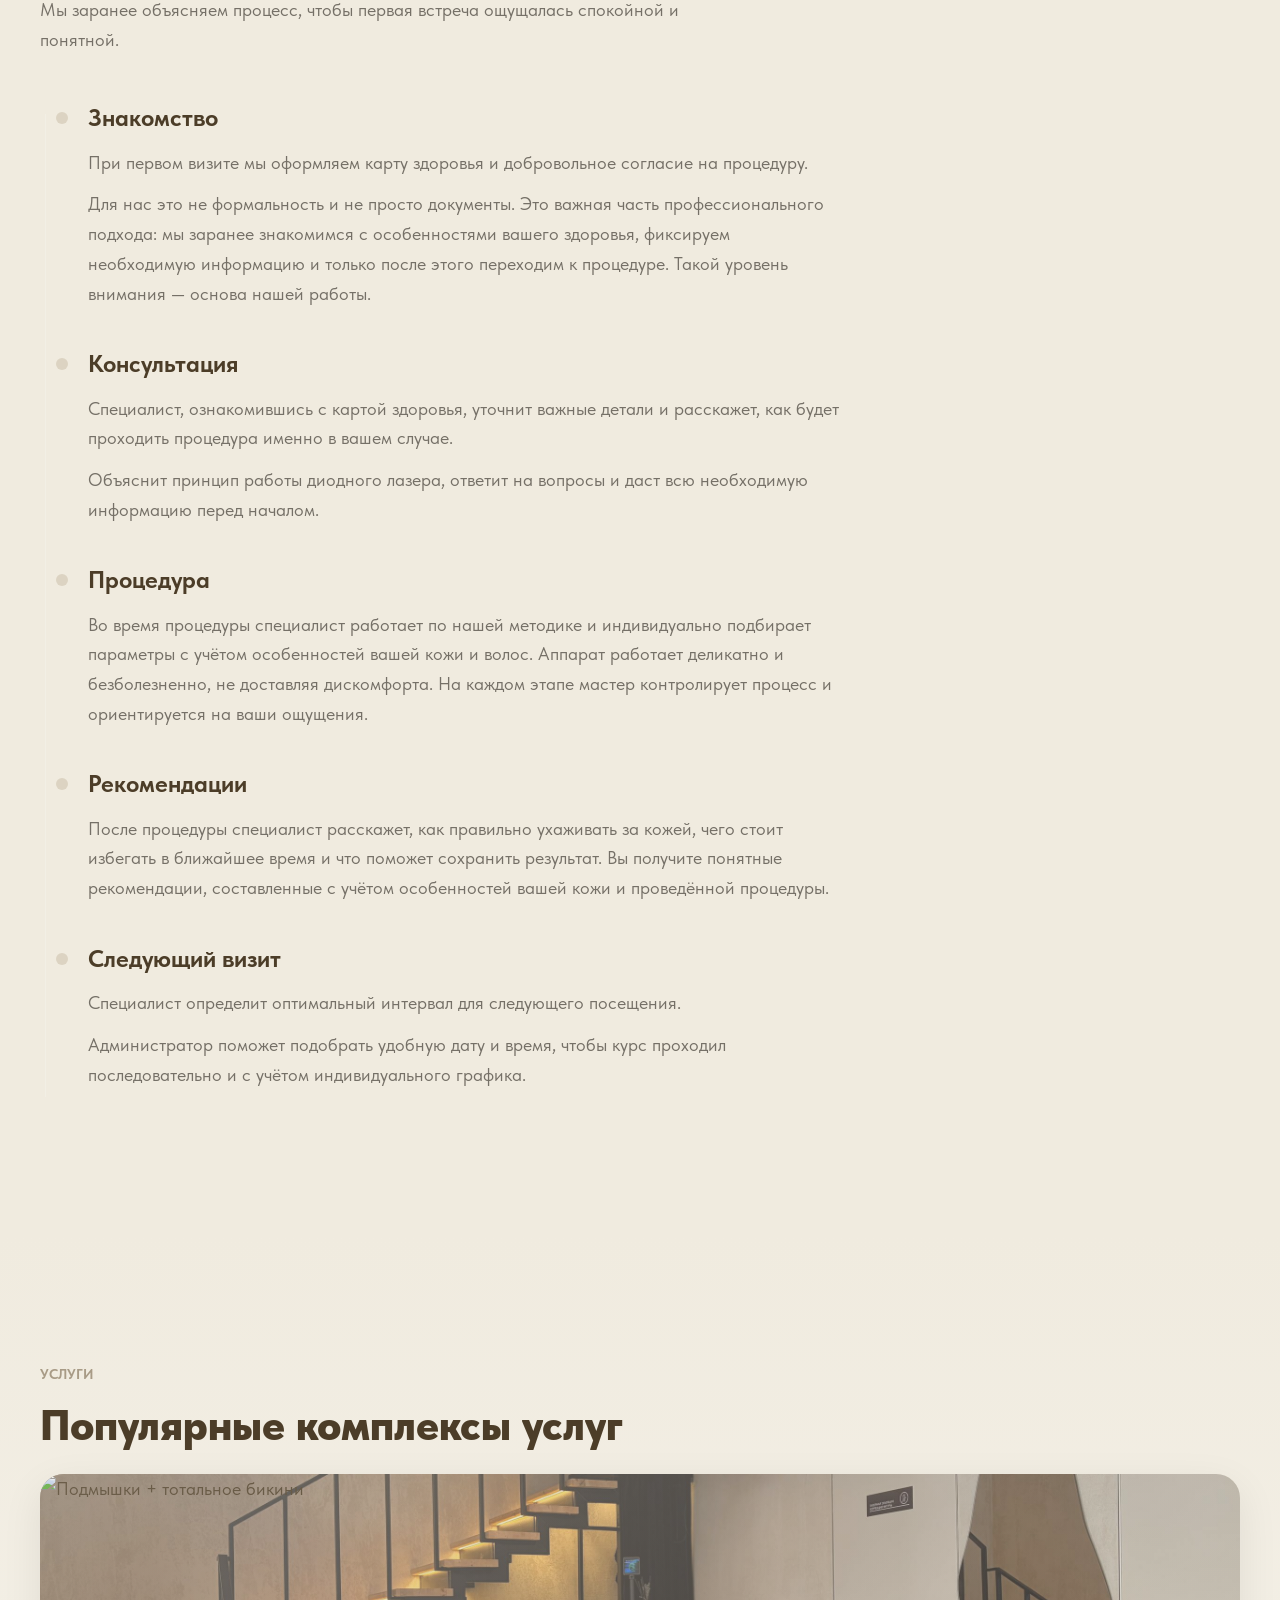
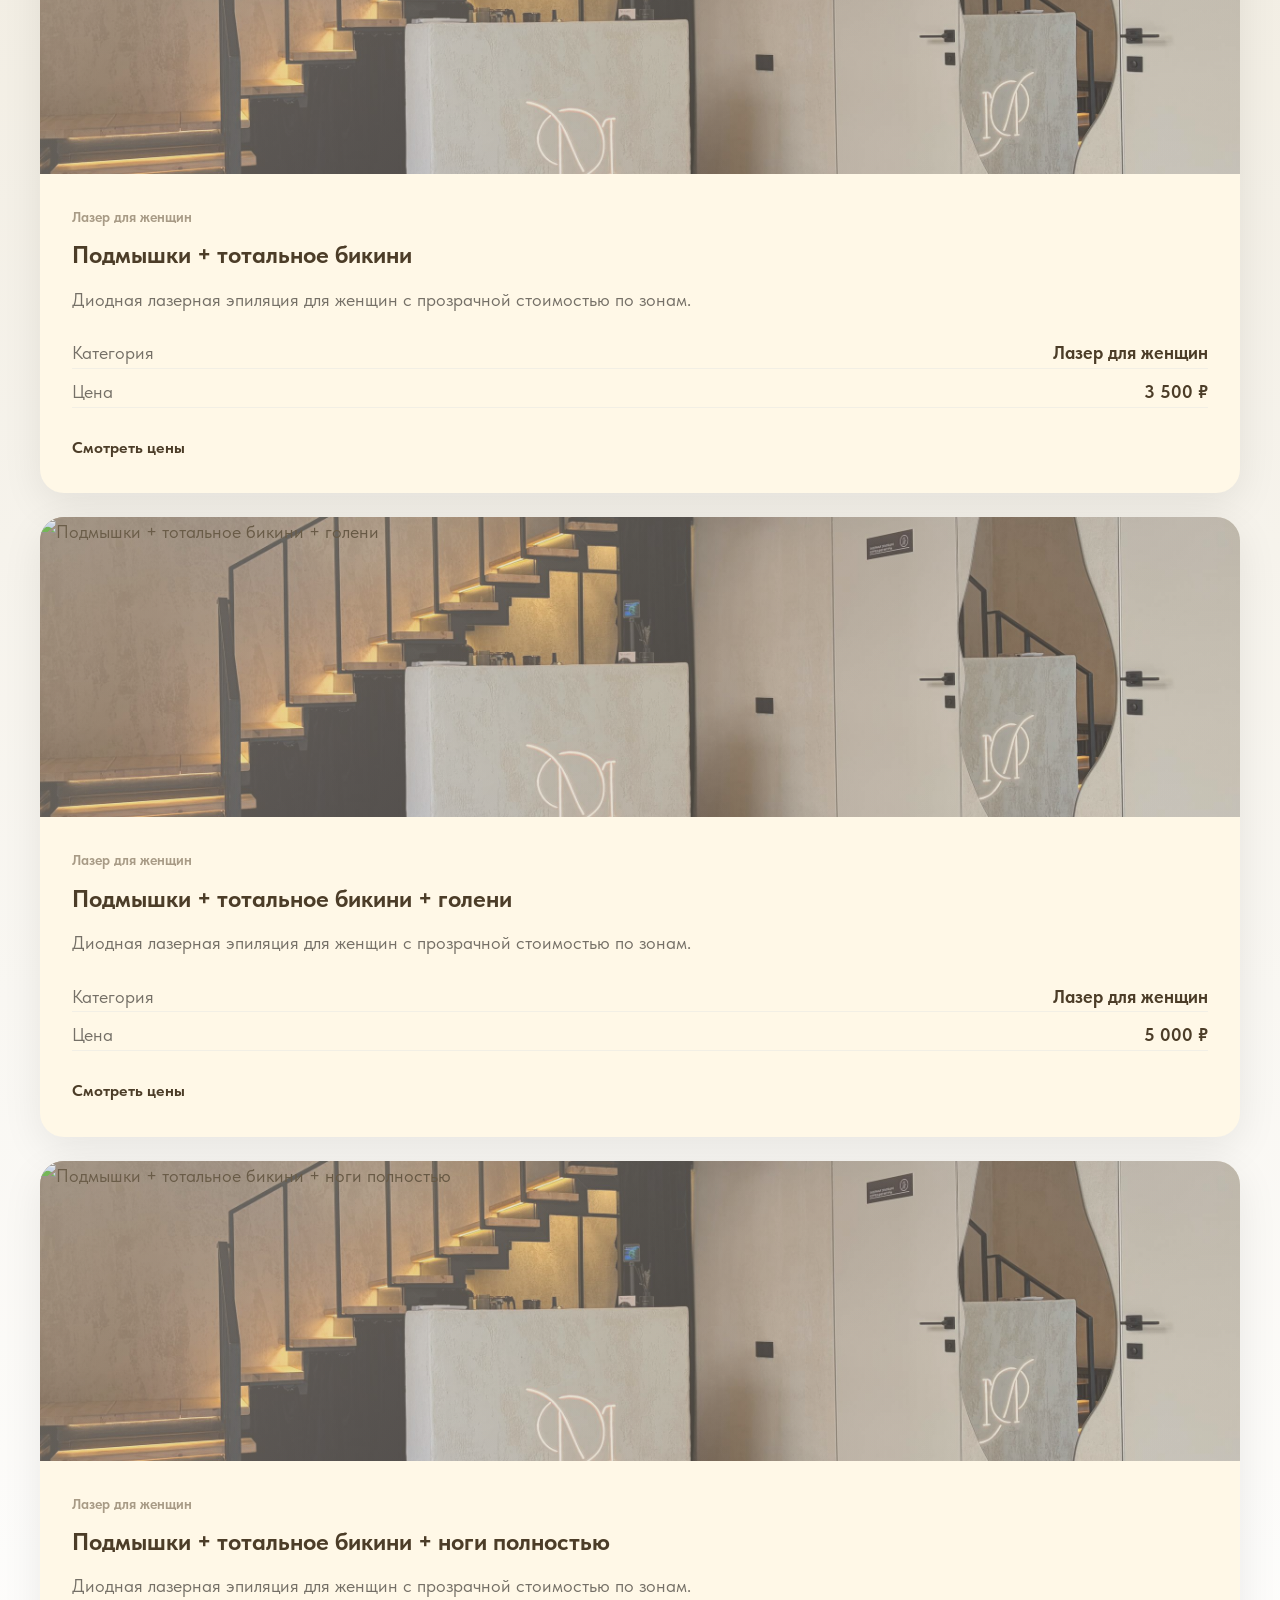
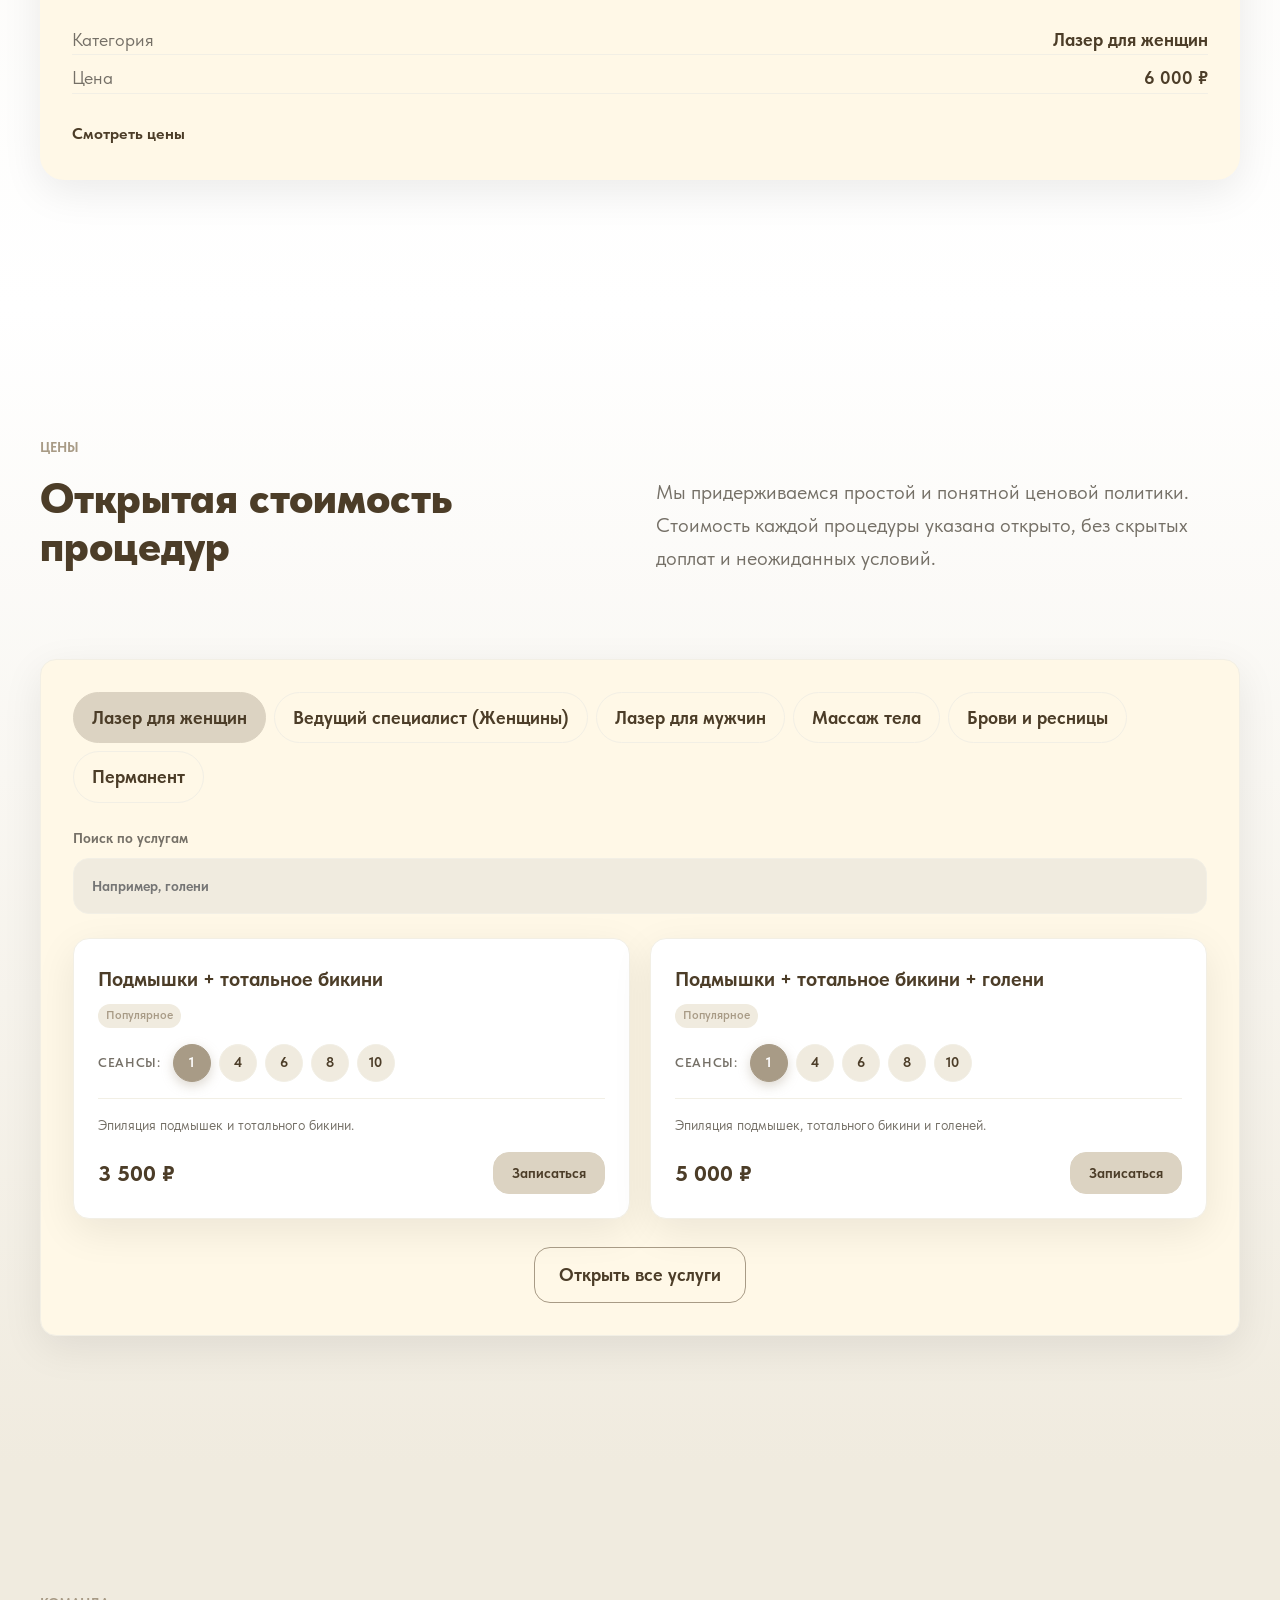
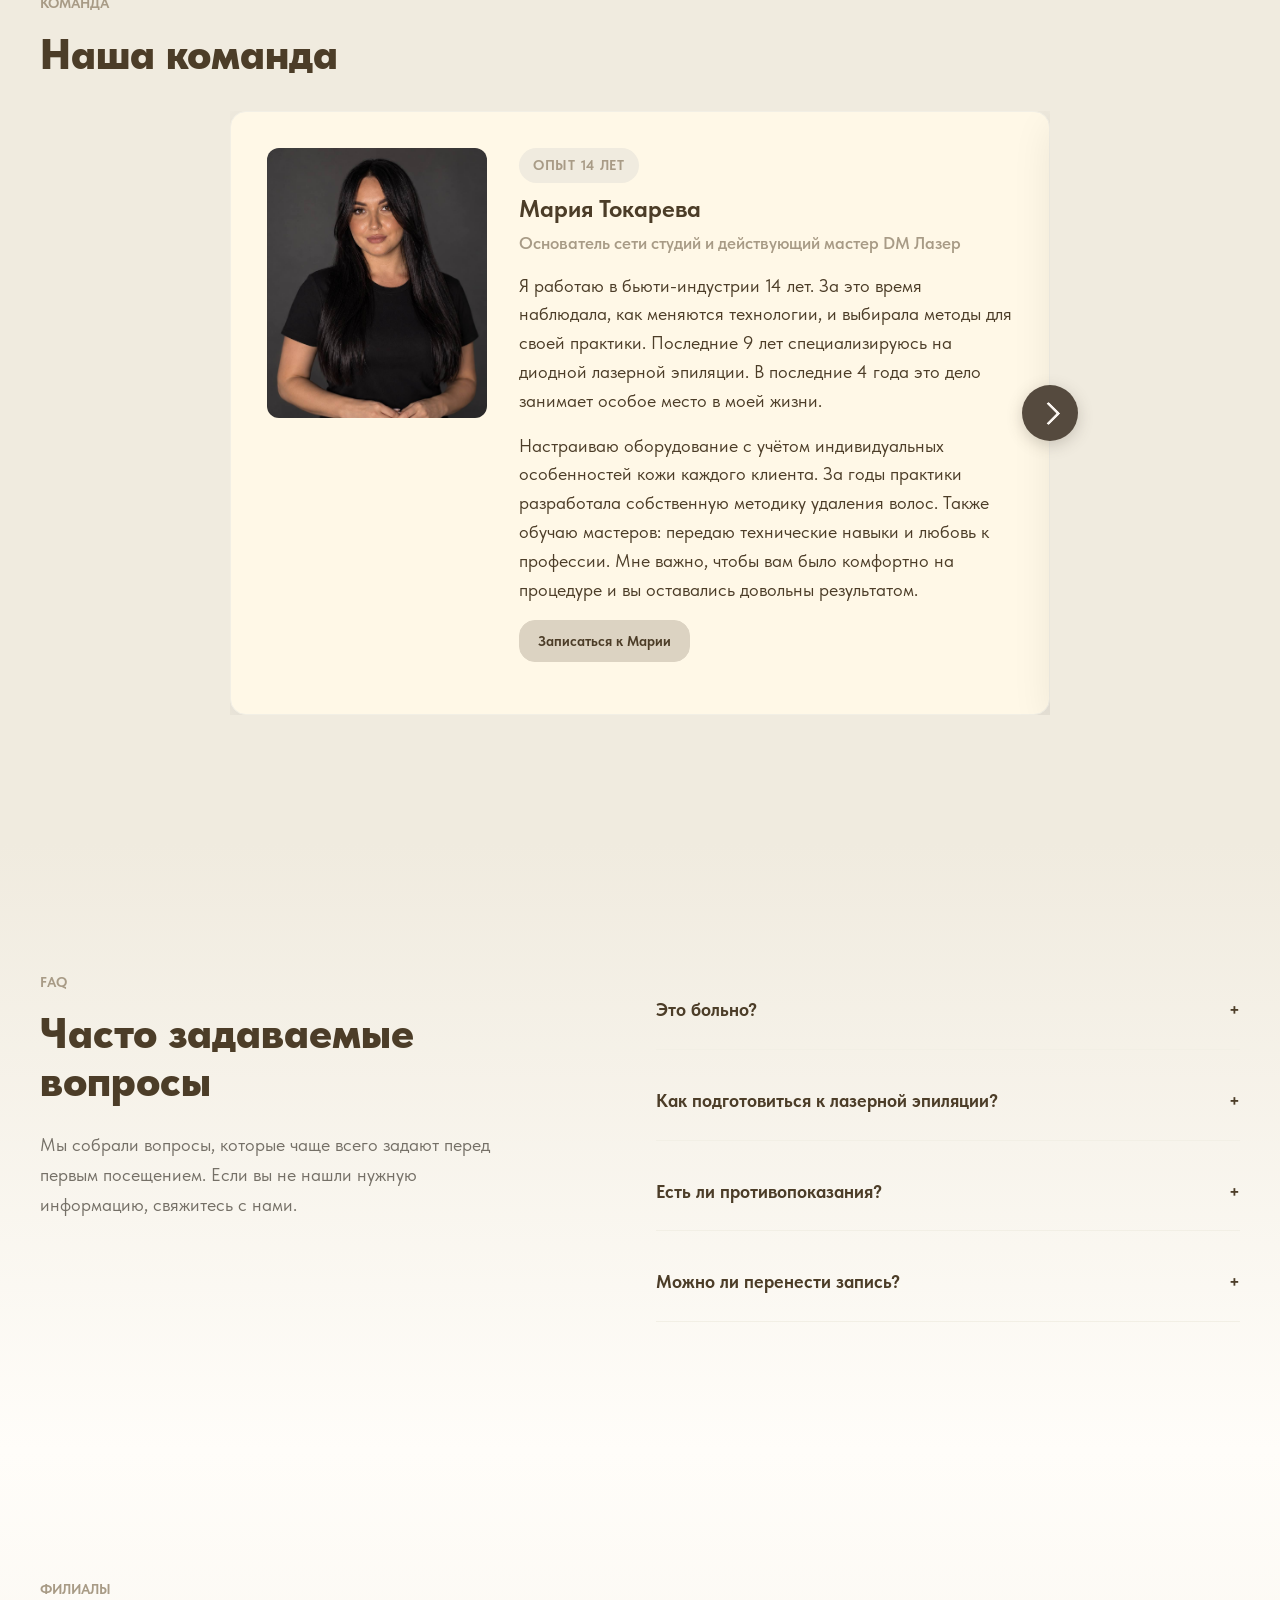
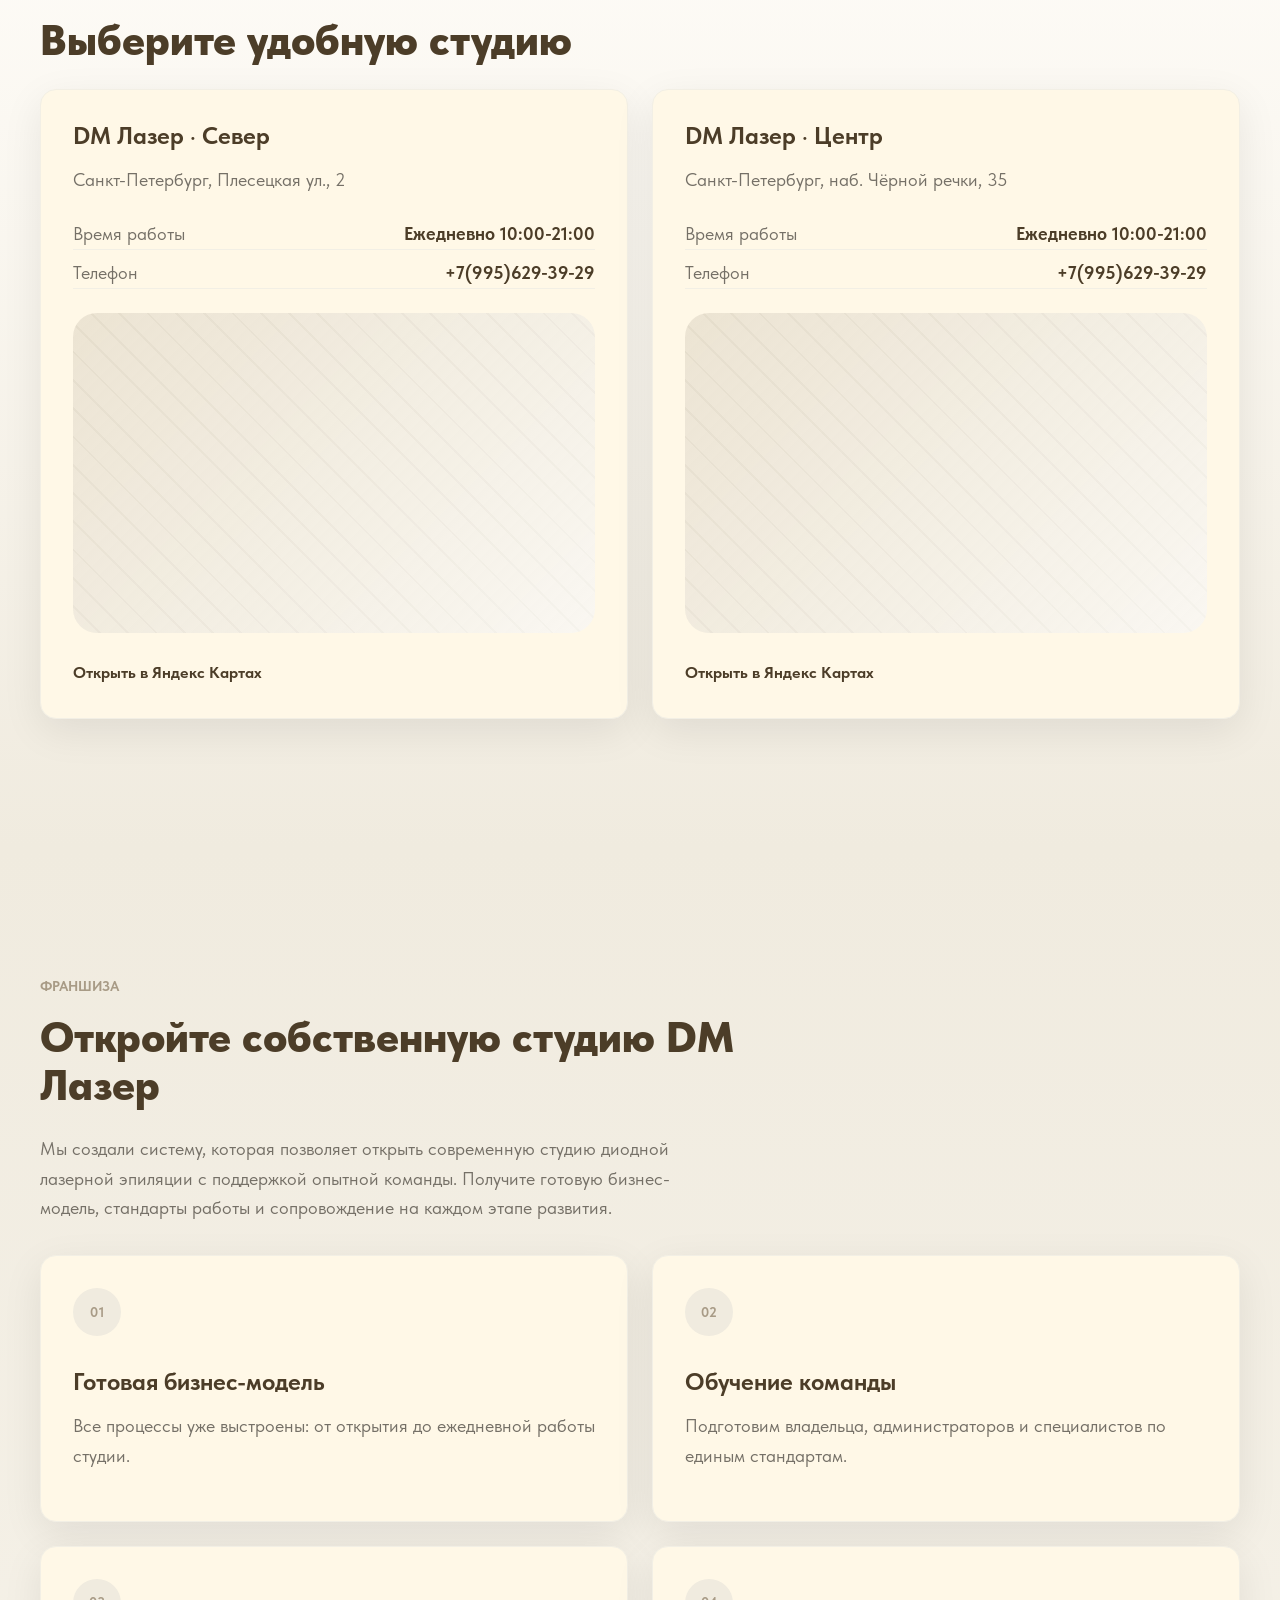
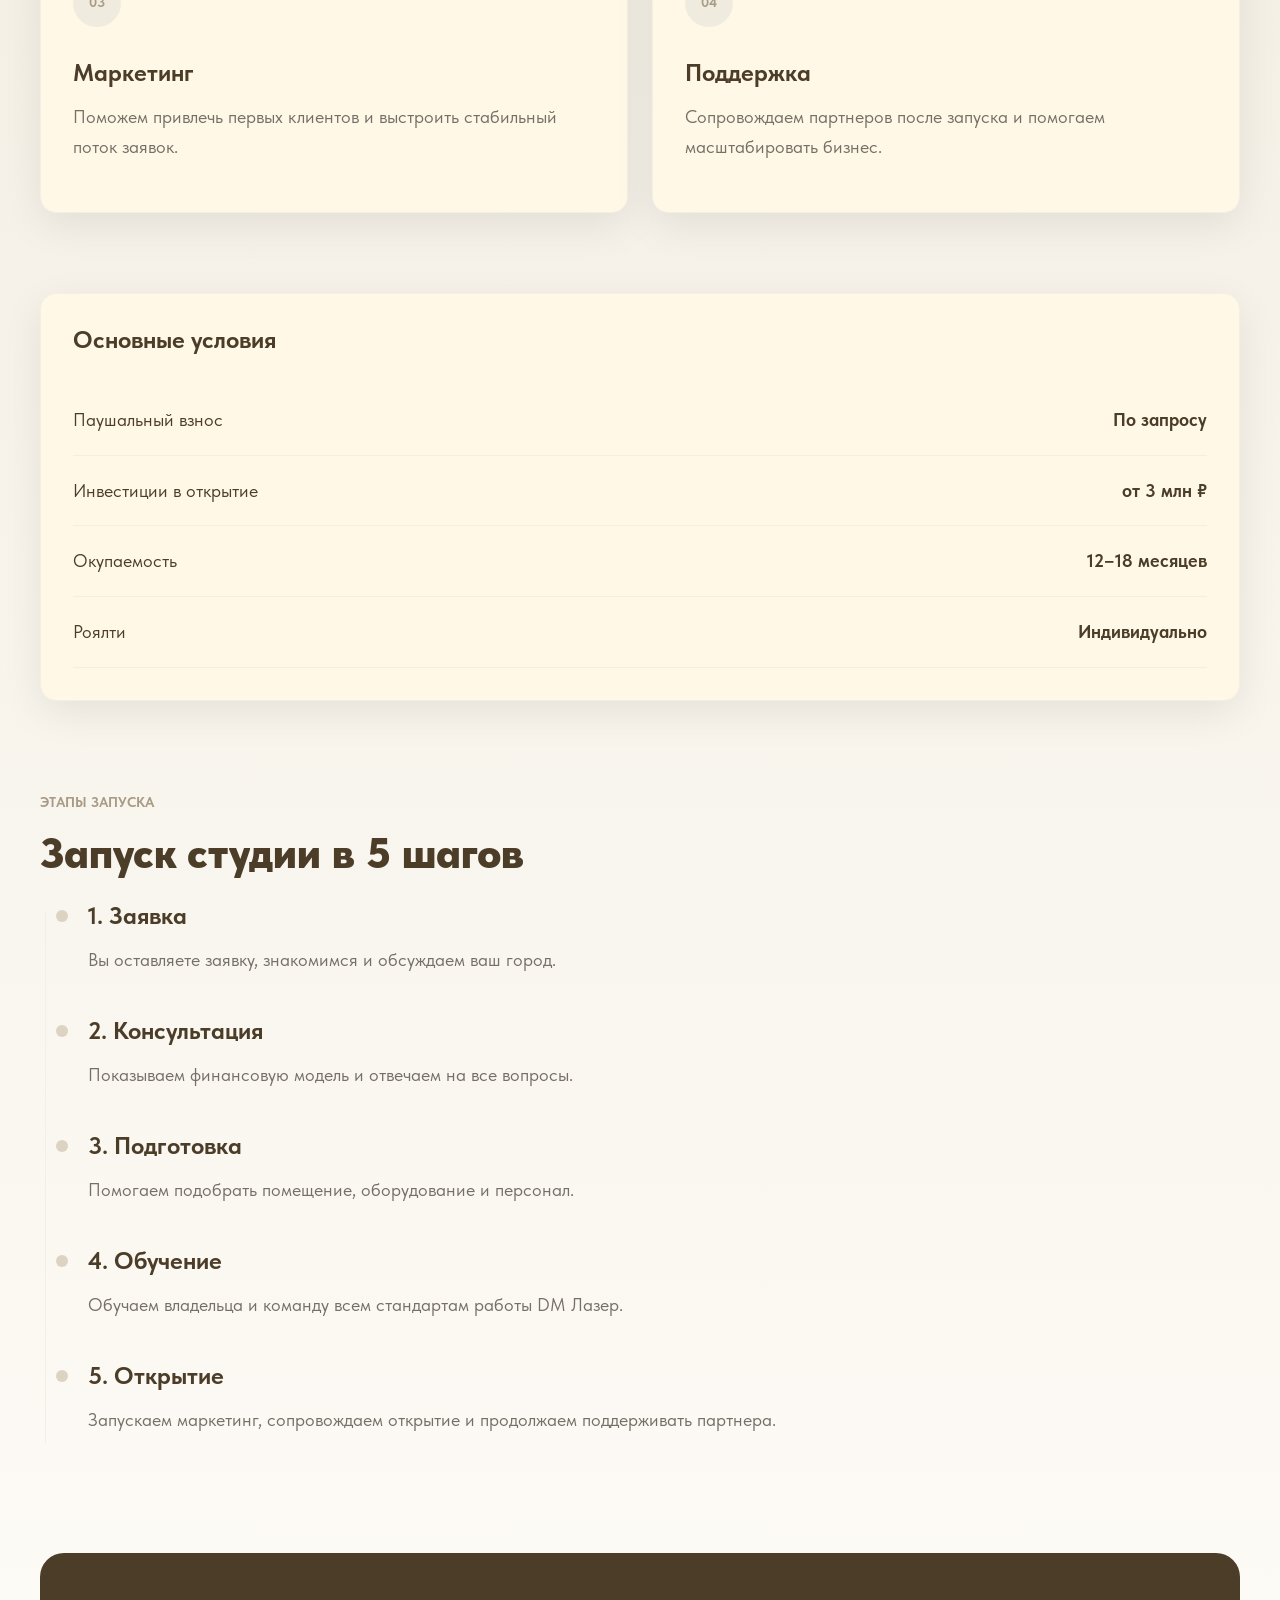
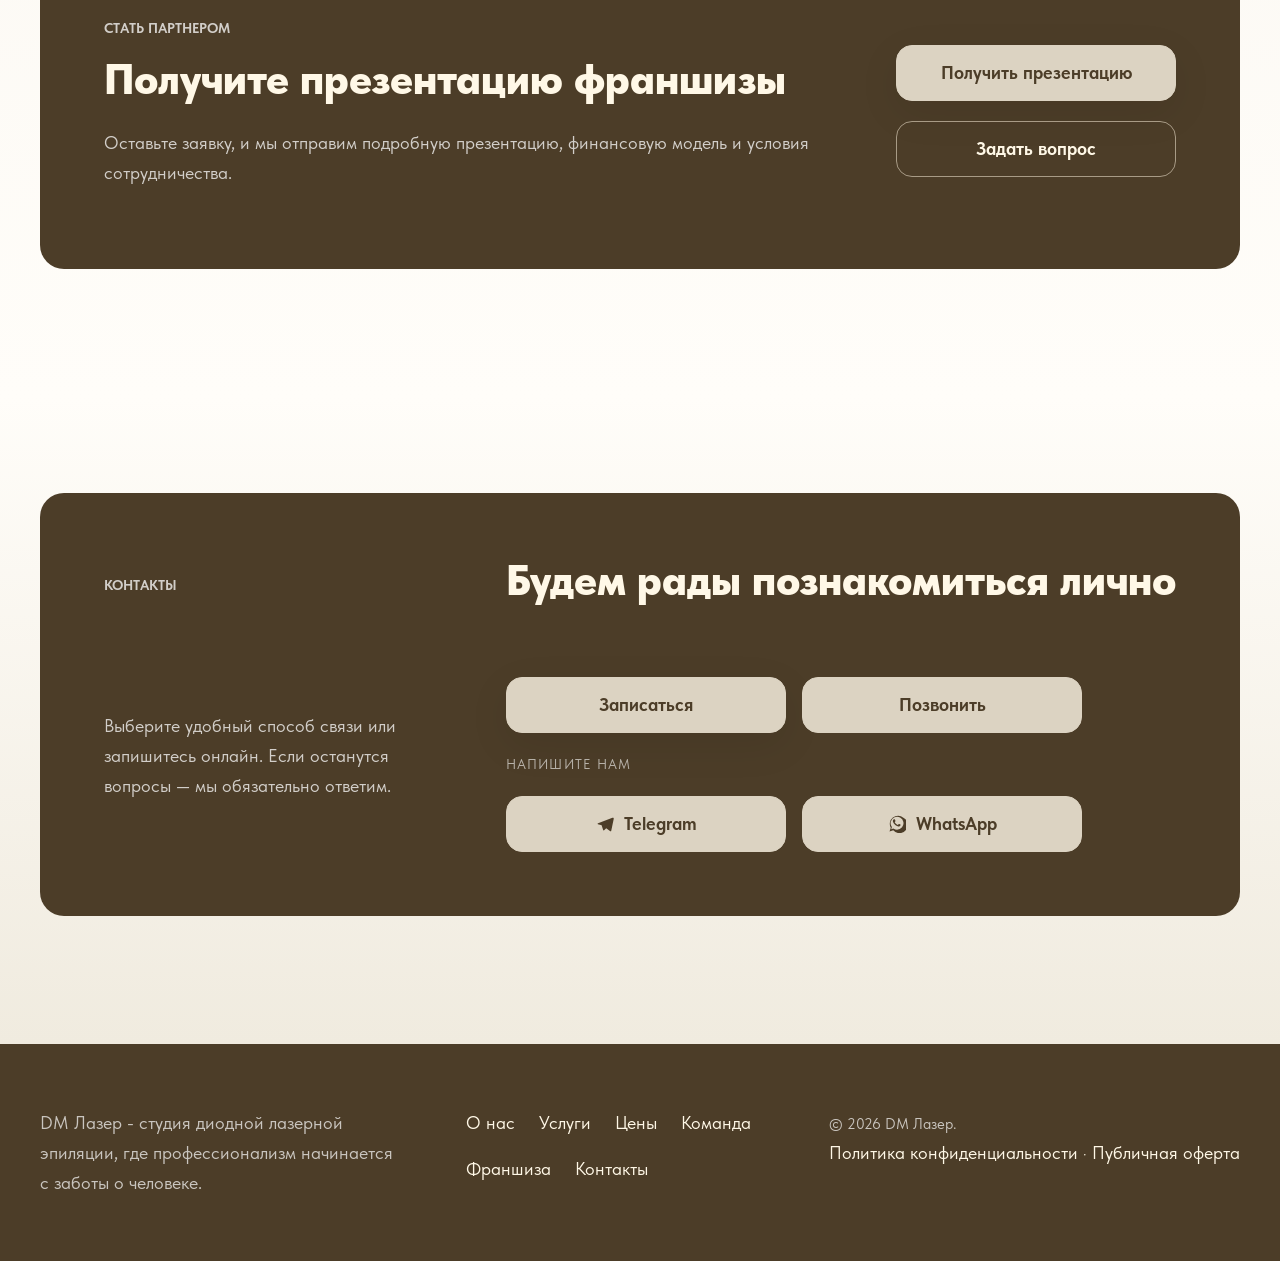
==== commit bd5c63c5: "Preserve hero vertical spacing at responsive widths" ====
--- a/index.html
+++ b/index.html
@@ -8,7 +8,7 @@
     <link rel="preconnect" href="https://fonts.googleapis.com">
     <link rel="preconnect" href="https://fonts.gstatic.com" crossorigin>
     <link href="https://fonts.googleapis.com/css2?family=Cinzel:wght@400;500;600;700;800;900&display=swap" rel="stylesheet">
-    <link rel="stylesheet" href="./styles.css?v=20261027-contact-buttons">
+    <link rel="stylesheet" href="./styles.css?v=20261027-hero-spacing">
     <!-- Yandex.Metrika counter -->
 <script type="text/javascript">
     (function(m,e,t,r,i,k,a){
--- a/styles.css
+++ b/styles.css
@@ -120,7 +120,7 @@
     width: 100%;
     max-width: var(--container);
     margin: 0 auto;
-    padding: 0 80px;
+    padding-inline: 80px;
 }
 
 .section {
@@ -1021,7 +1021,7 @@
 
 @media (max-width: 1280px) {
 .container {
-    padding: 0 40px;
+    padding-inline: 40px;
 }
 
   .card-grid {
@@ -1117,7 +1117,7 @@
   }
 
 .container {
-    padding: 0 24px;
+    padding-inline: 24px;
 }
 
   .section {
@@ -1211,7 +1211,7 @@
 
 @media (max-width: 480px) {
 .container {
-    padding: 0 16px;
+    padding-inline: 16px;
   }
 
   .hero__title {
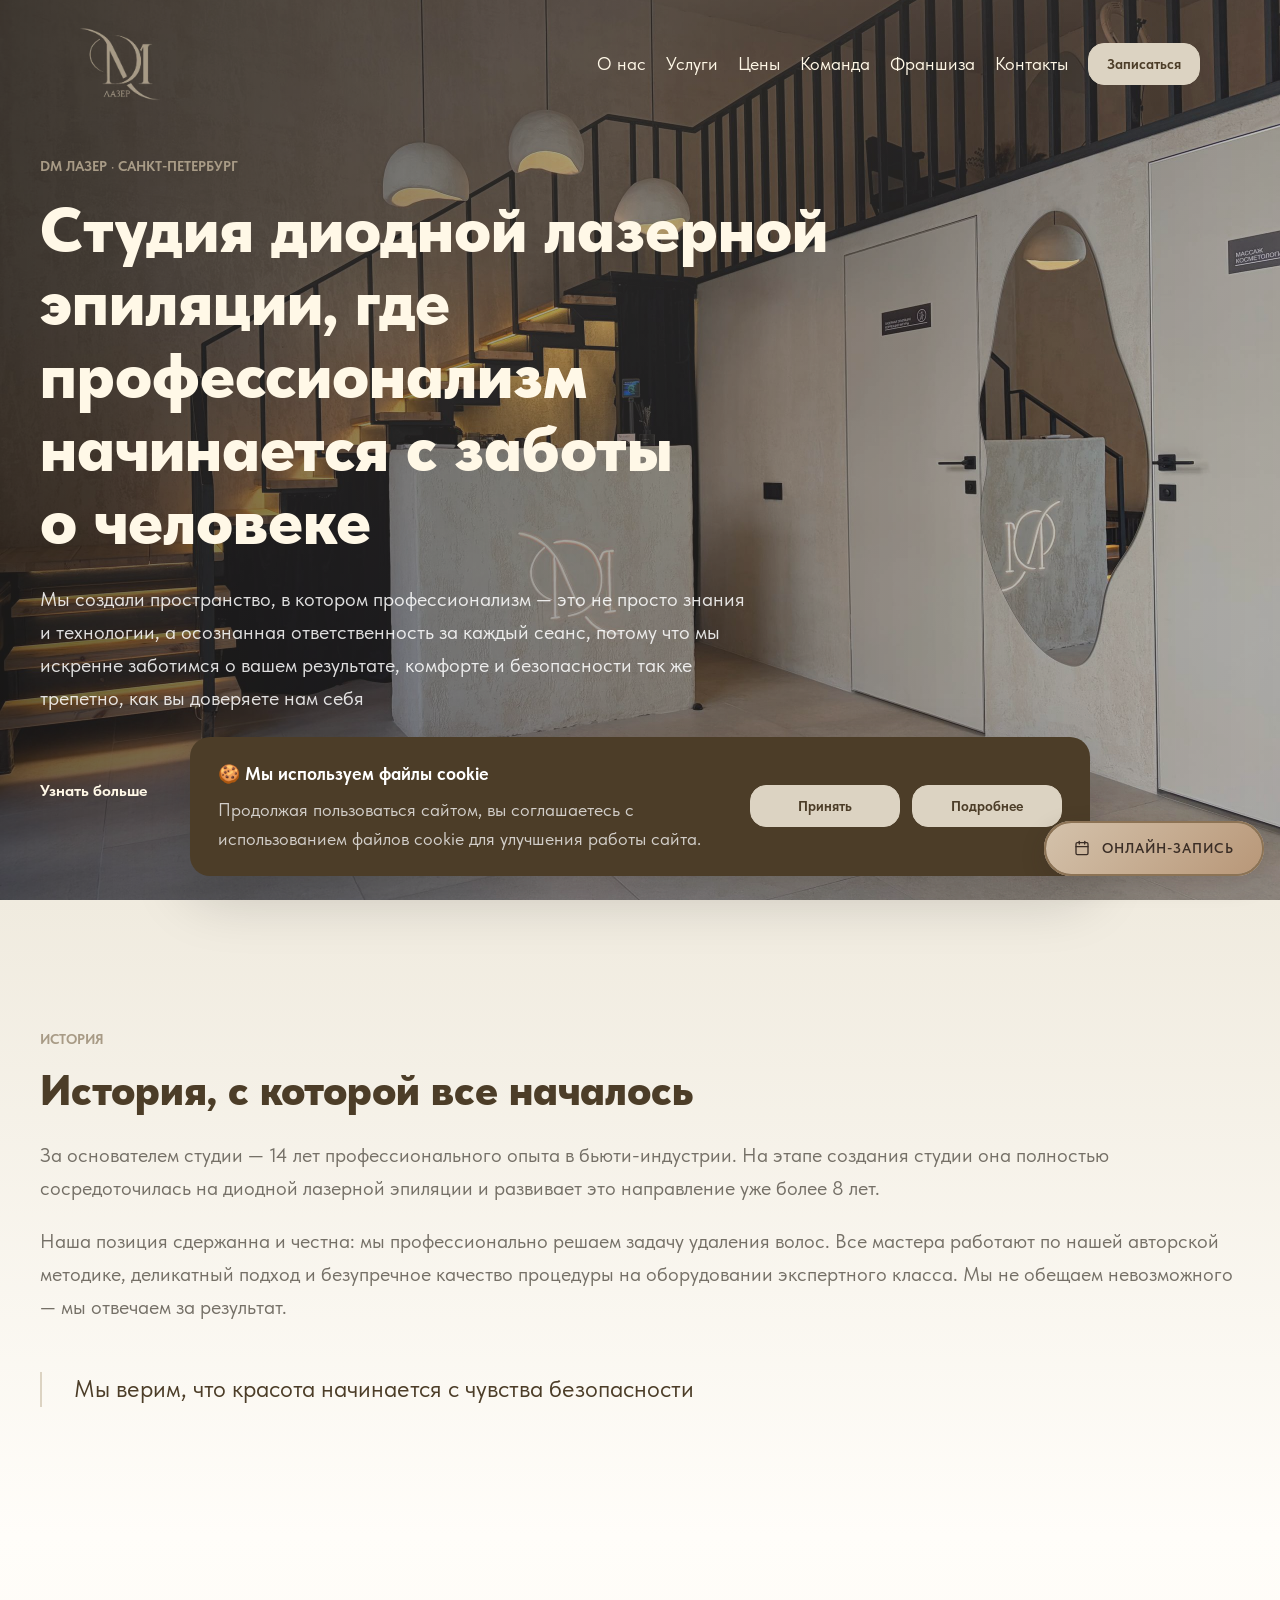
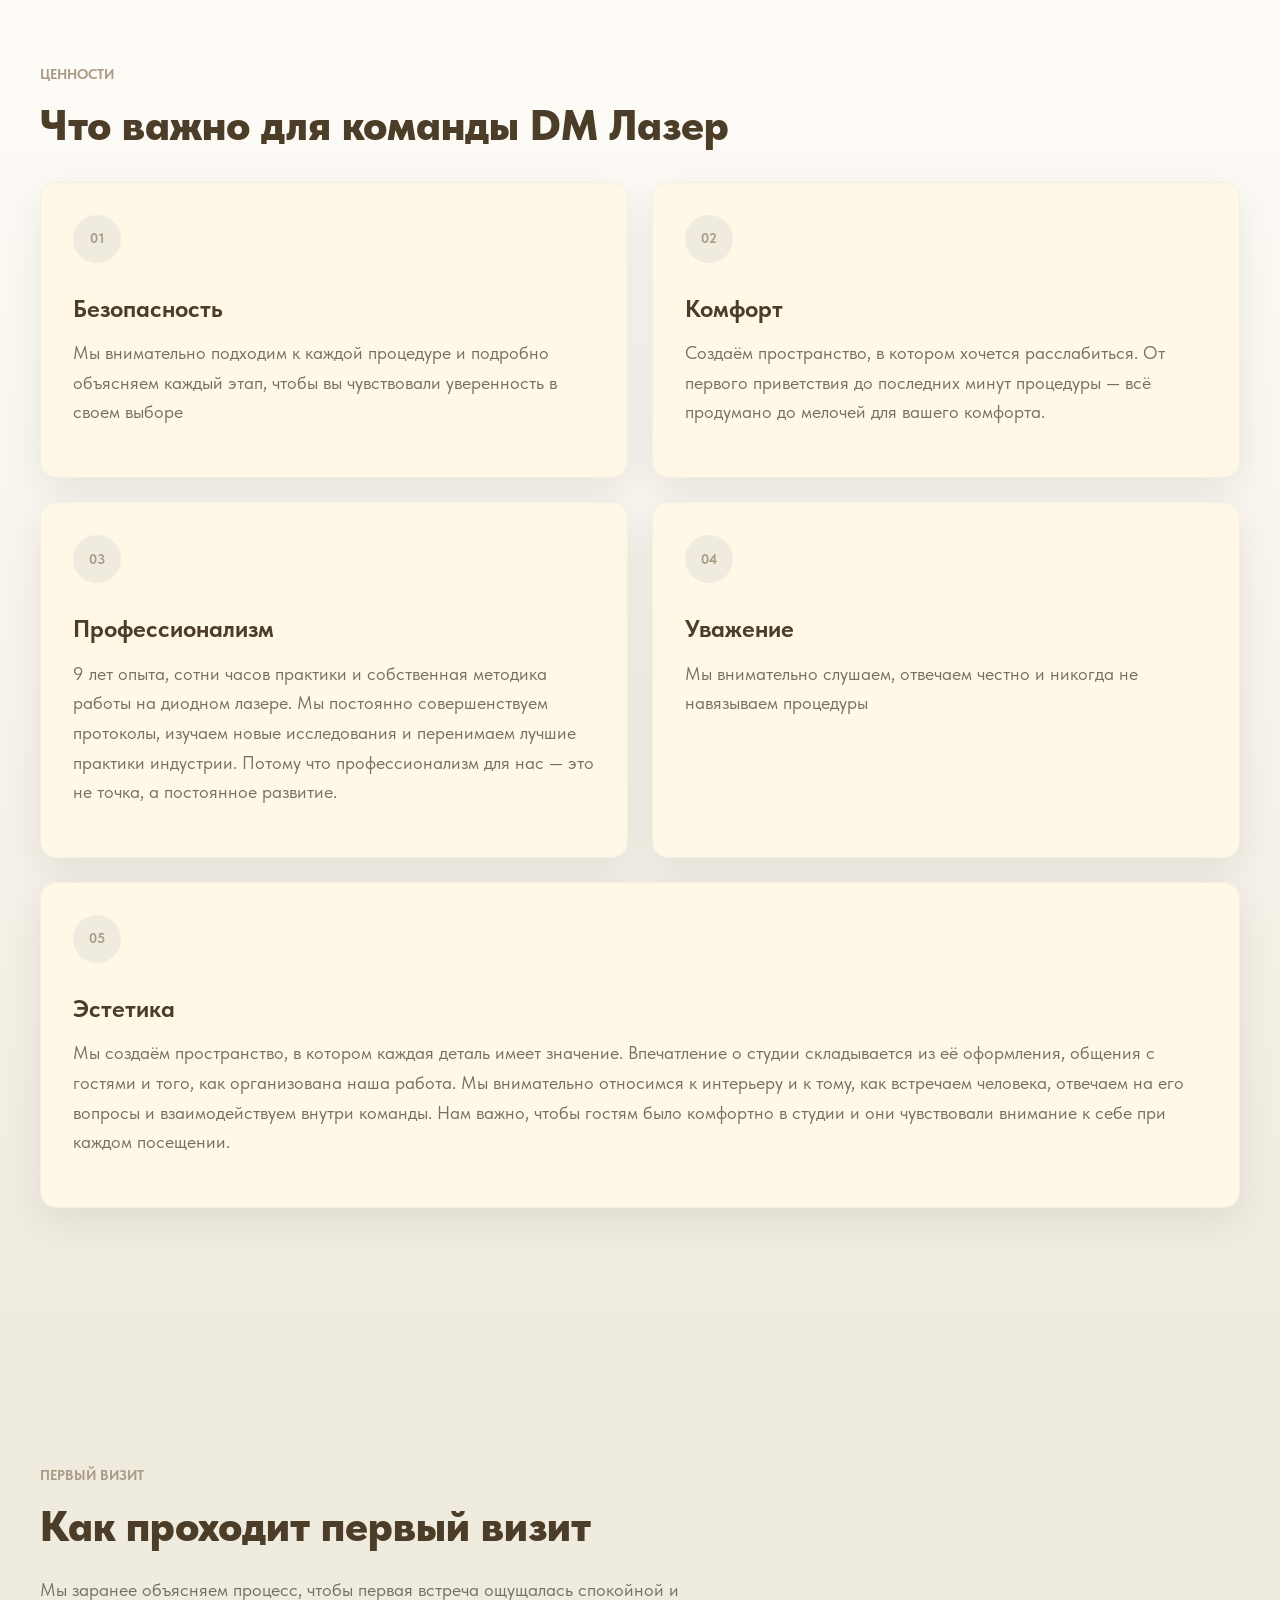
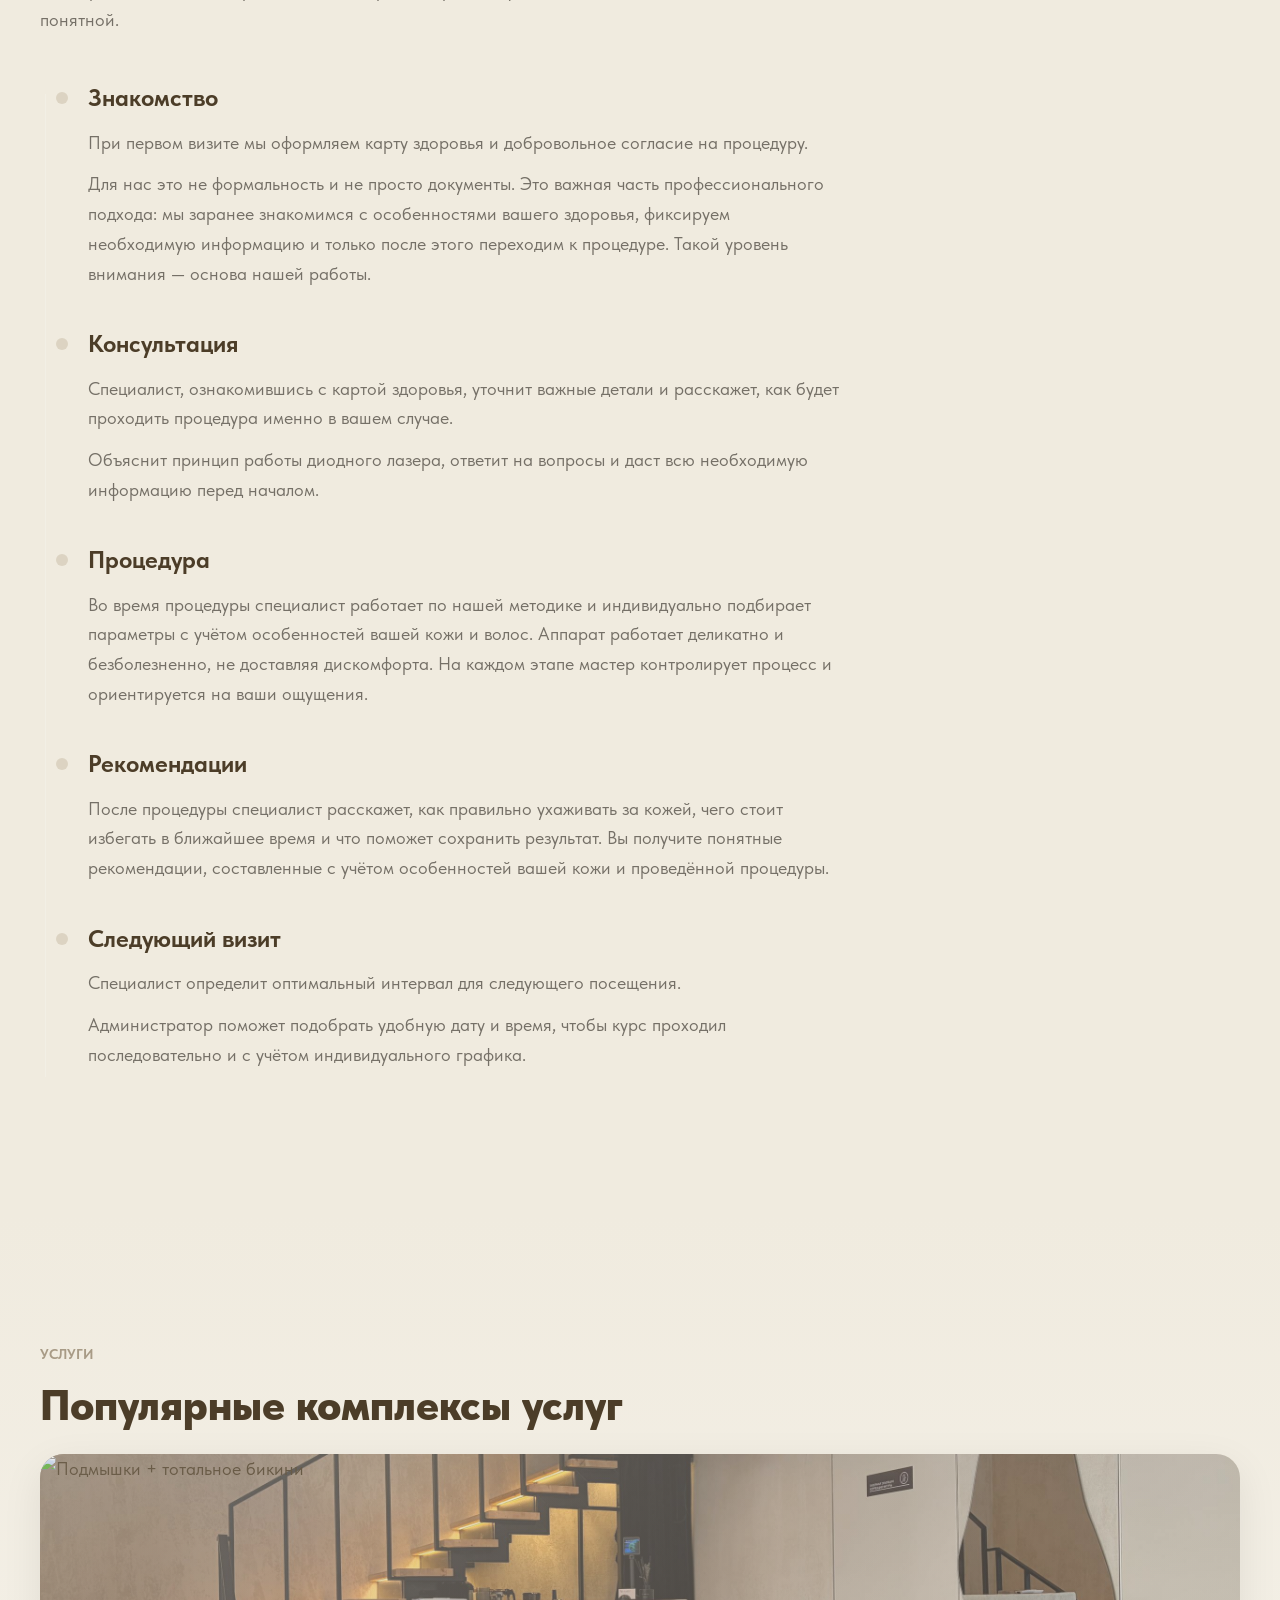
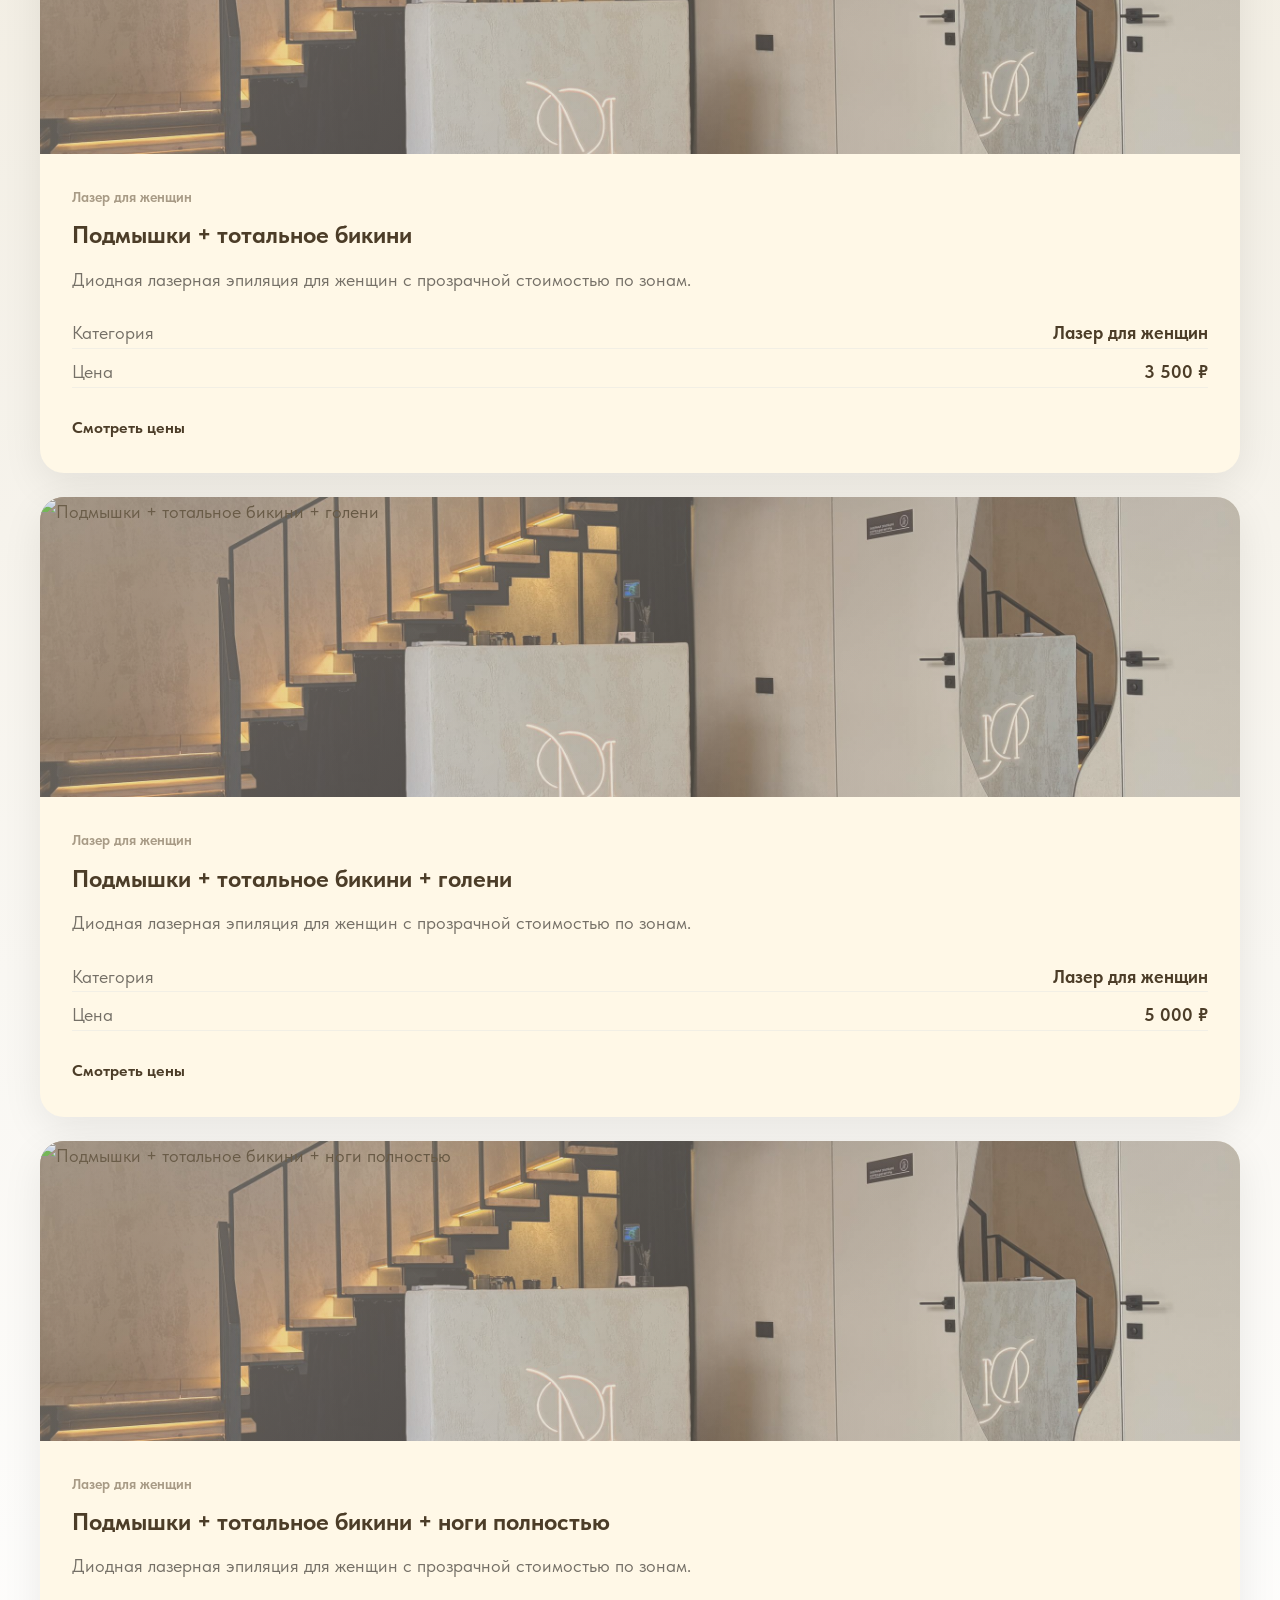
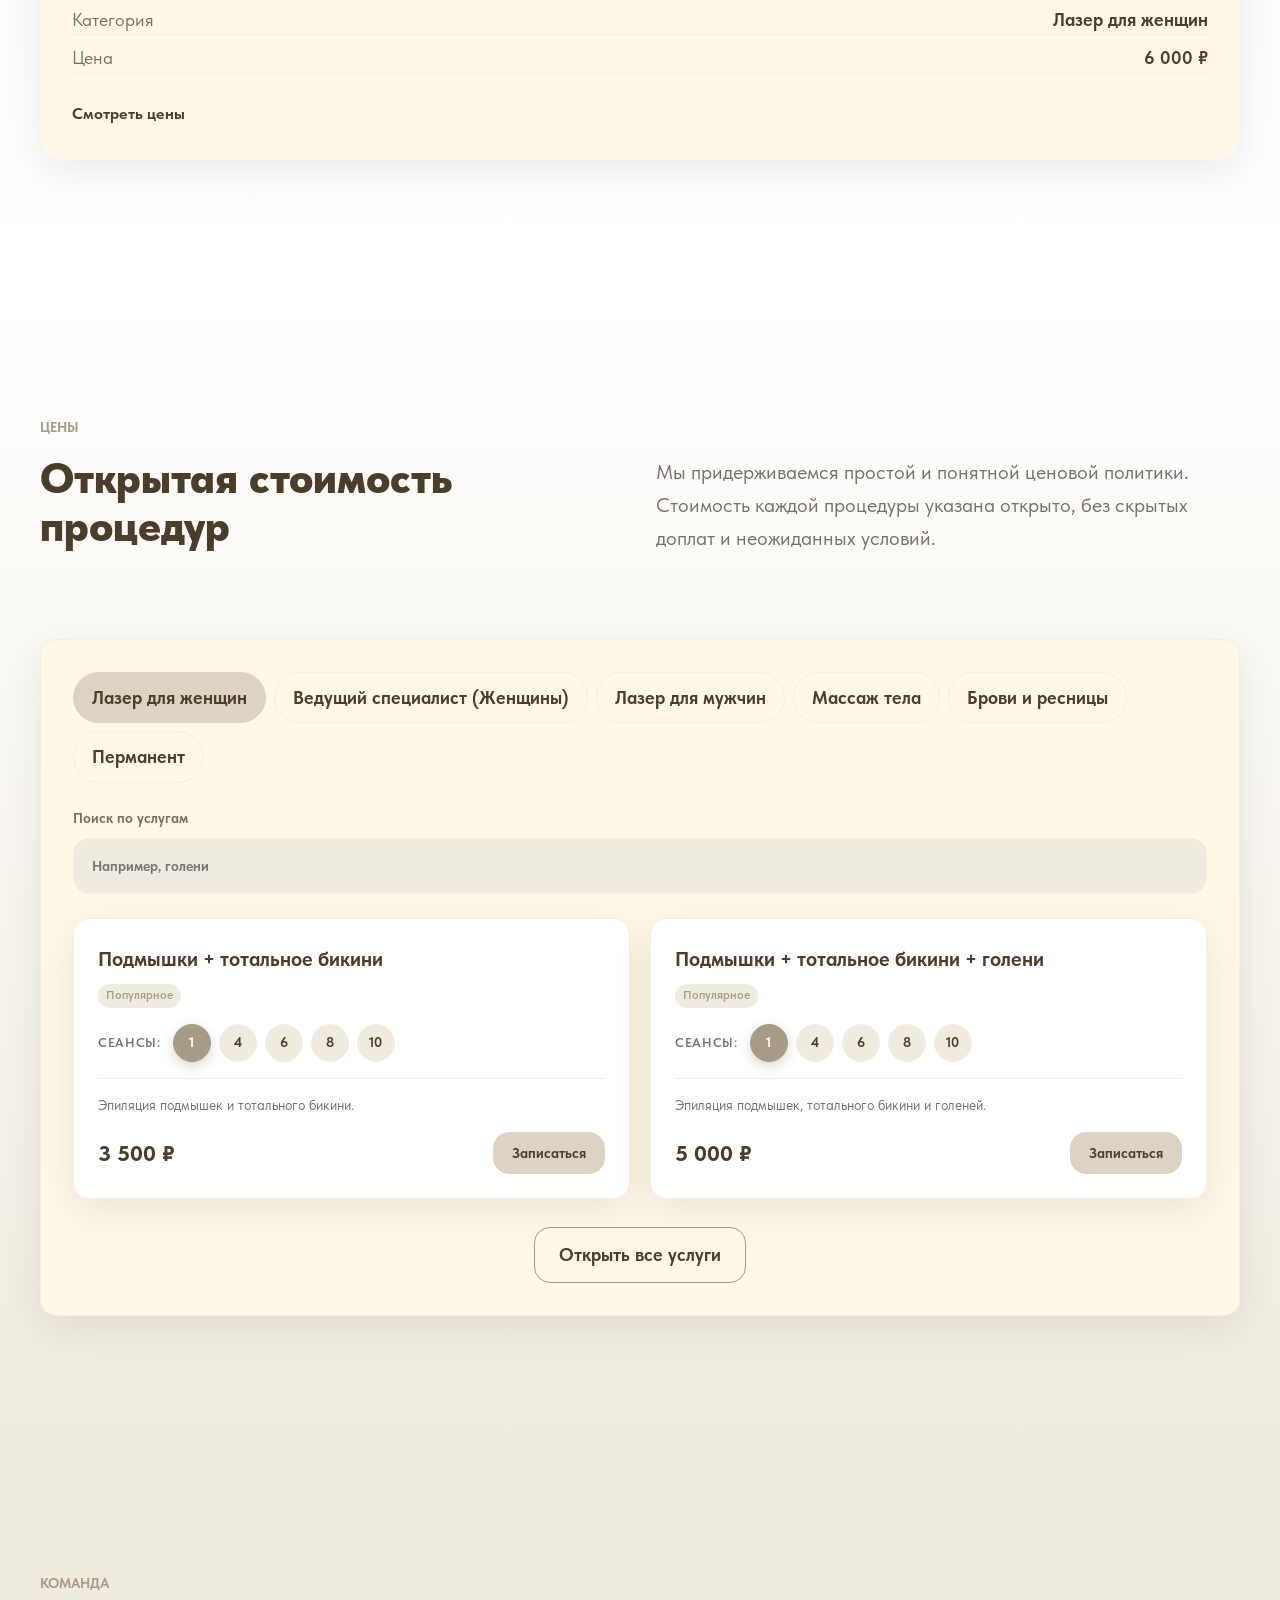
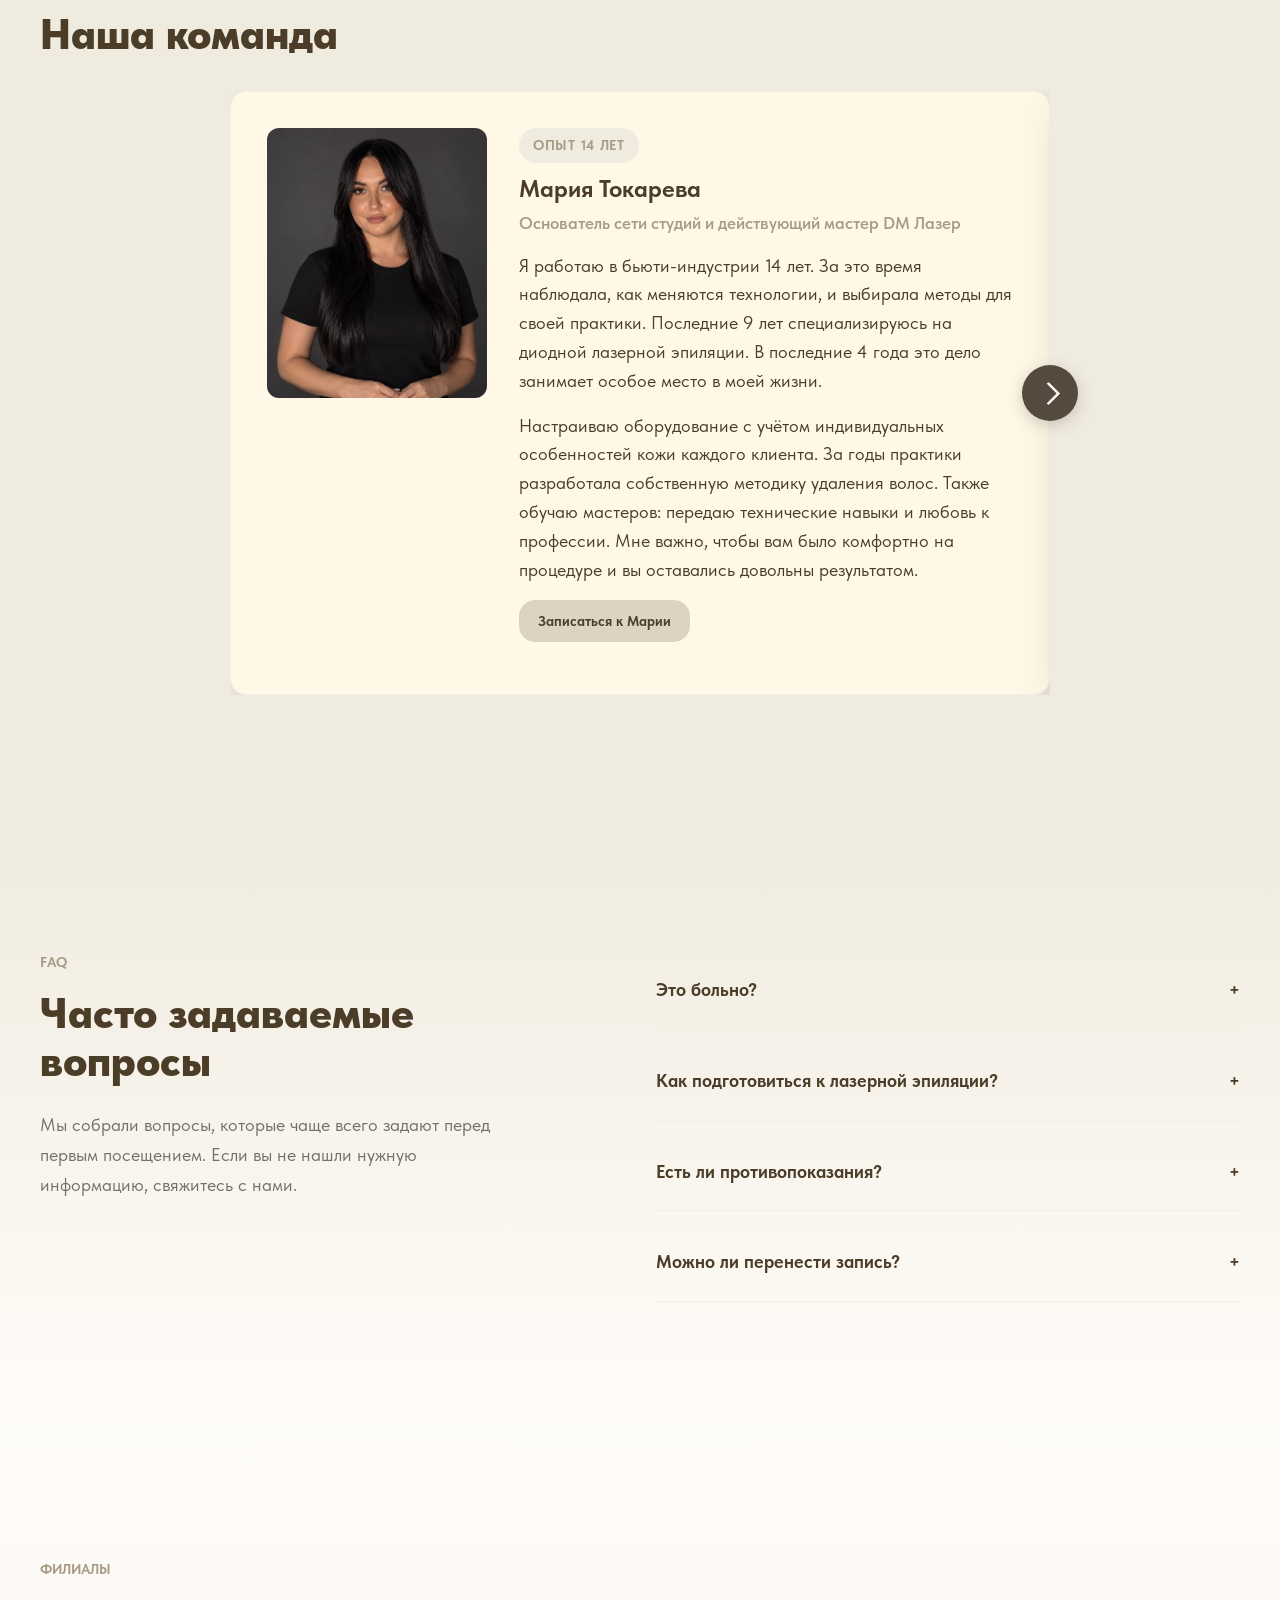
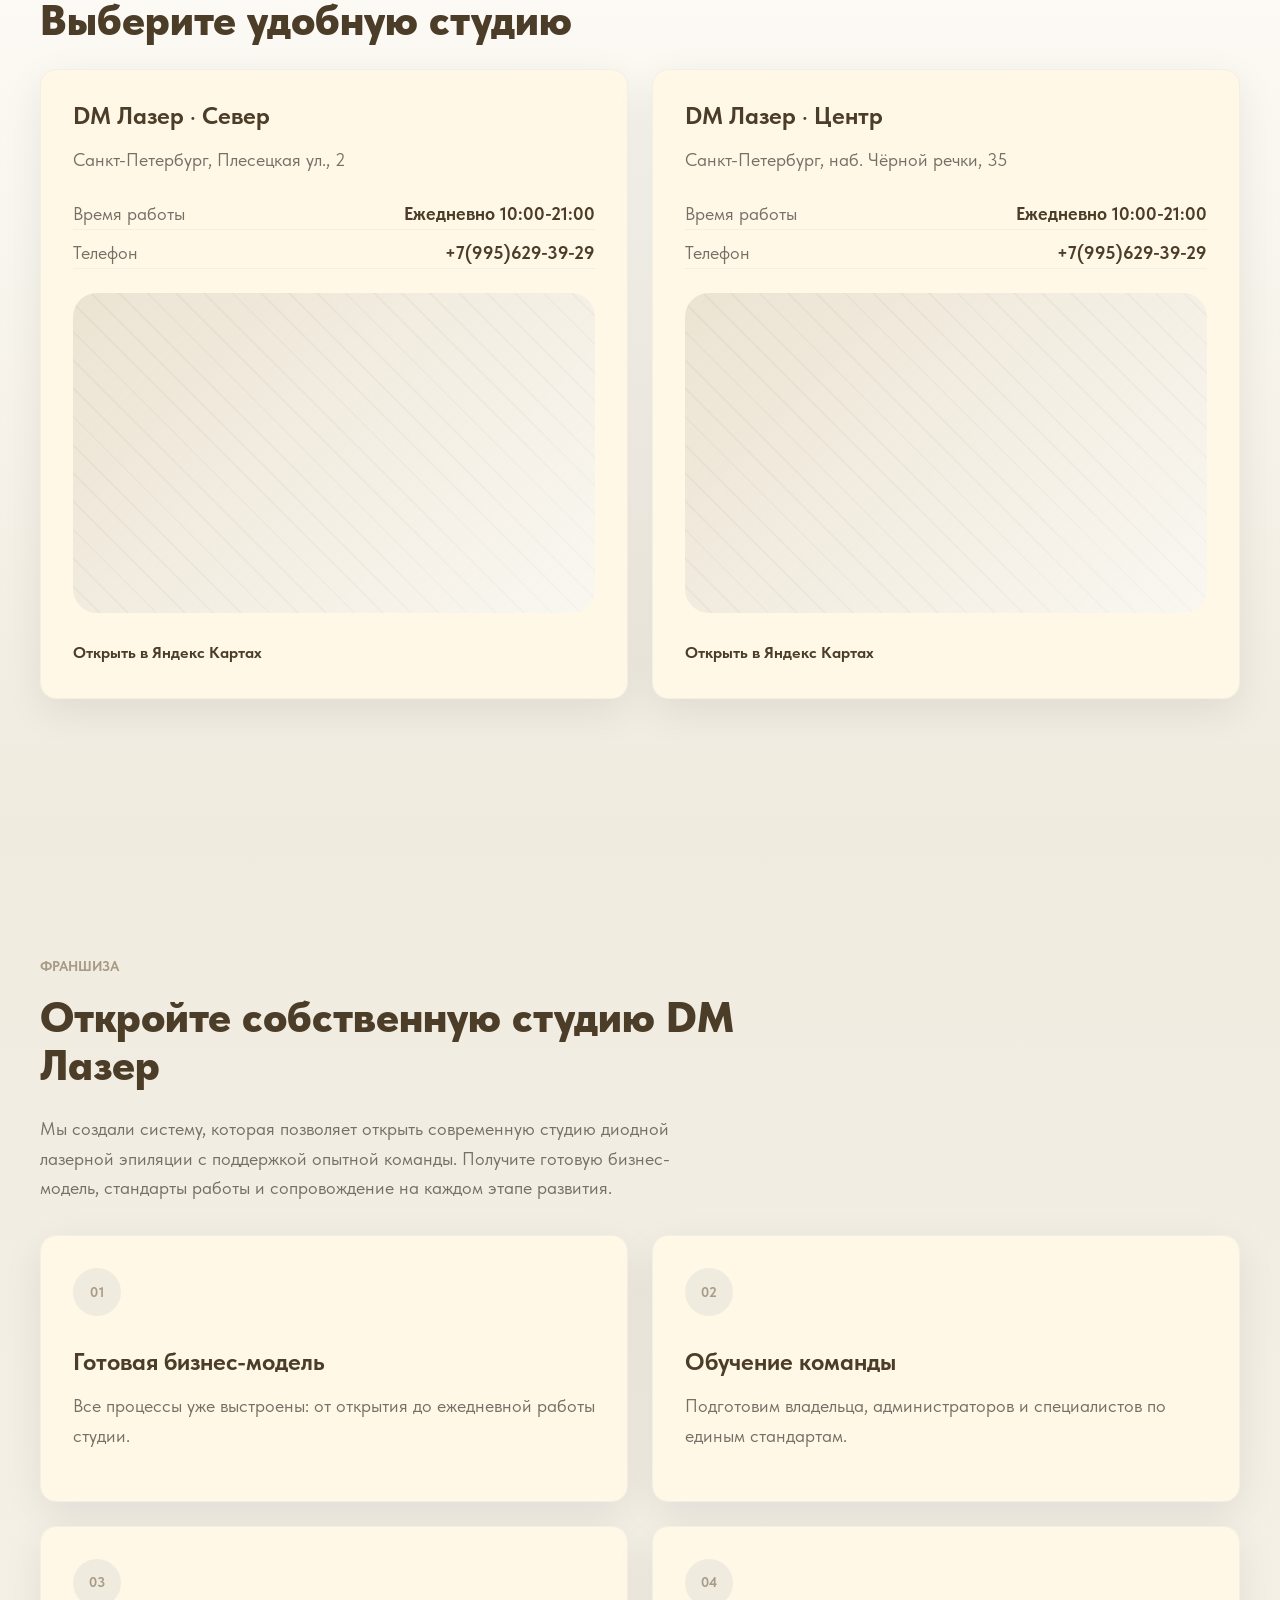
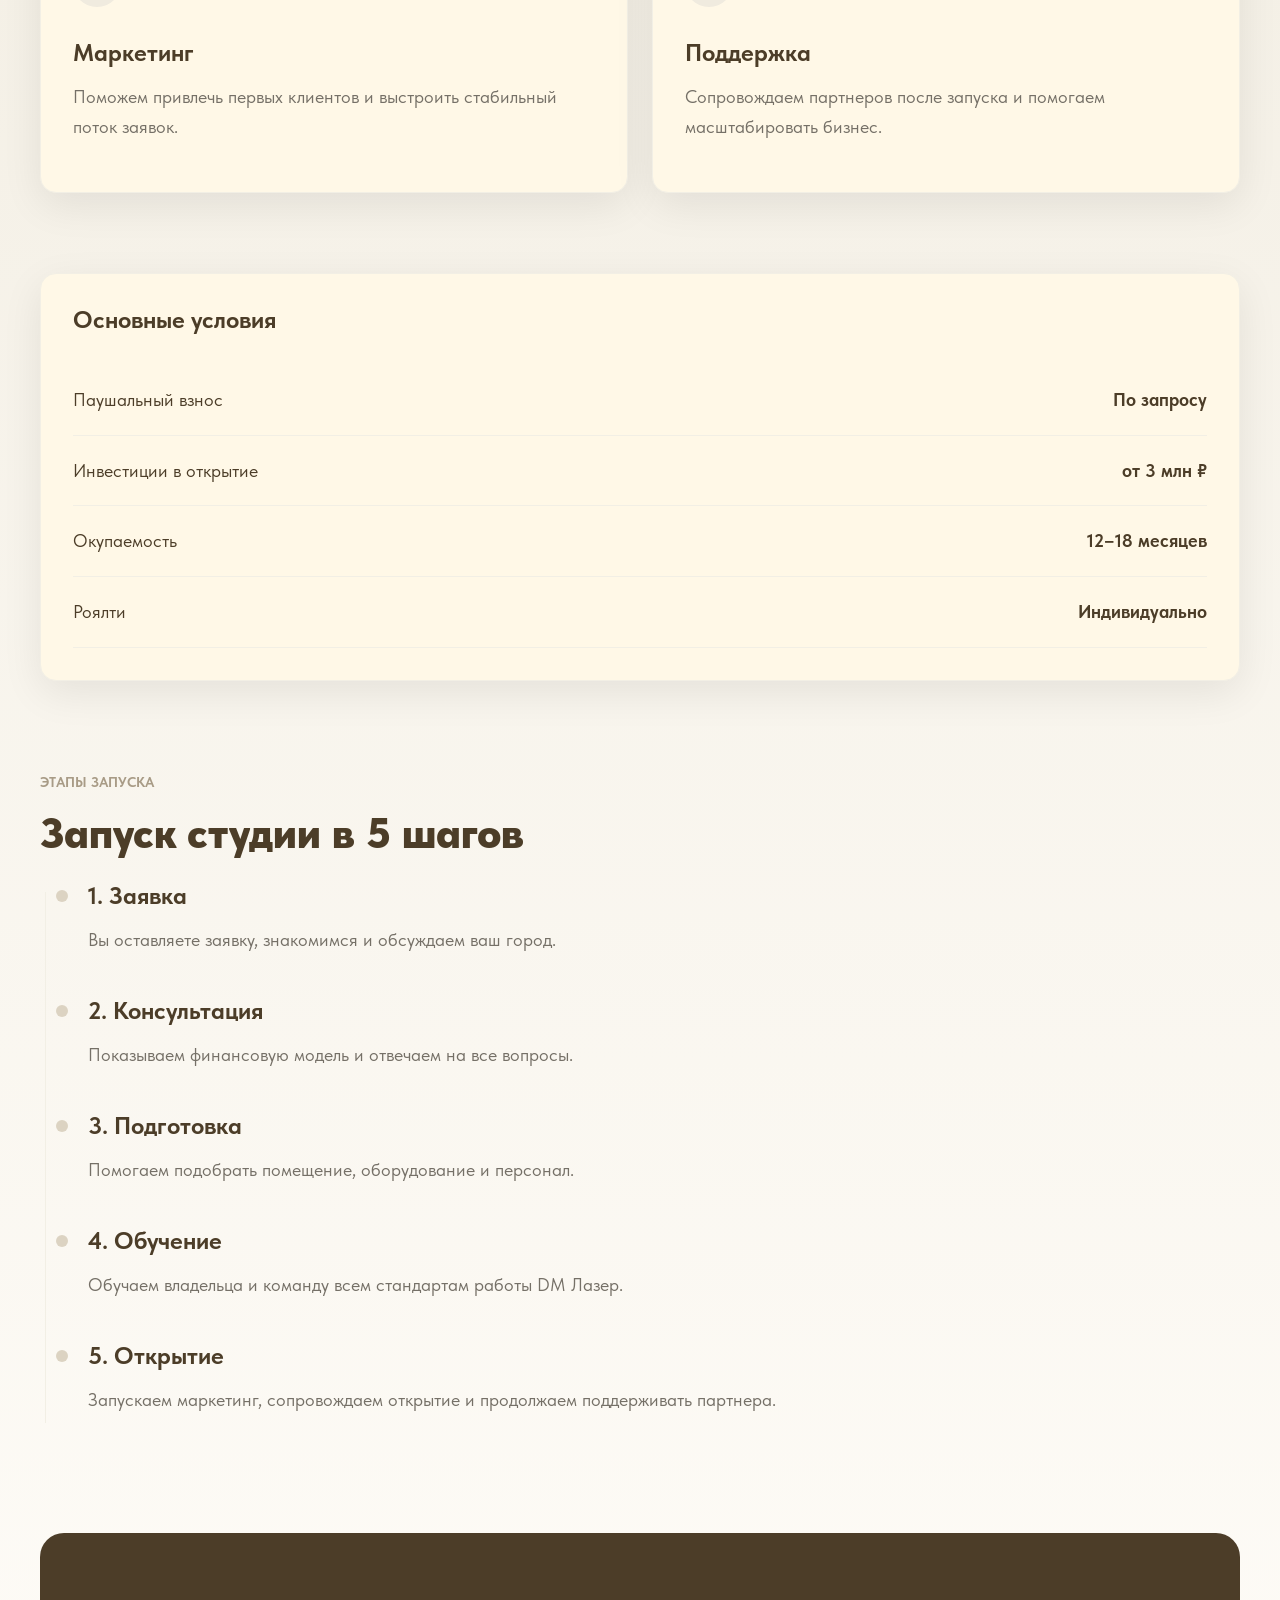
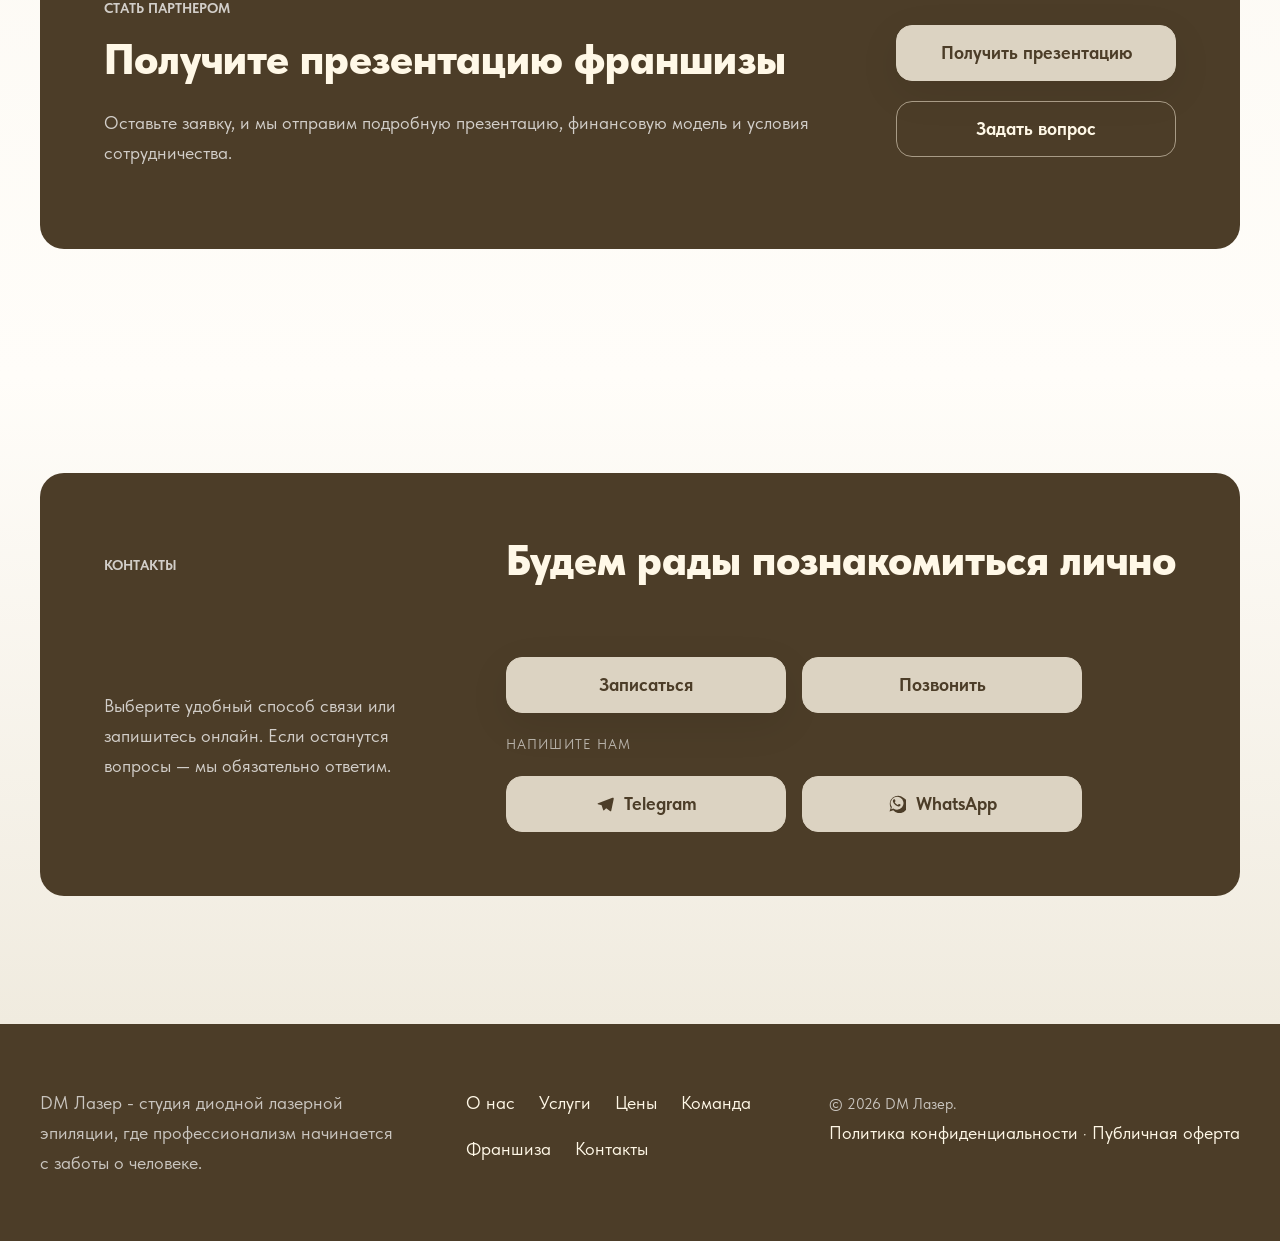
==== commit ab05b764: "Update studio story, add Kristina photo and hide final carousel arrow" ====
--- a/index.html
+++ b/index.html
@@ -8,20 +8,7 @@
     <link rel="preconnect" href="https://fonts.googleapis.com">
     <link rel="preconnect" href="https://fonts.gstatic.com" crossorigin>
     <link href="https://fonts.googleapis.com/css2?family=Cinzel:wght@400;500;600;700;800;900&display=swap" rel="stylesheet">
-    <link rel="stylesheet" href="./styles.css?v=20261027-hero-spacing">
-    <!-- Yandex.Metrika counter -->
-<script type="text/javascript">
-    (function(m,e,t,r,i,k,a){
-        m[i]=m[i]||function(){(m[i].a=m[i].a||[]).push(arguments)};
-        m[i].l=1*new Date();
-        for (var j = 0; j < document.scripts.length; j++) {if (document.scripts[j].src === r) { return; }}
-        k=e.createElement(t),a=e.getElementsByTagName(t)[0],k.async=1,k.src=r,a.parentNode.insertBefore(k,a)
-    })(window, document,'script','https://mc.yandex.ru/metrika/tag.js?id=111267892', 'ym');
-
-    ym(111267892, 'init', {ssr:true, webvisor:true, clickmap:true, ecommerce:"dataLayer", referrer: document.referrer, url: location.href, accurateTrackBounce:true, trackLinks:true});
-</script>
-<noscript><div><img src="https://mc.yandex.ru/watch/111267892" style="position:absolute; left:-9999px;" alt="" /></div></noscript>
-<!-- /Yandex.Metrika counter -->
+    <link rel="stylesheet" href="./styles.css?v=20261029-team-story">
   </head>
   <body>
     <a class="skip-link" href="#main">К основному содержанию</a>
@@ -70,9 +57,8 @@
             <h2 id="story-title">История, с которой все началось</h2>
           </div>
           <div class="story__body reveal">
-            <p>DM Лазер появился не как очередная студия диодной лазерной эпиляции. Он появился из желания изменить отношение к людям.</p>
-            <p>До открытия собственного салона основательница более пяти лет работала мастером лазерной эпиляции. За это время она видела, насколько сильно атмосфера внутри компании влияет и на сотрудников, и на клиентов.</p>
-            <p>Когда специалист чувствует уважение и поддержку, он работает увереннее. Когда клиент чувствует спокойствие и безопасность, процедура становится значительно комфортнее.</p>
+            <p>За основателем студии — 14 лет профессионального опыта в бьюти-индустрии. На этапе создания студии она полностью сосредоточилась на диодной лазерной эпиляции и развивает это направление уже более 8 лет.</p>
+            <p>Наша позиция сдержанна и честна: мы профессионально решаем задачу удаления волос. Все мастера работают по нашей авторской методике, деликатный подход и безупречное качество процедуры на оборудовании экспертного класса. Мы не обещаем невозможного — мы отвечаем за результат.</p>
             <blockquote>Мы верим, что красота начинается с чувства безопасности</blockquote>
           </div>
         </div>
@@ -281,7 +267,7 @@
                 </div>
                 <div class="team-card__content">
                   <span class="team-card__badge">Опыт более 5 лет</span>
-                  <h3 class="team-card__name">Ольга Акопян</h3>
+                  <h3 class="team-card__name">Ольга Николаева</h3>
                   <p class="team-card__role">Косметолог-эстетист с медицинским образованием</p>
 
                   <p class="team-card__intro">
@@ -357,7 +343,7 @@
               <!-- 7. Кристина Болдина -->
               <article class="team-card reveal">
                 <div class="team-card__image">
-                  <img src="" alt="Кристина Болдина — мастер по оформлению бровей" loading="lazy">
+                  <img src="kristina-boldina.jpg" alt="Кристина Болдина — мастер по оформлению бровей" loading="lazy">
                 </div>
                 <div class="team-card__content">
                   <span class="team-card__badge">Опыт 4 года</span>
@@ -650,7 +636,7 @@
       <div class="lightbox__image"><span data-lightbox-title></span></div>
     </div>
 
-    <script type="module" src="./main.js?v=20261027-team-arrow"></script>
+    <script type="module" src="./main.js?v=20261029-team-story"></script>
     <script src="https://api-maps.yandex.ru/2.1/?apikey=5a5f6cbd-55b8-4bbe-a196-dace321bd95c&lang=ru_RU"></script>
     <script src="maps.js"></script>
     <div class="cookie-banner" id="cookieBanner">
--- a/styles.css
+++ b/styles.css
@@ -1058,6 +1058,7 @@
     background: rgba(248, 247, 245, .96);
     color: var(--color-text);
     box-shadow: var(--shadow-soft);
+    visibility: hidden;
     opacity: 0;
     pointer-events: none;
     transform: translateY(-12px);
@@ -1065,6 +1066,7 @@
   }
 
   .site-header__nav.is-open {
+    visibility: visible;
     opacity: 1;
     pointer-events: auto;
     transform: translateY(0);
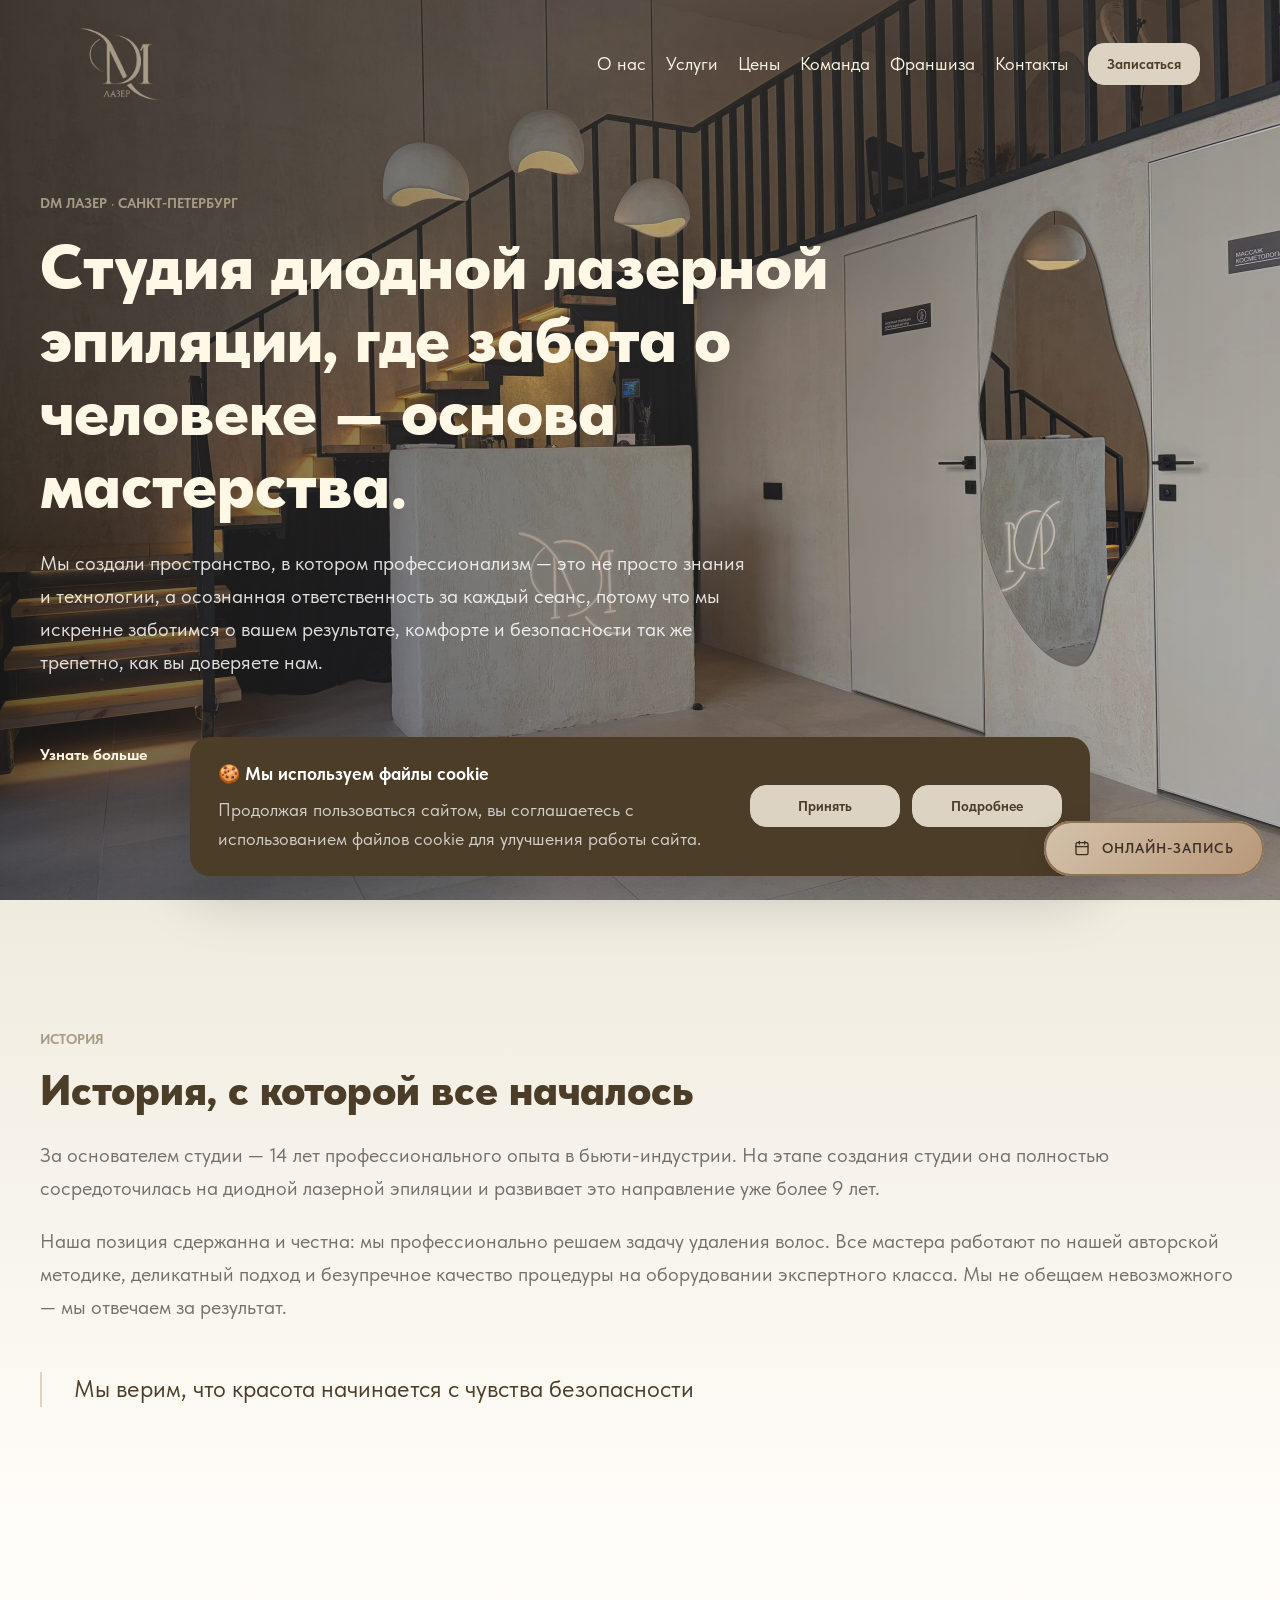
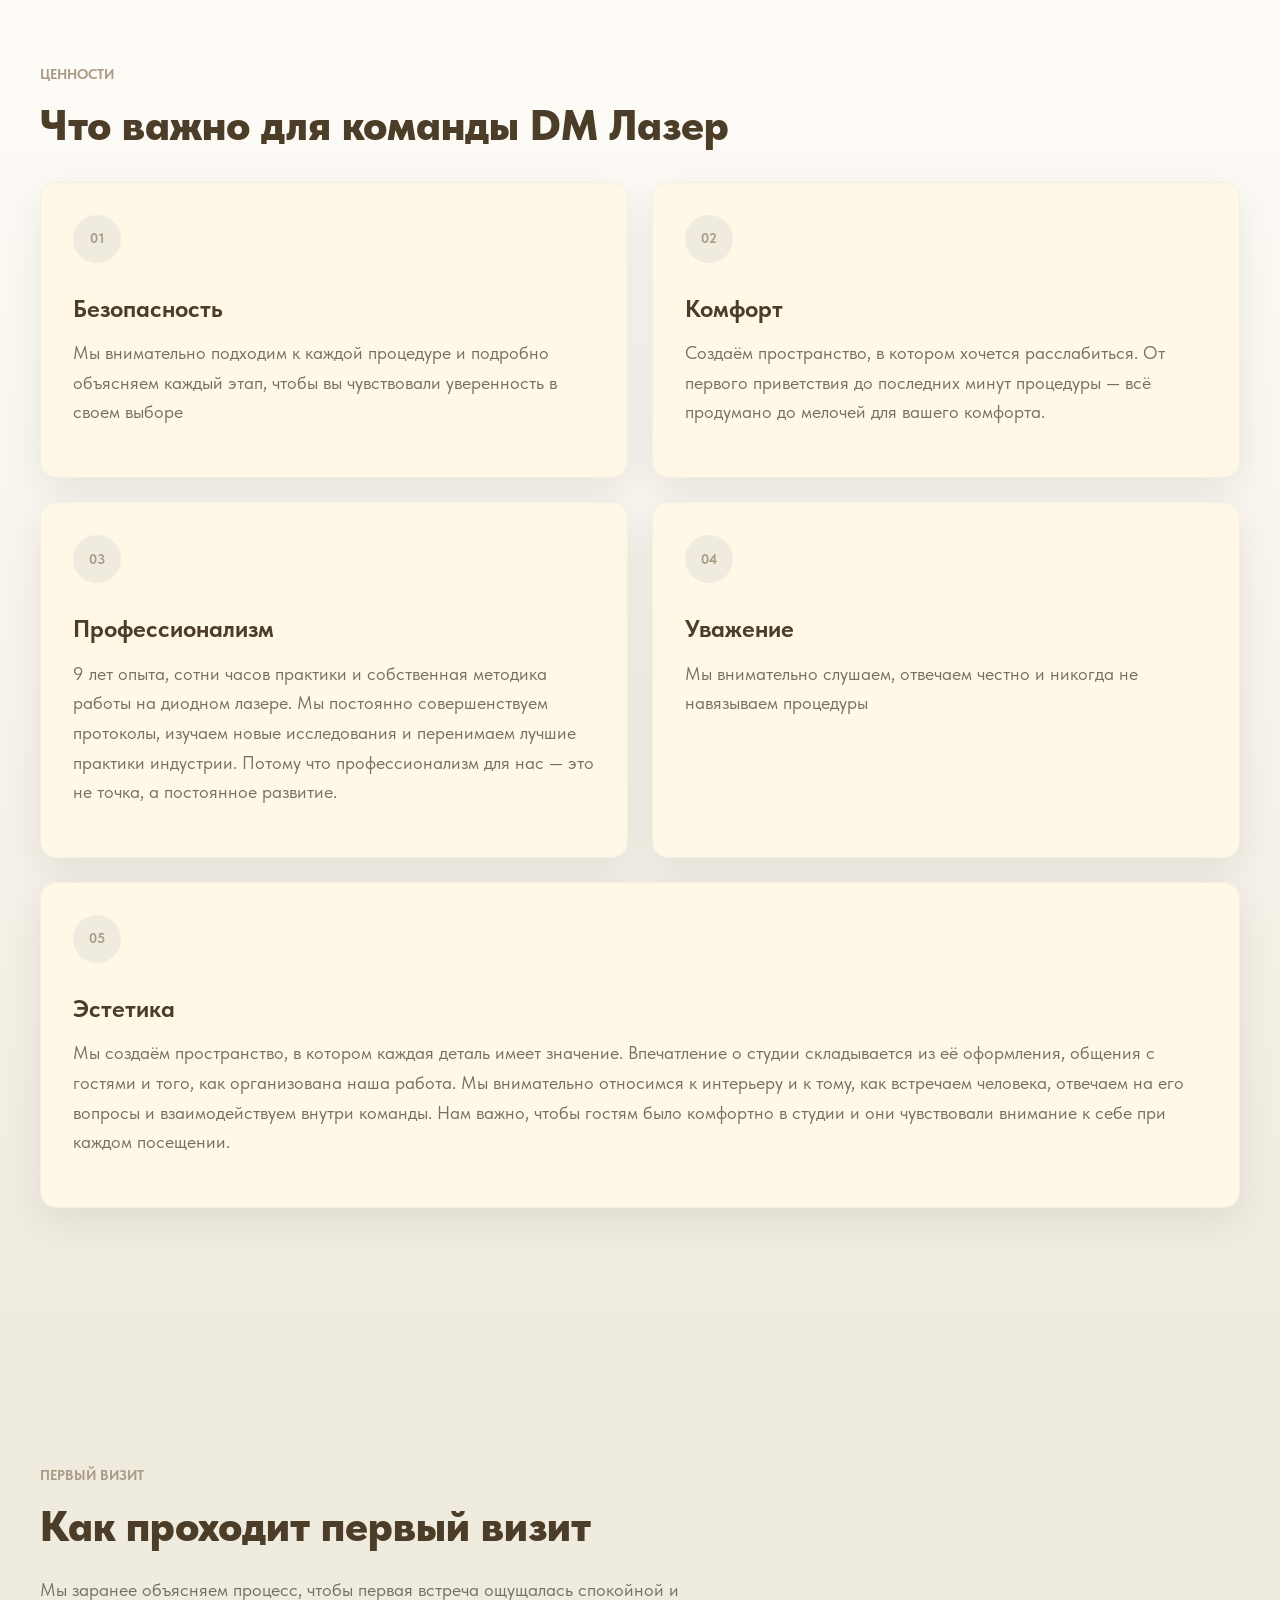
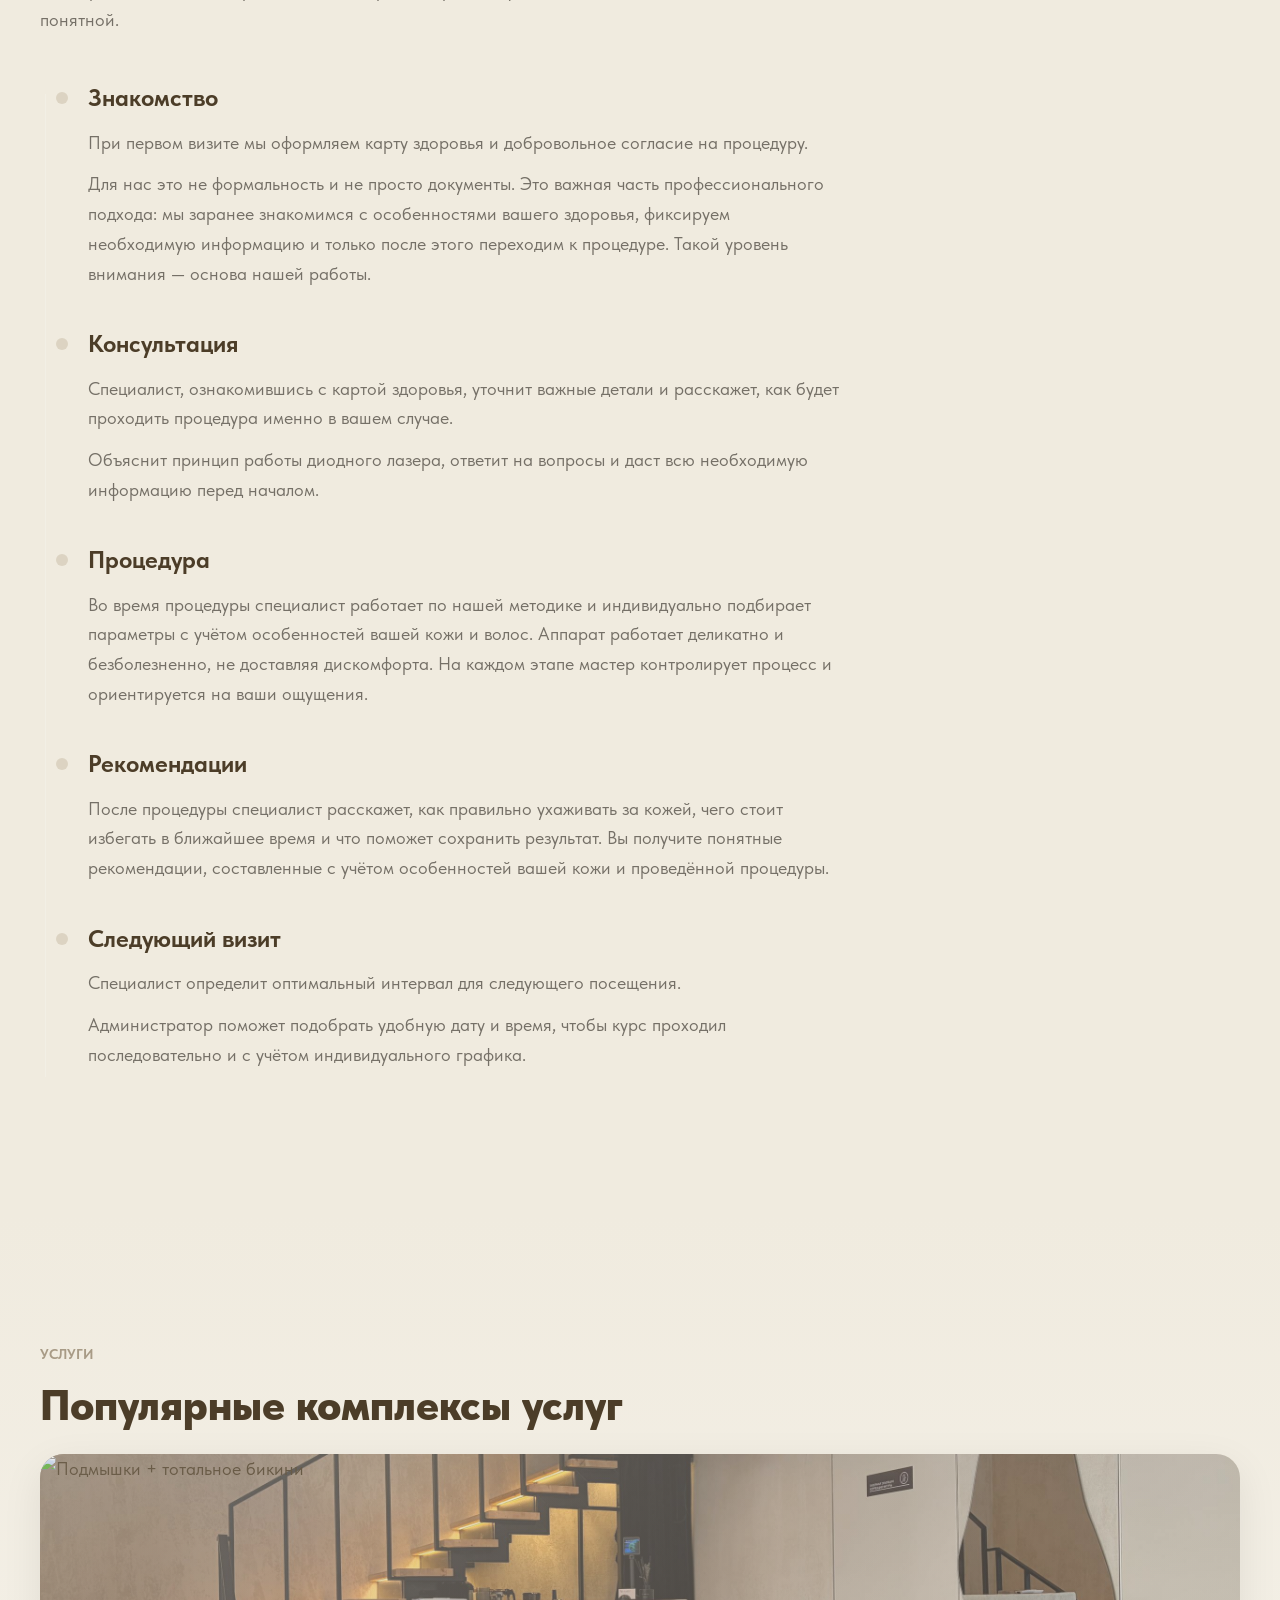
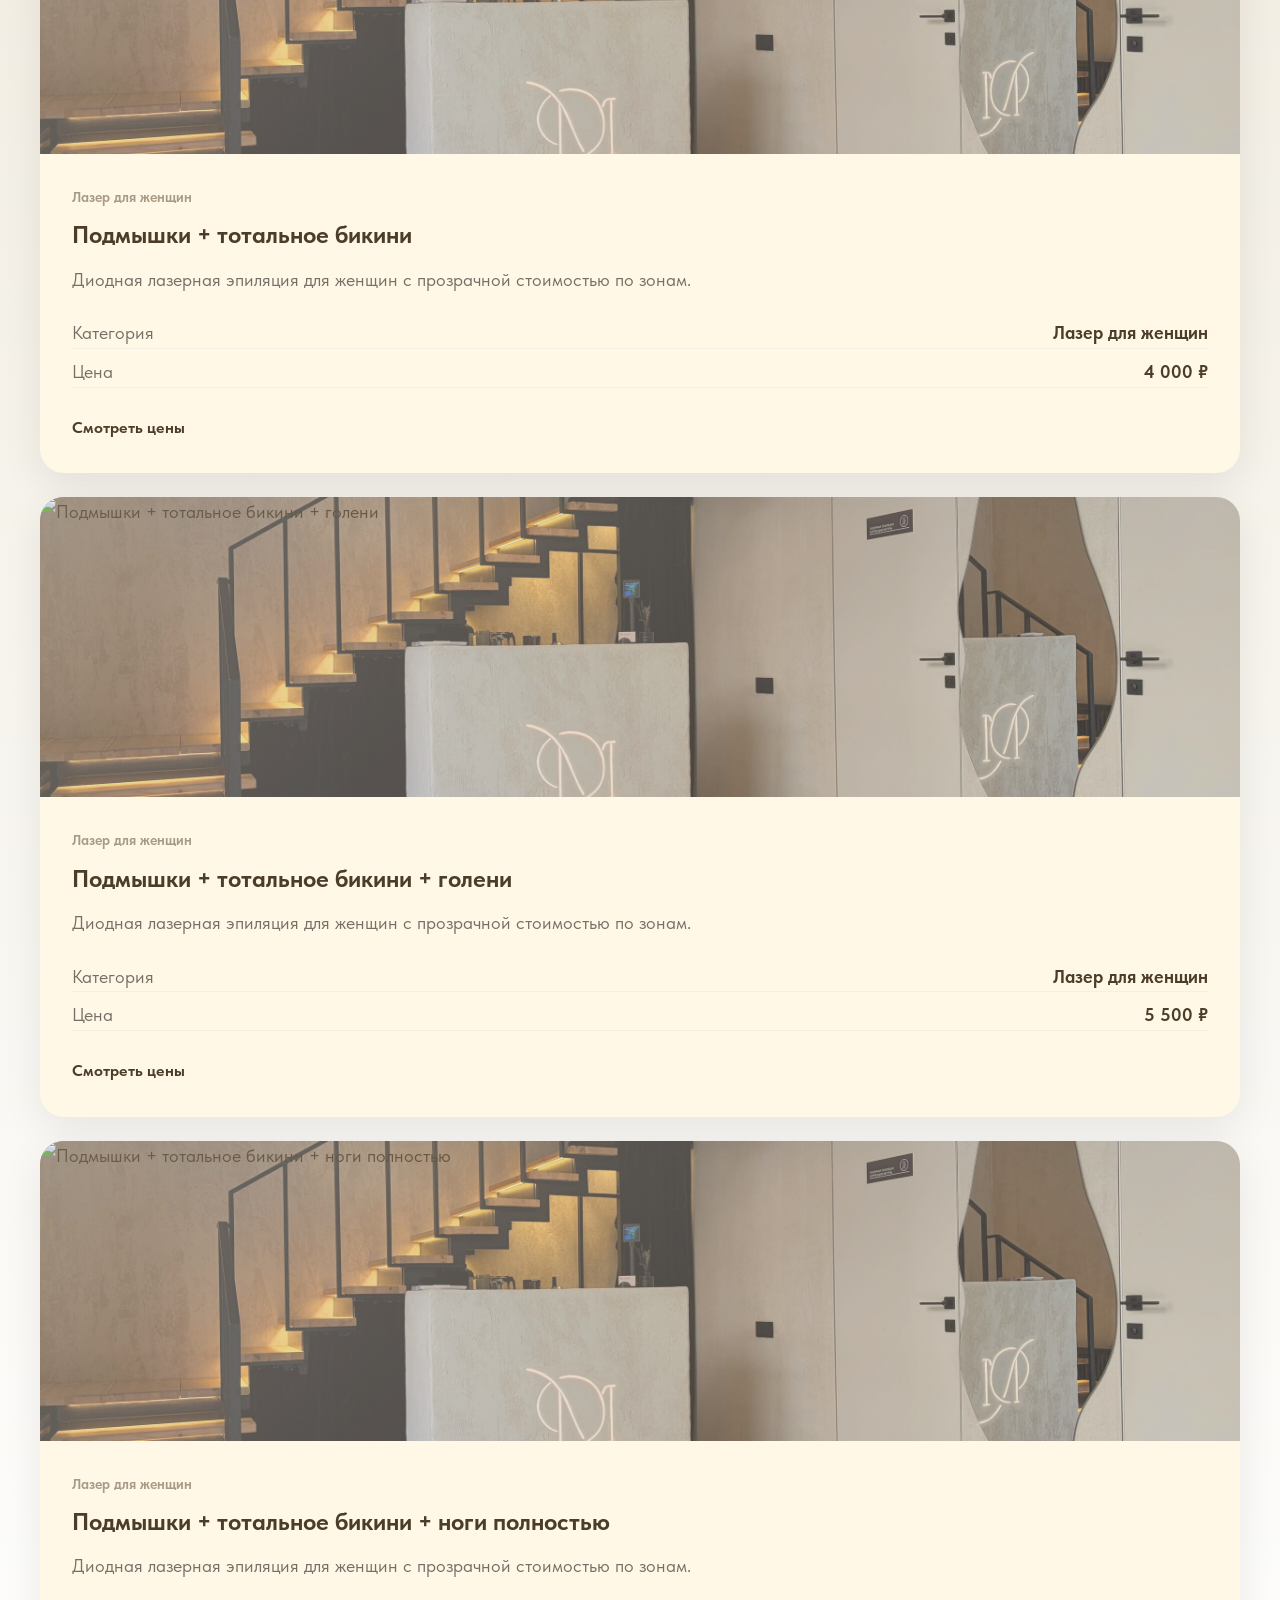
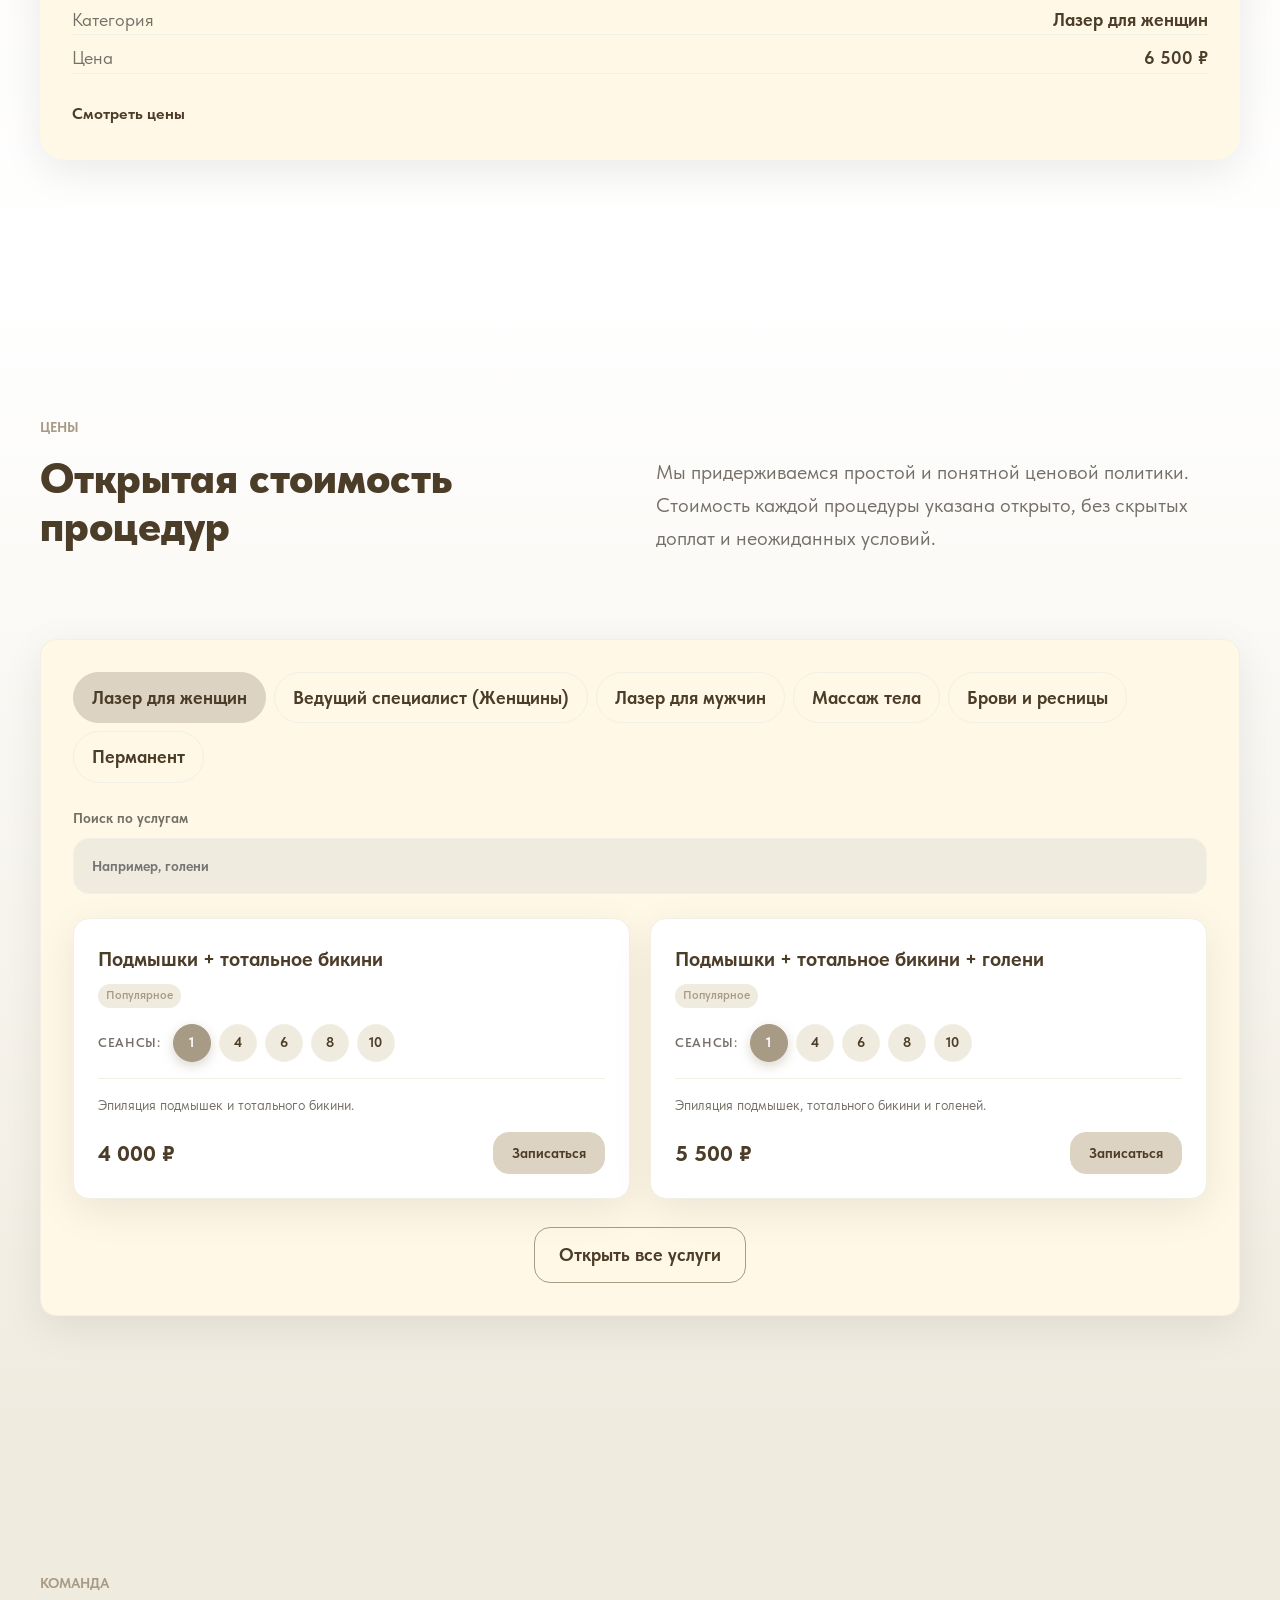
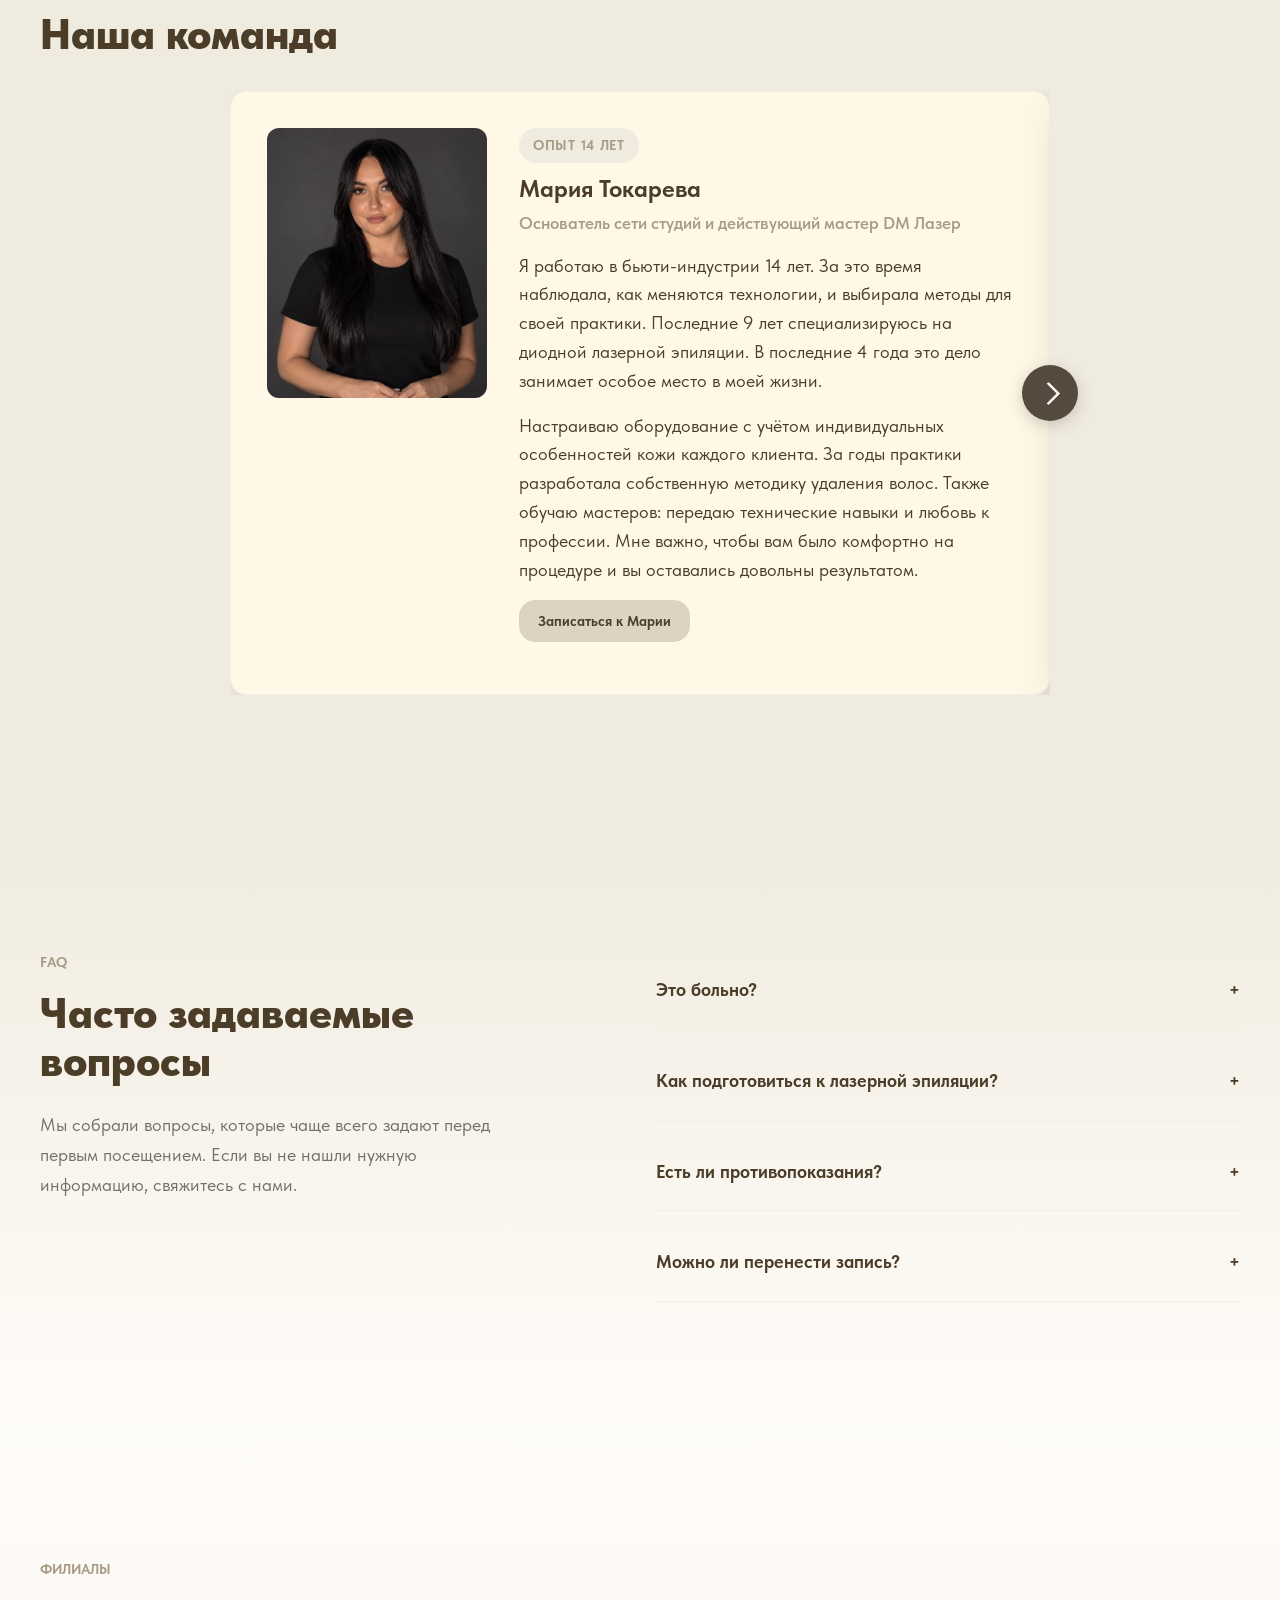
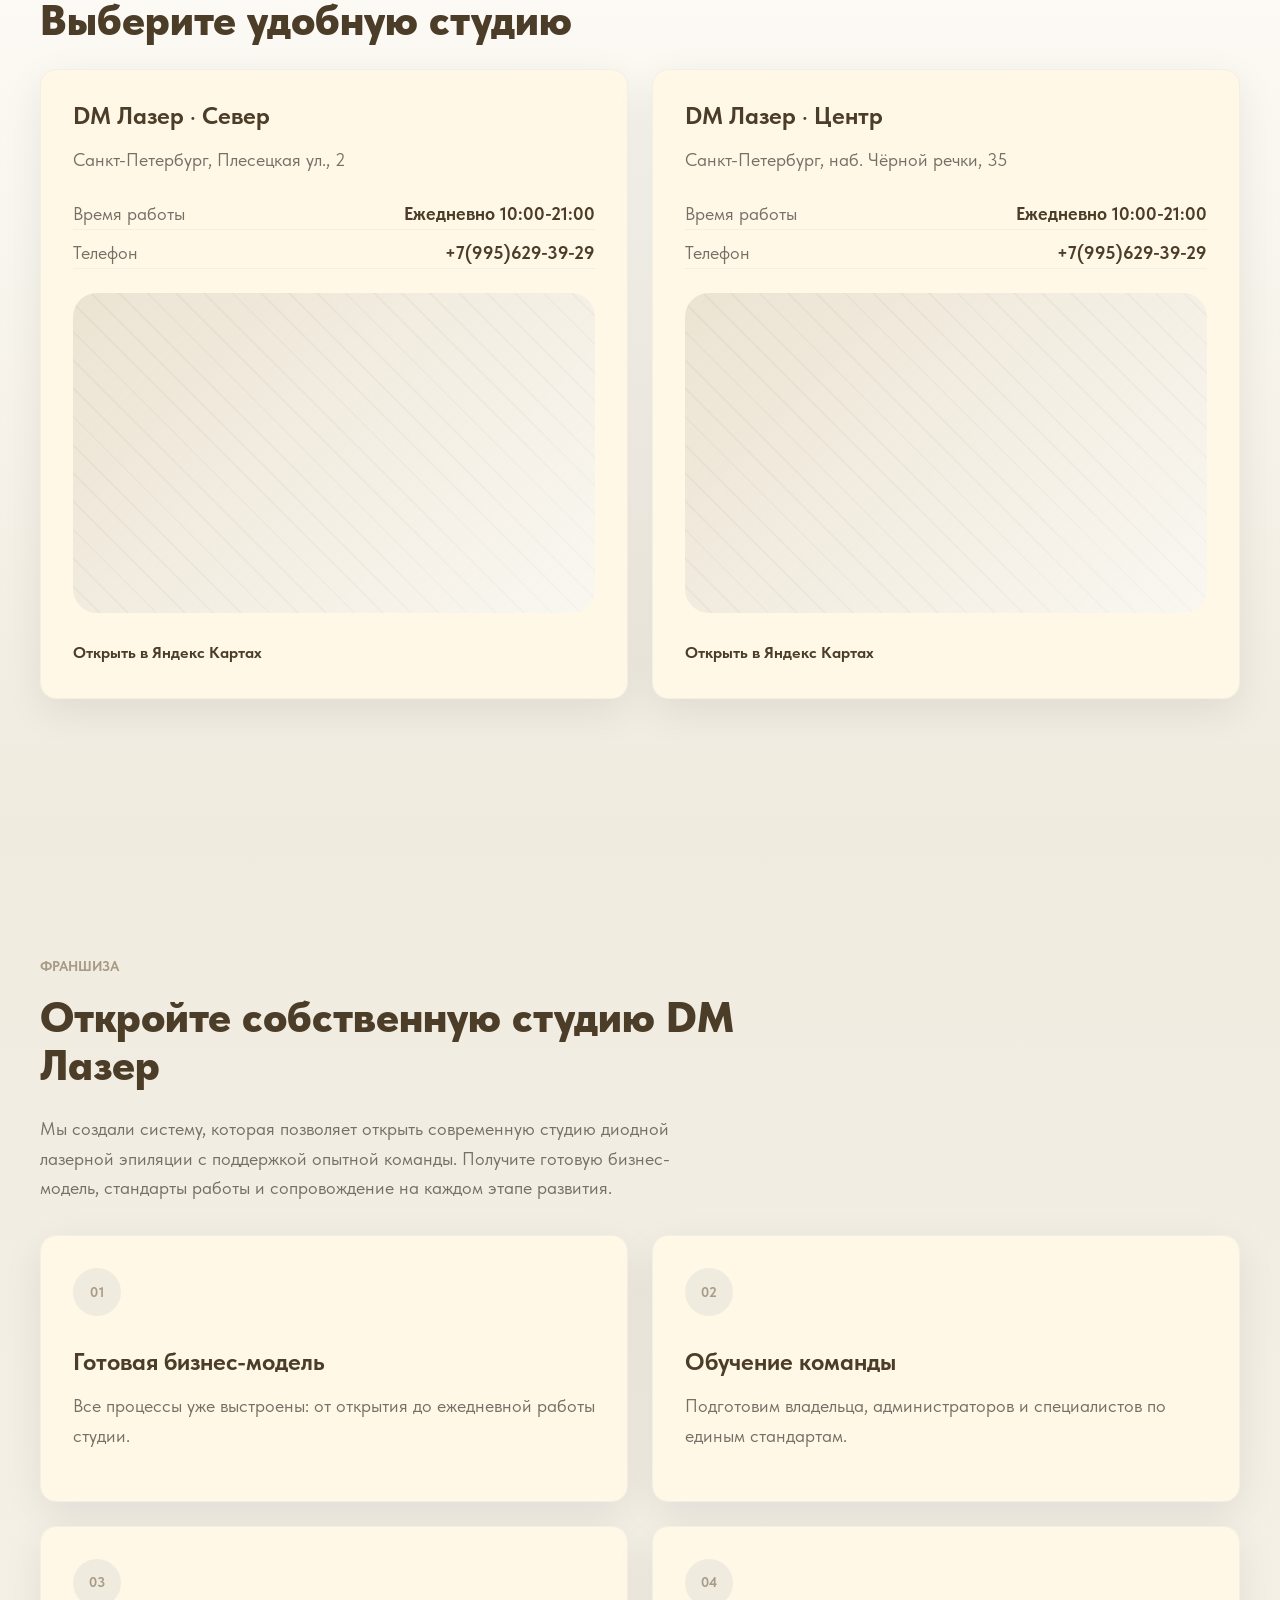
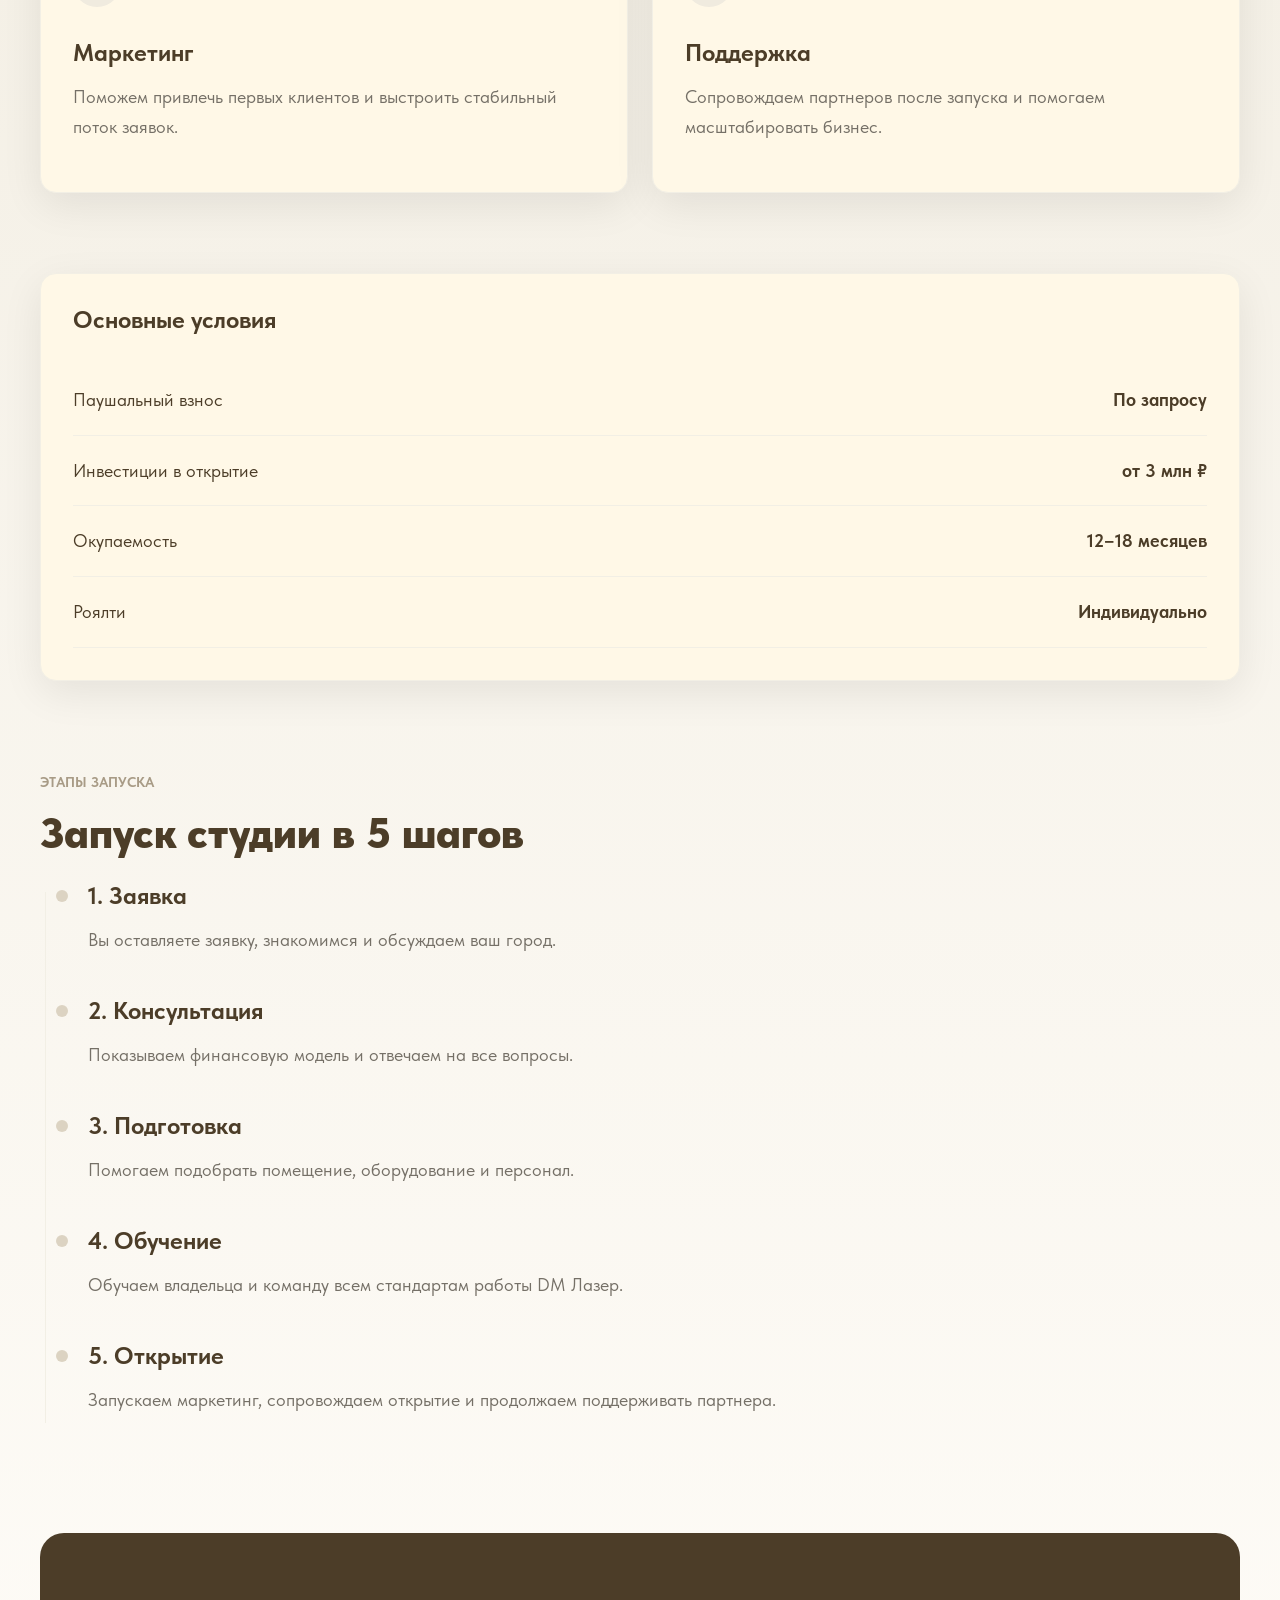
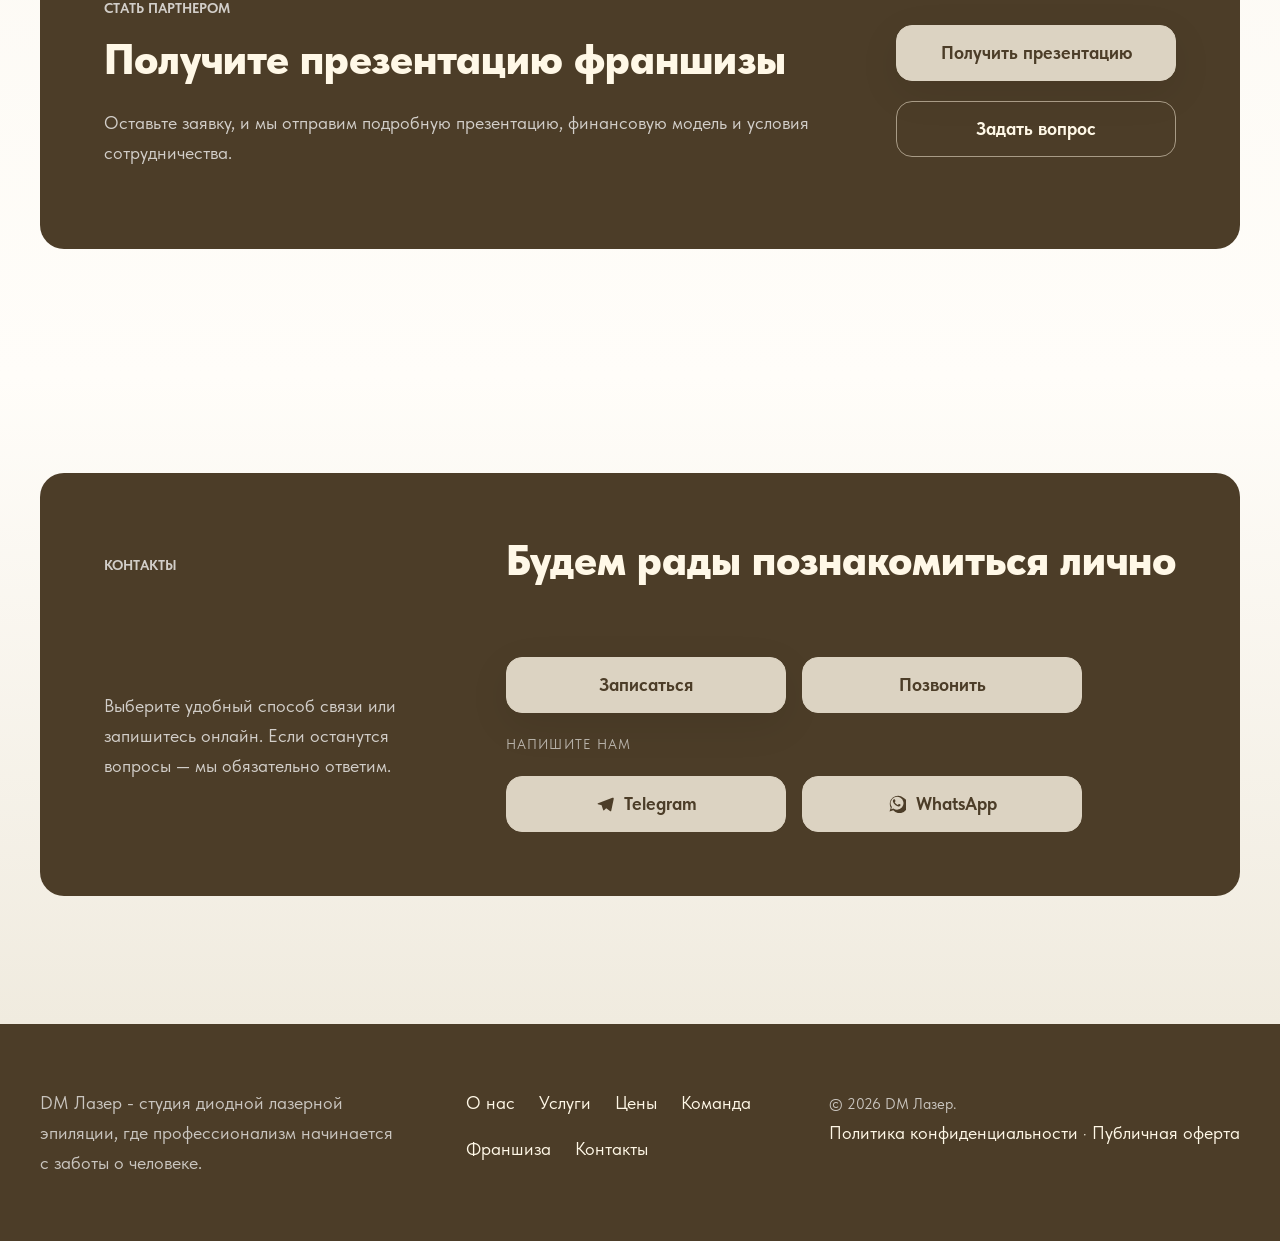
==== commit 6daf0e53: "Update service prices, add new treatments and refresh studio copy" ====
--- a/index.html
+++ b/index.html
@@ -41,8 +41,8 @@
         <div class="hero__shade"></div>
         <div class="hero__content container">
           <p class="eyebrow reveal">DM Лазер · Санкт-Петербург</p>
-          <h1 class="hero__title reveal" id="hero-title">Студия диодной лазерной эпиляции, где профессионализм начинается с&nbsp;заботы о&nbsp;человеке</h1>
-          <p class="hero__text reveal">Мы создали пространство, в котором профессионализм — это не просто знания и технологии, а осознанная ответственность за каждый сеанс, потому что мы искренне заботимся о вашем результате, комфорте и безопасности так же трепетно, как вы доверяете нам себя</p>
+          <h1 class="hero__title reveal" id="hero-title">Студия диодной лазерной эпиляции, где забота о человеке — основа мастерства.</h1>
+          <p class="hero__text reveal">Мы создали пространство, в котором профессионализм — это не просто знания и технологии, а осознанная ответственность за каждый сеанс, потому что мы искренне заботимся о вашем результате, комфорте и безопасности так же трепетно, как вы доверяете нам.</p>
           <div class="hero__actions reveal">
             <a class="text-link text-link--light" href="#story">Узнать больше</a>
           </div>
@@ -57,7 +57,7 @@
             <h2 id="story-title">История, с которой все началось</h2>
           </div>
           <div class="story__body reveal">
-            <p>За основателем студии — 14 лет профессионального опыта в бьюти-индустрии. На этапе создания студии она полностью сосредоточилась на диодной лазерной эпиляции и развивает это направление уже более 8 лет.</p>
+            <p>За основателем студии — 14 лет профессионального опыта в бьюти-индустрии. На этапе создания студии она полностью сосредоточилась на диодной лазерной эпиляции и развивает это направление уже более 9 лет.</p>
             <p>Наша позиция сдержанна и честна: мы профессионально решаем задачу удаления волос. Все мастера работают по нашей авторской методике, деликатный подход и безупречное качество процедуры на оборудовании экспертного класса. Мы не обещаем невозможного — мы отвечаем за результат.</p>
             <blockquote>Мы верим, что красота начинается с чувства безопасности</blockquote>
           </div>
@@ -556,7 +556,7 @@
                 <a class="button" href="#contacts">
                     Получить презентацию
                 </a>
-                <a class="button button--secondary" href="#contacts">
+                <a class="button button--secondary" href="tel:+79956293929">
                     Задать вопрос
                 </a>
             </div>
@@ -636,7 +636,7 @@
       <div class="lightbox__image"><span data-lightbox-title></span></div>
     </div>
 
-    <script type="module" src="./main.js?v=20261029-team-story"></script>
+    <script type="module" src="./main.js?v=20261111-price-update"></script>
     <script src="https://api-maps.yandex.ru/2.1/?apikey=5a5f6cbd-55b8-4bbe-a196-dace321bd95c&lang=ru_RU"></script>
     <script src="maps.js"></script>
     <div class="cookie-banner" id="cookieBanner">
